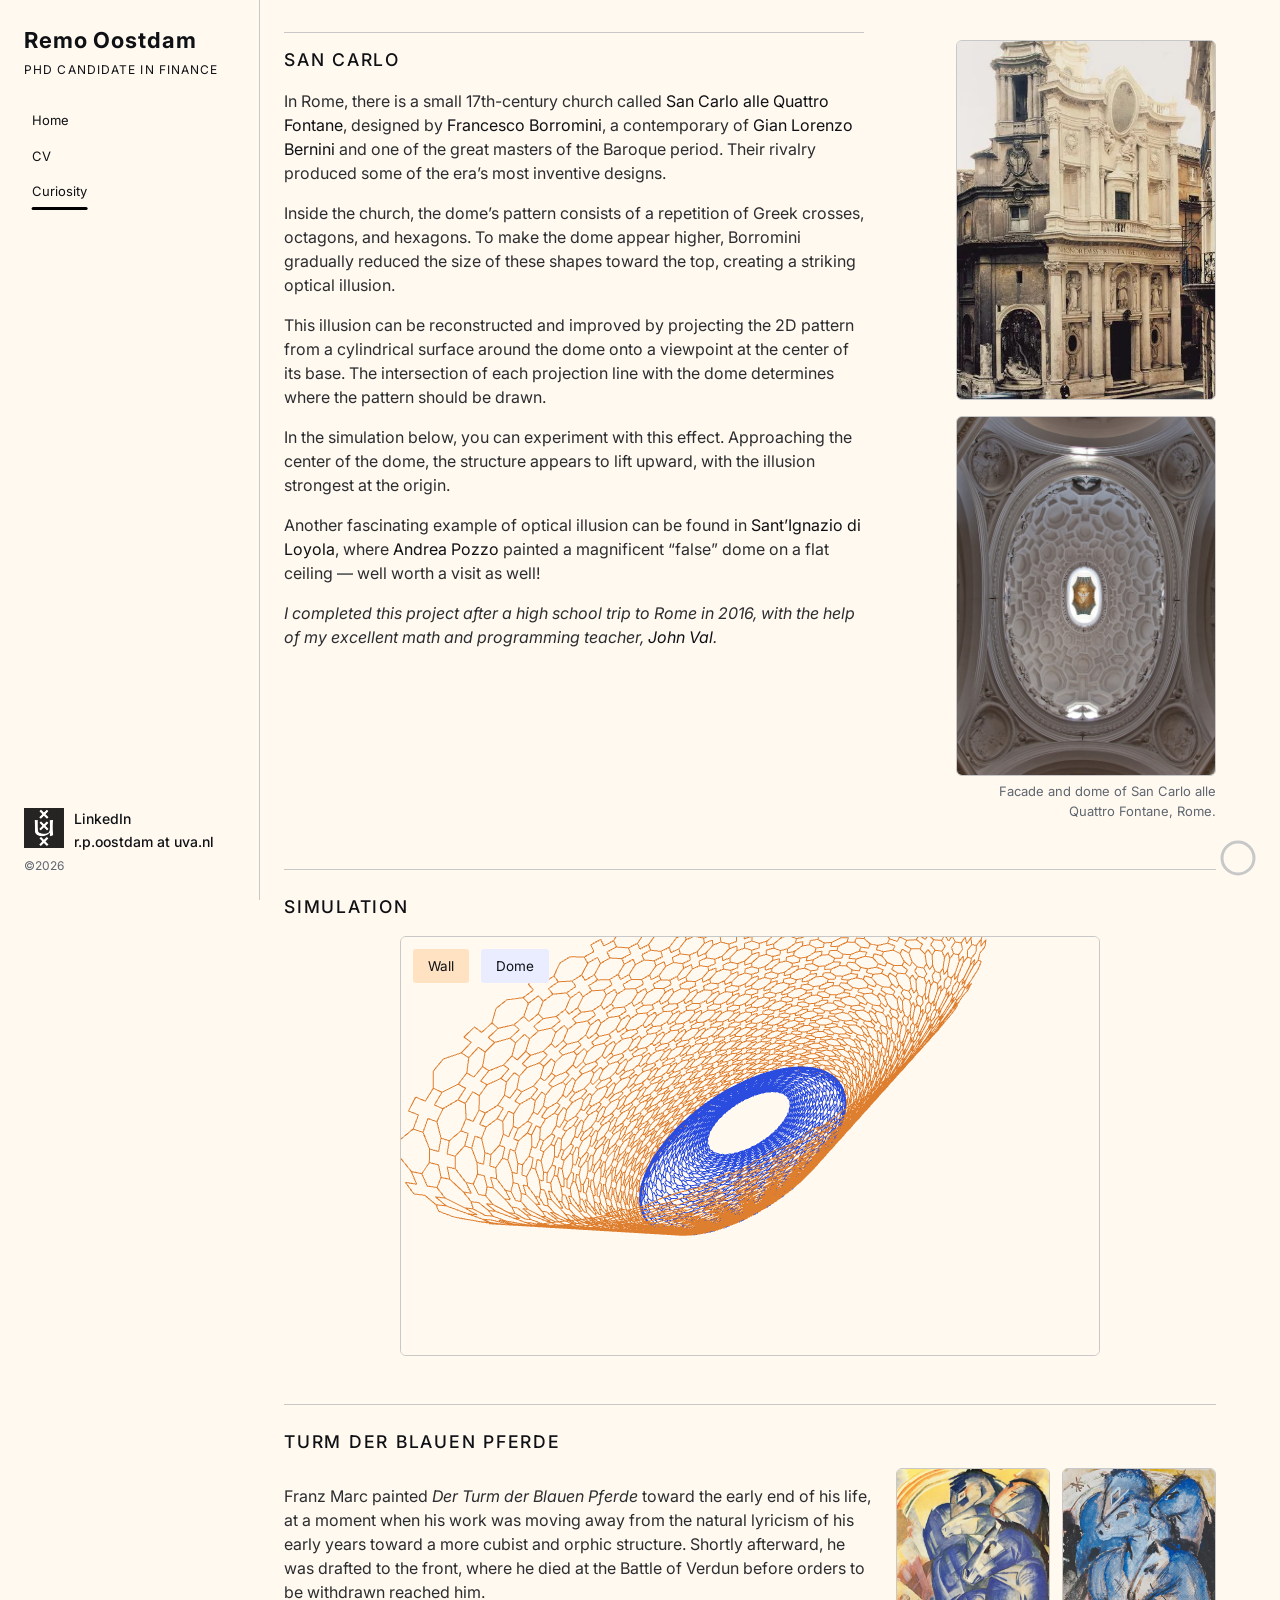
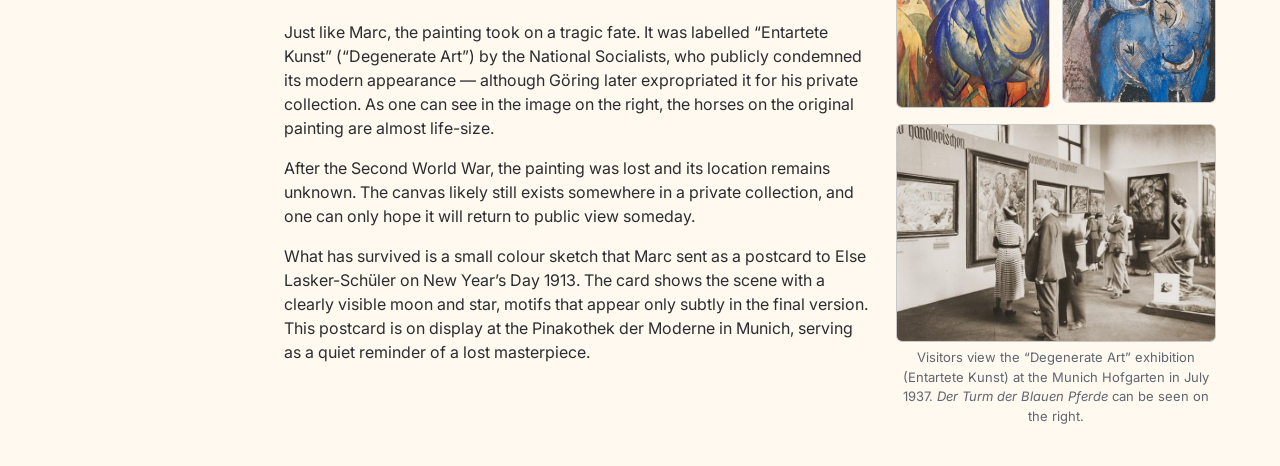
==== curiosity.html @ fc79bc78 "Initial website commit" ====
<!--<!doctype html>-->
<!--<html lang="en">-->
<!--<head>-->
<!--  <meta charset="utf-8"/>-->
<!--  <meta name="viewport" content="width=device-width, initial-scale=1"/>-->
<!--  <title>Remo Oostdam — Curiosity</title>-->
<!--  <meta name="description" content="Remo Oostdam – Other Projects"/>-->

<!--  &lt;!&ndash; Favicon (same as index) &ndash;&gt;-->
<!--  <link rel="icon" href="/assets/familienwappen.png?v=2" type="image/png" sizes="32x32">-->
<!--  <link rel="shortcut icon" href="/assets/familienwappen.png?v=2" type="image/png">-->

<!--  &lt;!&ndash; Inter (same as index) &ndash;&gt;-->
<!--  <link rel="preconnect" href="https://fonts.googleapis.com">-->
<!--  <link rel="preconnect" href="https://fonts.gstatic.com" crossorigin>-->
<!--  <link href="https://fonts.googleapis.com/css2?family=Inter:wght@200;300;400;500;600&display=swap" rel="stylesheet">-->

<!--  &lt;!&ndash; JS for simulation &ndash;&gt;-->
<!--  <script src="assets/js/three.min.js"></script>-->
<!--  <script src="assets/js/CircleAxisControls2.js"></script>-->
<!--  <script src="assets/js/odeSolvers.js"></script>-->
<!--  <script src="assets/js/JSON.js"></script>-->

<!--  <style>-->
<!--    :root {-->
<!--      &#45;&#45;bg: #FFF9F0;-->
<!--      &#45;&#45;text: #0f1115;-->
<!--      &#45;&#45;muted: #5f6670;-->
<!--      &#45;&#45;line: #c8c8c8;-->
<!--      &#45;&#45;accent: #000000;-->
<!--      &#45;&#45;max: 980px;-->
<!--      &#45;&#45;sidebar-width: 260px;-->
<!--      &#45;&#45;art-w: 200px;-->
<!--    }-->

<!--    html {-->
<!--      box-sizing: border-box;-->
<!--    }-->
<!--    *, *:before, *:after {-->
<!--      box-sizing: inherit;-->
<!--    }-->

<!--    body {-->
<!--      margin: 0;-->
<!--      background: var(&#45;&#45;bg);-->
<!--      color: #2b2d30;-->
<!--      font-family: "Inter", system-ui, -apple-system, "Segoe UI", Roboto, Helvetica, Arial, sans-serif;-->
<!--      font-weight: 400;-->
<!--      font-size: 16px;-->
<!--      line-height: 1.5;-->
<!--      -webkit-font-smoothing: antialiased;-->
<!--      text-rendering: optimizeLegibility;-->
<!--    }-->

<!--    /* All links: black and clickable */-->
<!--    a {-->
<!--      color: var(&#45;&#45;text);-->
<!--      text-decoration: none;-->
<!--      transition: color .2s ease, opacity .2s ease, text-decoration .2s ease, background .15s ease;-->
<!--    }-->
<!--    a:hover {-->
<!--      text-decoration: underline;-->
<!--    }-->

<!--    /* &#45;&#45;&#45;&#45;&#45;&#45;&#45;&#45;&#45;&#45; LAYOUT (same base as index) &#45;&#45;&#45;&#45;&#45;&#45;&#45;&#45;&#45;&#45; */-->
<!--    .layout {-->
<!--      display: flex;-->
<!--      min-height: 100vh;-->
<!--    }-->

<!--    .sidebar {-->
<!--      position: fixed;-->
<!--      top: 0;-->
<!--      left: 0;-->
<!--      width: var(&#45;&#45;sidebar-width);-->
<!--      height: 100vh;-->
<!--      padding: 24px 24px;-->
<!--      border-right: 1px solid var(&#45;&#45;line);-->
<!--      background: var(&#45;&#45;bg);-->
<!--      display: flex;-->
<!--      flex-direction: column;-->
<!--      justify-content: space-between;-->
<!--    }-->

<!--    .sidebar-top {-->
<!--      display: flex;-->
<!--      flex-direction: column;-->
<!--      gap: 16px;-->
<!--    }-->

<!--    .sidebar-name {-->
<!--      font-weight: 700;-->
<!--      font-size: 22px;-->
<!--      letter-spacing: 0.04em;-->
<!--      color: var(&#45;&#45;text);-->
<!--      margin-bottom: 4px;-->
<!--    }-->

<!--    .sidebar-role {-->
<!--      font-size: 12px;-->
<!--      letter-spacing: .092em;-->
<!--      text-transform: uppercase;-->
<!--      color: var(&#45;&#45;text);-->
<!--    }-->

<!--    .sidebar-nav {-->
<!--      display: flex;-->
<!--      flex-direction: column;-->
<!--      gap: 4px;-->
<!--      margin-top: 10px;-->
<!--    }-->

<!--    /* Base sidebar link + underline logic (same as index) */-->
<!--    .sidebar-link {-->
<!--      display: inline-block;-->
<!--      padding: 6px 8px;-->
<!--      font-size: 13px;-->
<!--      color: var(&#45;&#45;text);-->
<!--      width: max-content;-->
<!--      position: relative;-->
<!--      background: none;-->
<!--      text-decoration: none;-->
<!--    }-->

<!--    .sidebar-link:not(.active):hover {-->
<!--      text-decoration: underline;-->
<!--      text-decoration-thickness: 2px;-->
<!--      text-underline-offset: 3px;-->
<!--    }-->

<!--    .sidebar-link.active {-->
<!--      pointer-events: none;-->
<!--      cursor: default;-->
<!--    }-->

<!--    .sidebar-link.active::after {-->
<!--      content: "";-->
<!--      position: absolute;-->
<!--      left: 50%;-->
<!--      bottom: -2px;-->
<!--      transform: translateX(-50%);-->
<!--      width: 80%;-->
<!--      height: 3px;-->
<!--      background: black;-->
<!--      border-radius: 2px;-->
<!--    }-->

<!--    .sidebar-link.active:hover {-->
<!--      background: none;-->
<!--    }-->

<!--    .sidebar-bottom {-->
<!--      margin-top: 24px;-->
<!--    }-->

<!--    .uva-contact-row {-->
<!--      display: flex;-->
<!--      align-items: flex-start;-->
<!--      gap: 10px;-->
<!--    }-->

<!--    /* Always stack LinkedIn + email, same as index */-->
<!--    .sidebar-contact {-->
<!--      font-size: 14px;-->
<!--      display: flex;-->
<!--      flex-direction: column;-->
<!--      gap: 2px;-->
<!--      font-weight: 500;-->
<!--    }-->

<!--    .uva-logo img {-->
<!--      height: 40px;-->
<!--      width: auto;-->
<!--      display: block;-->
<!--      opacity: .85;-->
<!--      transition: opacity .2s ease;-->
<!--    }-->

<!--    .uva-logo img:hover {-->
<!--      opacity: 1;-->
<!--    }-->

<!--    .sidebar-copy {-->
<!--      font-size: 12px;-->
<!--      color: var(&#45;&#45;muted);-->
<!--      margin-top: 4px;-->
<!--    }-->

<!--    .content-wrap {-->
<!--      margin-left: var(&#45;&#45;sidebar-width);-->
<!--      max-width: var(&#45;&#45;max);-->
<!--      width: 100%;-->
<!--      padding: 32px 24px 40px;-->
<!--    }-->

<!--    /* &#45;&#45;&#45;&#45;&#45;&#45;&#45;&#45;&#45;&#45; Content styling &#45;&#45;&#45;&#45;&#45;&#45;&#45;&#45;&#45;&#45; */-->
<!--    .content {-->
<!--      display: grid;-->
<!--      grid-template-columns: 1fr 320px; /* text + right images */-->
<!--      gap: 32px;-->
<!--      align-items: flex-start;-->
<!--      margin-top: -22px;-->
<!--    }-->

<!--    section {-->
<!--      margin-top: 22px;-->
<!--      padding-top: 14px;-->
<!--      border-top: 1px solid var(&#45;&#45;line);-->
<!--    }-->

<!--    h2 {-->
<!--      font-weight: 500;-->
<!--      font-size: 17.5px;-->
<!--      letter-spacing: .10em;-->
<!--      text-transform: uppercase;-->
<!--      margin: 0 0 6px;-->
<!--      color: var(&#45;&#45;text);-->
<!--    }-->

<!--    .lead {-->
<!--      font-size: 15px;-->
<!--      font-weight: 300;-->
<!--      margin: 0 0 8px;-->
<!--      max-width: 68ch;-->
<!--    }-->

<!--    /* &#45;&#45;&#45;&#45;&#45;&#45;&#45;&#45;&#45;&#45; RIGHT COLUMN: two images &#45;&#45;&#45;&#45;&#45;&#45;&#45;&#45;&#45;&#45; */-->
<!--    .other-art {-->
<!--      margin-top: 48px;-->
<!--      justify-self: end;-->
<!--      place-self: start end;-->
<!--      width: max-content;-->
<!--    }-->

<!--    .media-pair {-->
<!--      display: grid;-->
<!--      grid-template-columns: 1fr; /* stack vertically */-->
<!--      gap: 16px; /* a bit more space between facade & dome */-->
<!--    }-->

<!--    .facade-shift {-->
<!--      object-position: center 95%;-->
<!--    }-->

<!--    .top-shift {-->
<!--      margin-top: -18px; /* adjust this value until visually perfect */-->
<!--    }-->

<!--    .media-pair img {-->
<!--      width: 100%;-->
<!--      max-width: 260px; /* makes the images narrower */-->
<!--      height: 360px; /* taller */-->
<!--      object-fit: cover; /* clean cropping */-->
<!--      border: 1px solid var(&#45;&#45;line);-->
<!--      border-radius: 6px;-->
<!--      margin-left: auto; /* centers in right column */-->
<!--      margin-right: auto;-->
<!--      display: block;-->
<!--      cursor: pointer;-->
<!--      transition: transform .25s ease, box-shadow .25s ease;-->
<!--    }-->

<!--    .media-pair img:hover {-->
<!--      transform: scale(1.02);-->
<!--      box-shadow: 0 4px 12px rgba(0, 0, 0, .08);-->
<!--    }-->

<!--    .caption-small {-->
<!--      color: var(&#45;&#45;muted);-->
<!--      font-size: 13px;-->
<!--      margin-top: 6px;-->
<!--      max-width: 260px;-->
<!--      text-align: right;-->
<!--    }-->

<!--    /* &#45;&#45;&#45;&#45;&#45;&#45;&#45;&#45;&#45;&#45; SIMULATION SECTION (bottom, centered) &#45;&#45;&#45;&#45;&#45;&#45;&#45;&#45;&#45;&#45; */-->
<!--    .viz-section {-->
<!--      margin-top: 48px;-->
<!--      padding-top: 24px;-->
<!--      border-top: 1px solid var(&#45;&#45;line);-->
<!--    }-->

<!--    .viz-section h2 {-->
<!--      text-align: left;-->
<!--    }-->

<!--    .viz-wrapper {-->
<!--      margin-top: 16px;-->
<!--      max-width: 700px;-->
<!--      margin-left: auto;-->
<!--      margin-right: auto;-->
<!--    }-->

<!--    .viz {-->
<!--      position: relative;-->
<!--      border: 1px solid var(&#45;&#45;line);-->
<!--      border-radius: 6px;-->
<!--      background: var(&#45;&#45;bg);-->
<!--      height: 420px;-->
<!--      min-height: 320px;-->
<!--      overflow: hidden;-->
<!--    }-->

<!--    #vizMount {-->
<!--      position: absolute;-->
<!--      inset: 0;-->
<!--    }-->

<!--    .ui-toolbar {-->
<!--      position: absolute;-->
<!--      top: 12px;-->
<!--      left: 12px;-->
<!--      z-index: 5;-->
<!--      display: flex;-->
<!--      gap: 12px;-->
<!--      align-items: center;-->
<!--      background: transparent;-->
<!--      border: none;-->
<!--      padding: 0;-->
<!--    }-->

<!--    .btn {-->
<!--      appearance: none;-->
<!--      height: 34px;-->
<!--      padding: 0 14px;-->
<!--      border: 1px solid transparent;-->
<!--      border-radius: 3px;-->
<!--      background: transparent;-->
<!--      color: var(&#45;&#45;text);-->
<!--      font: 400 13.5px/1 "Inter", system-ui, -apple-system, "Segoe UI", Roboto, Helvetica, Arial;-->
<!--      cursor: pointer;-->
<!--      transition: background .15s ease, color .15s ease, border-color .15s ease;-->
<!--    }-->

<!--    .btn:hover {-->
<!--      background: rgba(0, 0, 0, 0.04);-->
<!--    }-->

<!--    .btn:focus-visible {-->
<!--      outline: none;-->
<!--      border: 1px solid rgba(0, 0, 0, 0.25);-->
<!--    }-->

<!--    .btn.wall.active {-->
<!--      background: #ffe2c2;-->
<!--    }-->

<!--    .btn.dome.active {-->
<!--      background: #e9edff;-->
<!--    }-->

<!--    .btn.wall.active:hover {-->
<!--      background: #ffd8a8;-->
<!--    }-->

<!--    .btn.dome.active:hover {-->
<!--      background: #e1e7ff;-->
<!--    }-->

<!--    /* Cursor for viz */-->
<!--    .viz, #vizMount, .viz canvas {-->
<!--      cursor: grab;-->
<!--    }-->

<!--    .viz:active, #vizMount:active, .viz canvas:active {-->
<!--      cursor: grabbing;-->
<!--    }-->

<!-- /* &#45;&#45;&#45;&#45;&#45;&#45;&#45;&#45;&#45;&#45; TURM DER BLAUEN PFERDE SECTION &#45;&#45;&#45;&#45;&#45;&#45;&#45;&#45;&#45;&#45; */-->
<!--.turm-section {-->
<!--  margin-top: 48px;-->
<!--  padding-top: 24px;-->
<!--  border-top: 1px solid var(&#45;&#45;line);-->
<!--}-->

<!--.turm-layout {-->
<!--  display: grid;-->
<!--  grid-template-columns: minmax(0, 1fr) 320px; /* text left, images right */-->
<!--  gap: 24px;-->
<!--  align-items: flex-start;-->
<!--  margin-top: 12px;-->
<!--}-->

<!--.turm-text p {-->
<!--  max-width: 68ch;-->
<!--}-->

<!--.turm-images-column {-->
<!--  display: flex;-->
<!--  flex-direction: column;-->
<!--  gap: 16px;-->
<!--}-->

<!--/* top: two horse images next to each other, same size */-->
<!--.turm-images-right {-->
<!--  display: grid;-->
<!--  grid-template-columns: 1fr 1fr;-->
<!--  gap: 12px;-->
<!--}-->

<!--.turm-images-right img,-->
<!--.turm-bottom-img {-->
<!--  width: 100%;-->
<!--  border: 1px solid var(&#45;&#45;line);-->
<!--  border-radius: 6px;-->
<!--  cursor: pointer;-->
<!--  display: block;-->
<!--  margin: 0;-->
<!--  transition: transform .25s ease, box-shadow .25s ease;-->
<!--}-->

<!--.turm-images-right img:hover,-->
<!--.turm-bottom-img:hover {-->
<!--  transform: scale(1.02);-->
<!--  box-shadow: 0 4px 12px rgba(0, 0, 0, .08);-->
<!--}-->

<!--/* bottom image: same column width as horses combined */-->
<!--.turm-bottom {-->
<!--  margin: 0;-->
<!--  text-align: center;-->
<!--}-->

<!--.turm-bottom figcaption {-->
<!--  color: var(&#45;&#45;muted);-->
<!--  font-size: 13px;-->
<!--  margin-top: 6px;-->
<!--}-->

<!--/* responsive: stack on narrow screens */-->
<!--@media (max-width: 900px) {-->
<!--  .turm-layout {-->
<!--    grid-template-columns: 1fr;-->
<!--  }-->

<!--  .turm-images-right {-->
<!--    grid-template-columns: 1fr;-->
<!--  }-->
<!--}-->


<!--    /* &#45;&#45;&#45;&#45;&#45;&#45;&#45;&#45;&#45;&#45; Lightbox for images &#45;&#45;&#45;&#45;&#45;&#45;&#45;&#45;&#45;&#45; */-->
<!--    .lightbox {-->
<!--      display: none;-->
<!--      position: fixed;-->
<!--      z-index: 1000;-->
<!--      left: 0;-->
<!--      top: 0;-->
<!--      width: 100%;-->
<!--      height: 100%;-->
<!--      background: rgba(0, 0, 0, 0.85);-->
<!--      backdrop-filter: blur(4px);-->
<!--      overflow: auto;-->
<!--    }-->

<!--    .lightbox-content {-->
<!--      display: block;-->
<!--      margin: auto;-->
<!--      max-width: 90vw;-->
<!--      max-height: 90vh;-->
<!--      box-shadow: 0 0 30px rgba(0, 0, 0, 0.6);-->
<!--      border: 4px solid #fff;-->
<!--      transition: transform .3s ease;-->
<!--    }-->

<!--    .lightbox-content.rotated {-->
<!--      transform: rotate(90deg) scale(1.3);-->
<!--      max-height: 95vh;-->
<!--      max-width: 95vw;-->
<!--    }-->

<!--    .lightbox-caption {-->
<!--      margin: 16px auto;-->
<!--      text-align: center;-->
<!--      color: #f0f0f0;-->
<!--      font-size: 14px;-->
<!--      max-width: 80%;-->
<!--    }-->

<!--    .lightbox-close {-->
<!--      position: absolute;-->
<!--      top: 20px;-->
<!--      right: 35px;-->
<!--      color: #f0f0f0;-->
<!--      font-size: 32px;-->
<!--      font-weight: 300;-->
<!--      cursor: pointer;-->
<!--      transition: .2s;-->
<!--    }-->

<!--    .lightbox-close:hover {-->
<!--      color: #fff;-->
<!--    }-->

<!--    /* &#45;&#45;&#45;&#45;&#45;&#45;&#45;&#45;&#45;&#45; Scroll progress circle &#45;&#45;&#45;&#45;&#45;&#45;&#45;&#45;&#45;&#45; */-->
<!--    .scroll-progress {-->
<!--      position: fixed;-->
<!--      right: 24px;-->
<!--      bottom: 24px;-->
<!--      width: 36px;-->
<!--      height: 36px;-->
<!--      z-index: 200;-->
<!--      pointer-events: none;-->
<!--    }-->

<!--    .scroll-progress svg {-->
<!--      width: 100%;-->
<!--      height: 100%;-->
<!--      transform: rotate(-90deg);-->
<!--    }-->

<!--    .scroll-progress__bg {-->
<!--      fill: none;-->
<!--      stroke: var(&#45;&#45;line);-->
<!--      stroke-width: 3;-->
<!--    }-->

<!--    .scroll-progress__value {-->
<!--      fill: none;-->
<!--      stroke: #b55e33;-->
<!--      stroke-width: 3;-->
<!--      stroke-linecap: round;-->
<!--      stroke-dasharray: 100;-->
<!--      stroke-dashoffset: 100;-->
<!--      transition: stroke-dashoffset 0.15s ease-out;-->
<!--    }-->

<!--    /* &#45;&#45;&#45;&#45;&#45;&#45;&#45;&#45;&#45;&#45; RESPONSIVE (iPad + iPhone) &#45;&#45;&#45;&#45;&#45;&#45;&#45;&#45;&#45;&#45; */-->
<!--    @media (max-width: 1000px) {-->
<!--      .content {-->
<!--        grid-template-columns: 1fr;-->
<!--      }-->
<!--    }-->

<!--    @media (max-width: 900px) {-->
<!--      .layout {-->
<!--        flex-direction: column;-->
<!--      }-->

<!--      .sidebar {-->
<!--        position: static;-->
<!--        width: 100%;-->
<!--        height: auto;-->
<!--        border-right: none;-->
<!--        border-bottom: 1px solid var(&#45;&#45;line);-->
<!--        padding: 16px 16px 12px;-->
<!--        flex-direction: column;-->
<!--        gap: 8px;-->
<!--      }-->

<!--      .sidebar-top {-->
<!--        flex-direction: column;-->
<!--        gap: 6px;-->
<!--      }-->

<!--      .sidebar-nav {-->
<!--        flex-direction: row;-->
<!--        gap: 18px;-->
<!--        margin-top: 6px;-->
<!--      }-->

<!--      .sidebar-link {-->
<!--        padding: 4px 0;-->
<!--        font-size: 14px;-->
<!--      }-->

<!--      .sidebar-bottom {-->
<!--        margin-top: 6px;-->
<!--        width: 100%;-->
<!--      }-->

<!--      .uva-contact-row {-->
<!--        align-items: center;-->
<!--        gap: 8px;-->
<!--      }-->

<!--      .uva-logo img {-->
<!--        height: 30px;-->
<!--      }-->

<!--      .sidebar-contact {-->
<!--        flex-direction: column;-->
<!--        gap: 2px;-->
<!--        font-size: 13px;-->
<!--      }-->

<!--      .sidebar-copy {-->
<!--        margin-top: 2px;-->
<!--        font-size: 11.5px;-->
<!--      }-->

<!--      .content-wrap {-->
<!--        margin-left: 0;-->
<!--        padding: 20px 16px 56px;-->
<!--      }-->

<!--      /* Curiosity-specific tweaks on mobile */-->
<!--      .other-art {-->
<!--        margin-top: 24px;-->
<!--        justify-self: start;-->
<!--      }-->

<!--      .caption-small {-->
<!--        text-align: left;-->
<!--      }-->

<!--      .facade-shift {-->
<!--        object-position: center 20%;-->
<!--      }-->

<!--      .viz-wrapper {-->
<!--        max-width: 100%;-->
<!--      }-->

<!--      .turm-layout {-->
<!--        grid-template-columns: 1fr;-->
<!--      }-->
<!--    }-->

<!--    @media (max-width: 600px) {-->
<!--      .lead, p {-->
<!--        max-width: 55ch;-->
<!--      }-->

<!--      .sidebar-name {-->
<!--        font-size: 20px;-->
<!--      }-->

<!--      .sidebar-role {-->
<!--        font-size: 11px;-->
<!--      }-->

<!--      .sidebar-contact {-->
<!--        font-size: 12.5px;-->
<!--      }-->
<!--    }-->
<!--  </style>-->

<!--  &lt;!&ndash; === DOME SIMULATION LOGIC (unchanged, just mounted into #vizMount) === &ndash;&gt;-->
<!--  <script>-->
<!--    var domeModel = {-->
<!--      name: "domeprojection",-->
<!--      showDome: true,-->
<!--      showWall: true,-->
<!--      scene: null,-->
<!--      renderer: null,-->
<!--      camera: null,-->
<!--      line: null,-->
<!--      linesWall: [],-->
<!--      linesProjection: [],-->
<!--      removeLinesProjection: function () {-->
<!--        for (var i = 0; i < this.linesProjection.length; i++) {-->
<!--          this.scene.remove(this.linesProjection[i]);-->
<!--        }-->
<!--        this.linesProjection = [];-->
<!--      },-->
<!--      l: [0],-->
<!--      a: 1,-->
<!--      b: 2,-->
<!--      c: 1,-->
<!--      lstartt: 0,-->
<!--      lendt: 2 * Math.PI,-->
<!--      lstepsize: Math.PI / 20000,-->
<!--      dldt: function (x, t) {-->
<!--        return [Math.sqrt(domeModel.b * domeModel.b * Math.cos(t) * Math.cos(t) + domeModel.a * domeModel.a * Math.sin(t) * Math.sin(t))];-->
<!--      },-->
<!--      numberOfUnits: 120,-->
<!--      numberOfSubUnits: 0,-->
<!--      units: [],-->
<!--      unitsx: [],-->
<!--      unitsy: [],-->
<!--      unitsz: [],-->
<!--      computeAxis: domeComputeAxis,-->
<!--      createWall: domeCreateWall,-->
<!--      createProjection: domeCreateProjection,-->
<!--      computeIntersection: domeComputeIntersection,-->
<!--      verticespattern0: [[3, 1], [2, 1], [2, 0], [1, 0], [1, 1], [0, 1], [0, 2], [1, 2], [1, 3], [2, 3], [2, 2], [3, 2], [4, 3], [5, 3], [6, 2], [6, 1], [5, 0], [4, 0], [3, 1], [3, 2]],-->
<!--      verticespattern1: [[3, 1], [4, 1], [4, 0], [5, 0], [5, 1], [6, 1], [6, 2], [5, 2], [5, 3], [4, 3], [4, 2], [3, 2], [2, 3], [1, 3], [0, 2], [0, 1], [1, 0], [2, 0], [3, 1], [3, 2]],-->
<!--      patternshiftl: 6,-->
<!--      patternshiftz: 3,-->
<!--      maxlevels: 24,-->
<!--      unitlengtz: 0-->
<!--    };-->

<!--    function computeCircumference(model) {-->
<!--      var x = [0], h = model.lstepsize, vl = model.dldt;-->
<!--      for (var t = model.lstartt; t < model.lendt; t += h) {-->
<!--        x = rk4(x, vl, h, t);-->
<!--      }-->
<!--      model.l = x;-->
<!--      return x;-->
<!--    }-->

<!--    function unitSplit(model) {-->
<!--      if (model.l[0] == 0) computeCircumference(model);-->
<!--      var units = model.units = [];-->
<!--      if (model.l[0] == 0) return;-->
<!--      var totalunits = model.numberOfUnits * (1 + model.numberOfSubUnits);-->
<!--      var ul = model.l[0] / totalunits,-->
<!--          x = [0],-->
<!--          h = model.lstepsize,-->
<!--          t = model.lstartt,-->
<!--          vl = model.dldt,-->
<!--          xn;-->
<!--      units[0] = t;-->
<!--      for (var i = 1; i <= totalunits; i++) {-->
<!--        while ((xn = rk4(x, vl, h, t))[0] < i * ul) {-->
<!--          x = xn;-->
<!--          t += h;-->
<!--        }-->
<!--        var ti = t - (((xn[0] - x[0]) > 0) ? (xn[0] - i * ul) * h / (xn[0] - x[0]) : 0);-->
<!--        units[i] = ti;-->
<!--      }-->
<!--      model.unitlengtz = units[model.numberOfSubUnits + 1] - units[0];-->
<!--    }-->

<!--    function domeCreateWall() {-->
<!--      var mainunits = domeModel.numberOfUnits, subunits = domeModel.numberOfSubUnits;-->
<!--      var pattern0 = domeModel.verticespattern0, pattern1 = domeModel.verticespattern1;-->
<!--      var patterncount = mainunits / domeModel.patternshiftl;-->
<!--      var patternunitcount = domeModel.patternshiftl * (1 + subunits);-->
<!--      var levelcount = domeModel.patternshiftz;-->
<!--      var unitsx = domeModel.unitsx, unitsy = domeModel.unitsy, unitz = domeModel.unitlengtz;-->
<!--      var material = new THREE.LineBasicMaterial({color: 0xde7f2f});-->
<!--      for (var j = 0; j < domeModel.maxlevels; j++) {-->
<!--        var pattern = (j % 2) ? pattern0 : pattern1;-->
<!--        for (var i = 0; i < patterncount; i++) {-->
<!--          var geometry = new THREE.Geometry();-->
<!--          for (var k = 0; k < pattern.length; k++) {-->
<!--            geometry.vertices.push(new THREE.Vector3(-->
<!--              unitsx[i * patternunitcount + pattern[k][0] * (1 + subunits)],-->
<!--              unitsy[i * patternunitcount + pattern[k][0] * (1 + subunits)],-->
<!--              (j * levelcount + pattern[k][1] * (1 + subunits)) * unitz-->
<!--            ));-->
<!--          }-->
<!--          var line = new THREE.Line(geometry, material);-->
<!--          domeModel.linesWall[j * patterncount + i] = line;-->
<!--          domeModel.scene.add(line);-->
<!--        }-->
<!--      }-->
<!--    }-->

<!--    function domeComputeAxis(model) {-->
<!--      for (var i = 0; i < model.units.length; i++) {-->
<!--        model.unitsx[i] = model.a * Math.cos(model.units[i]);-->
<!--        model.unitsy[i] = model.b * Math.sin(model.units[i]);-->
<!--        model.unitsz[i] = 0;-->
<!--      }-->
<!--    }-->

<!--    function domeCreateProjection(model) {-->
<!--      if (model.linesProjection.length > 0) model.removeLinesProjection();-->
<!--      var material = new THREE.LineBasicMaterial({color: 0x2a4de0});-->
<!--      for (var i = 0; i < model.linesWall.length; i++) {-->
<!--        var line = new THREE.Line(model.linesWall[i].geometry.clone(), material);-->
<!--        var vertices = line.geometry.vertices;-->
<!--        for (var k = 0; k < vertices.length; k++) model.computeIntersection(vertices[k]);-->
<!--        model.linesProjection[i] = line;-->
<!--        model.scene.add(line);-->
<!--      }-->
<!--    }-->

<!--    function domeComputeIntersection(p) {-->
<!--      var s = Math.sqrt(1 / (p.x * p.x / this.a / this.a + p.y * p.y / this.b / this.b + p.z * p.z / this.c / this.c));-->
<!--      p.x *= s;-->
<!--      p.y *= s;-->
<!--      p.z *= s;-->
<!--    }-->

<!--    function toggleWall(model) {-->
<!--      model.showWall = !model.showWall;-->
<!--      var btn = document.getElementById("toggleWallButton");-->
<!--      if (btn) btn.classList.toggle("active", model.showWall);-->
<!--      for (var i = 0; i < model.linesWall.length; i++) model.linesWall[i].visible = model.showWall;-->
<!--      model.renderer.render(model.scene, model.camera);-->
<!--    }-->

<!--    function toggleDome(model) {-->
<!--      model.showDome = !model.showDome;-->
<!--      var btn = document.getElementById("toggleDomeButton");-->
<!--      if (btn) btn.classList.toggle("active", model.showDome);-->
<!--      for (var i = 0; i < model.linesProjection.length; i++) model.linesProjection[i].visible = model.showDome;-->
<!--      model.renderer.render(model.scene, model.camera);-->
<!--    }-->

<!--    function init(model) {-->
<!--      unitSplit(model);-->
<!--      model.computeAxis(model);-->
<!--      model.scene = new THREE.Scene();-->
<!--      const mount = document.getElementById('vizMount');-->
<!--      const rect = () => mount.getBoundingClientRect();-->
<!--      model.renderer = new THREE.WebGLRenderer({antialias: true});-->
<!--      model.renderer.setSize(rect().width, rect().height);-->
<!--      model.renderer.setClearColor(new THREE.Color(0xFFF9F0), 1);-->
<!--      mount.appendChild(model.renderer.domElement);-->

<!--      model.camera = new THREE.PerspectiveCamera(80, rect().width / rect().height, 0.1, 1000);-->
<!--      const R = 0.5 * Math.max(model.a, model.b);-->
<!--      model.camera.position.set(-1.2 * R, 0.9 * R, 4 * R);-->
<!--      model.camera.up = new THREE.Vector3(0, 0, 1);-->
<!--      model.camera.lookAt(new THREE.Vector3(0, 0, 0));-->
<!--      model.scene.add(model.camera);-->

<!--      let light = new THREE.PointLight(0xffffff);-->
<!--      light.position.set(-20, 0, -40);-->
<!--      model.scene.add(light);-->
<!--      light = new THREE.PointLight(0x080808);-->
<!--      light.position.set(10, -20, 0);-->
<!--      model.scene.add(light);-->

<!--      model.createWall();-->
<!--      model.createProjection(model);-->

<!--      controls = new THREE.CircleAxisControls(model.camera, model.renderer.domElement, "z");-->
<!--      controls.update();-->

<!--      window.addEventListener('resize', function () {-->
<!--        const r = rect();-->
<!--        model.renderer.setSize(r.width, r.height);-->
<!--        model.camera.aspect = r.width / r.height;-->
<!--        model.camera.updateProjectionMatrix();-->
<!--      });-->

<!--      animate();-->
<!--    }-->

<!--    function animate() {-->
<!--      requestAnimationFrame(animate);-->
<!--      domeModel.renderer.render(domeModel.scene, domeModel.camera);-->
<!--    }-->
<!--  </script>-->
<!--</head>-->
<!--<body>-->
<!--  <div class="layout">-->
<!--    &lt;!&ndash; Sidebar (same as index, but Curiosity active) &ndash;&gt;-->
<!--    <aside class="sidebar">-->
<!--      <div class="sidebar-top">-->
<!--        <div>-->
<!--          <div class="sidebar-name">Remo Oostdam</div>-->
<!--          <div class="sidebar-role">PhD Candidate in Finance</div>-->
<!--        </div>-->
<!--        <nav class="sidebar-nav" aria-label="Main menu">-->
<!--          <a class="sidebar-link" href="index.html">Home</a>-->
<!--          <a class="sidebar-link" href="cv.html">CV</a>-->
<!--          <a class="sidebar-link active" href="curiosity.html">Curiosity</a>-->
<!--        </nav>-->
<!--      </div>-->
<!--      <div class="sidebar-bottom">-->
<!--        <div class="uva-contact-row">-->
<!--          <a href="https://www.uva.nl/en" target="_blank" class="uva-logo" rel="noopener">-->
<!--            <img src="assets/uva.svg" alt="University of Amsterdam Logo">-->
<!--          </a>-->
<!--          <div class="sidebar-contact">-->
<!--            <a href="https://www.linkedin.com/in/remo-oostdam/" target="_blank" rel="noopener">LinkedIn</a>-->
<!--            <a href="mailto:r.p.oostdam@uva.nl">r.p.oostdam@uva.nl</a>-->
<!--          </div>-->
<!--        </div>-->
<!--        <span class="sidebar-copy">©<span id="year"></span></span>-->
<!--      </div>-->
<!--    </aside>-->

<!--    &lt;!&ndash; Main content &ndash;&gt;-->
<!--    <div class="content-wrap">-->
<!--      <div class="content">-->
<!--        &lt;!&ndash; LEFT: text &ndash;&gt;-->
<!--        <main>-->
<!--          <section aria-labelledby="san-carlo">-->
<!--            <h2 id="san-carlo">San Carlo</h2>-->
<!--            <p>-->
<!--              In Rome, there is a small 17th-century church called-->
<!--              <a href="https://sancarlino.org/" target="_blank" rel="noopener">San Carlo alle Quattro Fontane</a>,-->
<!--              designed by-->
<!--              <a href="https://en.wikipedia.org/wiki/Francesco_Borromini" target="_blank" rel="noopener">Francesco Borromini</a>,-->
<!--              a contemporary of-->
<!--              <a href="https://en.wikipedia.org/wiki/Gian_Lorenzo_Bernini" target="_blank" rel="noopener">Gian Lorenzo Bernini</a>-->
<!--              and one of the great masters of the Baroque period. Their rivalry produced some of the era’s most inventive designs.-->
<!--            </p>-->
<!--            <p>-->
<!--              Inside the church, the dome’s pattern consists of a repetition of Greek crosses, octagons, and hexagons.-->
<!--              To make the dome appear higher, Borromini gradually reduced the size of these shapes toward the top,-->
<!--              creating a striking optical illusion.-->
<!--            </p>-->
<!--            <p>-->
<!--              This illusion can be reconstructed and improved by projecting the 2D pattern from a cylindrical surface-->
<!--              around the dome onto a viewpoint at the center of its base. The intersection of each projection line with-->
<!--              the dome determines where the pattern should be drawn.-->
<!--            </p>-->
<!--            <p>-->
<!--              In the simulation below, you can experiment with this effect. Approaching the center of the dome, the structure-->
<!--              appears to lift upward, with the illusion strongest at the origin.-->
<!--            </p>-->
<!--            <p>-->
<!--              Another fascinating example of optical illusion can be found in-->
<!--              <a href="https://santignazio.gesuiti.it/en/" target="_blank" rel="noopener">Sant’Ignazio di Loyola</a>,-->
<!--              where-->
<!--              <a href="https://en.wikipedia.org/wiki/Andrea_Pozzo" target="_blank" rel="noopener">Andrea Pozzo</a>-->
<!--              painted a magnificent “false” dome on a flat ceiling — well worth a visit as well!-->
<!--            </p>-->
<!--            <p>-->
<!--              <em>I completed this project after a high school trip to Rome in 2016, with the help of my excellent math and-->
<!--              programming teacher, <a href="https://www.johnval.nl/" target="_blank" rel="noopener">John Val</a>.</em>-->
<!--            </p>-->
<!--          </section>-->
<!--        </main>-->

<!--        &lt;!&ndash; RIGHT: images &ndash;&gt;-->
<!--        <aside class="other-art" aria-label="Photos of San Carlo">-->
<!--          <div class="media-pair">-->
<!--            <img src="assets/Gevel.jpeg"-->
<!--                 alt="Facade of San Carlo alle Quattro Fontane"-->
<!--                 class="media-img facade-shift top-shift">-->
<!--            <img src="assets/Dome.jpg"-->
<!--                 alt="Dome of San Carlo alle Quattro Fontane"-->
<!--                 class="rotated-thumb">-->
<!--          </div>-->
<!--          <div class="caption-small">-->
<!--            Facade and dome of San Carlo alle Quattro Fontane, Rome.-->
<!--          </div>-->
<!--        </aside>-->
<!--      </div>-->

<!--      &lt;!&ndash; Bottom-centered simulation &ndash;&gt;-->
<!--      <section class="viz-section" aria-label="Interactive dome projection visualization">-->
<!--        <h2>Simulation</h2>-->
<!--        <div class="viz-wrapper">-->
<!--          <div class="viz">-->
<!--            <div class="ui-toolbar">-->
<!--              <button id="toggleWallButton" class="btn wall active" onclick="toggleWall(domeModel)">Wall</button>-->
<!--              <button id="toggleDomeButton" class="btn dome active" onclick="toggleDome(domeModel)">Dome</button>-->
<!--            </div>-->
<!--            <div id="vizMount"></div>-->
<!--          </div>-->
<!--        </div>-->
<!--      </section>-->

<!--      &lt;!&ndash; TURM DER BLAUEN PFERDE SECTION &ndash;&gt;-->
<!--      <section class="turm-section" aria-labelledby="turm-der-blauen-pferde">-->
<!--  <h2 id="turm-der-blauen-pferde">Turm der blauen Pferde</h2>-->
<!--  <div class="turm-layout">-->
<!--    &lt;!&ndash; LEFT: text &ndash;&gt;-->
<!--    <div class="turm-text">-->
<!--      <p>-->
<!--        Franz Marc painted <em>Der Turm der Blauen Pferde</em> toward the early end of his life,-->
<!--        at a moment when his work was moving away from the natural lyricism of his early years-->
<!--        toward a more cubist and orphic structure. Shortly afterward, he was drafted to the front,-->
<!--        where he died at the Battle of Verdun before orders to be withdrawn reached him.-->
<!--      </p>-->
<!--      <p>-->
<!--        Just like Marc, the painting took on a tragic fate. It was labelled “Entartete Kunst”-->
<!--        (“Degenerate Art”) by the National Socialists, who publicly condemned its modern appearance —-->
<!--        although Göring later expropriated it for his private collection. As one can see in the image-->
<!--        on the right, the horses on the original painting are almost life-size.-->
<!--      </p>-->
<!--      <p>-->
<!--        After the Second World War, the painting was lost and its location remains unknown.-->
<!--        The canvas likely still exists somewhere in a private collection, and one can only hope it will-->
<!--        return to public view someday.-->
<!--      </p>-->
<!--      <p>-->
<!--        What has survived is a small colour sketch that Marc sent as a postcard to Else Lasker-Schüler-->
<!--        on New Year’s Day 1913. The card shows the scene with a clearly visible moon and star, motifs-->
<!--        that appear only subtly in the final version. This postcard is on display at the Pinakothek der-->
<!--        Moderne in Munich, serving as a quiet reminder of a lost masterpiece.-->
<!--      </p>-->
<!--    </div>-->

<!--    &lt;!&ndash; RIGHT: two horses on top, Entartete Kunst below &ndash;&gt;-->
<!--    <div class="turm-images-column">-->
<!--      <div class="turm-images-right">-->
<!--        <img-->
<!--          src="assets/Franz_Marc_029a.jpg"-->
<!--          alt="Turm der blauen Pferde (Tower of Blue Horses) by Franz Marc"-->
<!--          class="js-lightbox"-->
<!--          data-caption="Turm der blauen Pferde (Tower of Blue Horses), Franz Marc.">-->
<!--        <img-->
<!--          src="assets/8505-FRANZ-MARC_DER-TURM-DER-BLAUEN-PFERDE_CC-BY-SA_BSTGS_13550.jpg"-->
<!--          alt="Postcard with sketch for Turm der blauen Pferde"-->
<!--          class="js-lightbox"-->
<!--          data-caption="Postcard with sketch.">-->
<!--      </div>-->

<!--      <figure class="turm-bottom">-->
<!--        <img-->
<!--          src="assets/Entartete%20Kunst.jpg"-->
<!--          alt="Visitors view the Degenerate Art exhibition, with Der Turm der Blauen Pferde visible on the right"-->
<!--          class="turm-bottom-img js-lightbox"-->
<!--          data-caption="Visitors view the &quot;Degenerate Art&quot; exhibition (Entartete Kunst) at the Munich Hofgarten in July 1937. Der Turm der Blauen Pferde can be seen on the right.">-->
<!--        <figcaption>-->
<!--          Visitors view the “Degenerate Art” exhibition (Entartete Kunst) at the Munich Hofgarten in July 1937.-->
<!--          <em>Der Turm der Blauen Pferde</em> can be seen on the right.-->
<!--        </figcaption>-->
<!--      </figure>-->
<!--    </div>-->
<!--  </div>-->
<!--</section>-->


<!--    </div>-->
<!--  </div>-->

<!--  &lt;!&ndash; Lightbox for images &ndash;&gt;-->
<!--  <div id="lightbox" class="lightbox" aria-hidden="true">-->
<!--    <span class="lightbox-close" aria-label="Close">&times;</span>-->
<!--    <img class="lightbox-content" id="lightbox-img" alt="">-->
<!--    <div class="lightbox-caption" id="lightbox-caption"></div>-->
<!--  </div>-->

<!--  <script>-->
<!--    // Dynamic year in sidebar-->
<!--    document.getElementById('year').textContent = new Date().getFullYear();-->

<!--    // Boot the simulation-->
<!--    window.addEventListener('DOMContentLoaded', () => init(domeModel));-->

<!--    // Lightbox logic for images-->
<!--    (function () {-->
<!--      const lb = document.getElementById('lightbox');-->
<!--      const lbImg = document.getElementById('lightbox-img');-->
<!--      const lbCap = document.getElementById('lightbox-caption');-->
<!--      const closeBtn = document.querySelector('.lightbox-close');-->

<!--      document.querySelectorAll('.media-pair img, .js-lightbox').forEach(img => {-->
<!--        img.addEventListener('click', () => {-->
<!--          lb.style.display = 'block';-->
<!--          lbImg.src = img.src;-->
<!--          lbImg.classList.toggle('rotated', img.classList.contains('rotated-thumb'));-->
<!--          const caption = img.getAttribute('data-caption') || img.alt || '';-->
<!--          lbCap.textContent = caption;-->
<!--        });-->
<!--      });-->

<!--      closeBtn.addEventListener('click', () => lb.style.display = 'none');-->

<!--      lb.addEventListener('click', e => {-->
<!--        if (e.target === lb) lb.style.display = 'none';-->
<!--      });-->

<!--      document.addEventListener('keydown', e => {-->
<!--        if (e.key === 'Escape') lb.style.display = 'none';-->
<!--      });-->
<!--    })();-->
<!--  </script>-->

<!--  <div class="scroll-progress" aria-hidden="true">-->
<!--    <svg viewBox="0 0 36 36">-->
<!--      <circle class="scroll-progress__bg" cx="18" cy="18" r="16"></circle>-->
<!--      <circle class="scroll-progress__value" cx="18" cy="18" r="16"></circle>-->
<!--    </svg>-->
<!--  </div>-->

<!--  <script>-->
<!--    // Reading progress circle-->
<!--    (function () {-->
<!--      const circle = document.querySelector('.scroll-progress__value');-->
<!--      if (!circle) return;-->

<!--      const radius = 16;-->
<!--      const circumference = 2 * Math.PI * radius;-->

<!--      circle.style.strokeDasharray = `${circumference}`;-->
<!--      circle.style.strokeDashoffset = `${circumference}`;-->

<!--      function setProgress() {-->
<!--        const doc = document.documentElement;-->
<!--        const scrollTop = doc.scrollTop || document.body.scrollTop;-->
<!--        const scrollHeight = doc.scrollHeight - doc.clientHeight;-->

<!--        if (scrollHeight <= 0) {-->
<!--          circle.style.strokeDashoffset = `${circumference}`;-->
<!--          return;-->
<!--        }-->

<!--        const progress = scrollTop / scrollHeight;-->
<!--        const offset = circumference * (1 - progress);-->
<!--        circle.style.strokeDashoffset = offset;-->
<!--      }-->

<!--      window.addEventListener('scroll', setProgress, { passive: true });-->
<!--      window.addEventListener('resize', setProgress);-->
<!--      setProgress();-->
<!--    })();-->
<!--  </script>-->
<!--</body>-->
<!--</html>-->

<!doctype html>
<html lang="en">
<head>
  <meta charset="utf-8"/>
  <meta name="viewport" content="width=device-width, initial-scale=1"/>
  <title>Remo Oostdam — Curiosity</title>
  <meta name="description" content="Remo Oostdam – Other Projects"/>

  <!-- Favicon (same as index) -->
  <link rel="icon" href="/assets/familienwappen.png?v=2" type="image/png" sizes="32x32">
  <link rel="shortcut icon" href="/assets/familienwappen.png?v=2" type="image/png">

  <!-- Inter (same as index) -->
  <link rel="preconnect" href="https://fonts.googleapis.com">
  <link rel="preconnect" href="https://fonts.gstatic.com" crossorigin>
  <link href="https://fonts.googleapis.com/css2?family=Inter:wght@200;300;400;500;600&display=swap" rel="stylesheet">

  <!-- JS for simulation -->
  <script src="assets/js/three.min.js"></script>
  <script src="assets/js/CircleAxisControls2.js"></script>
  <script src="assets/js/odeSolvers.js"></script>
  <script src="assets/js/JSON.js"></script>

  <style>
    :root {
      --bg: #FFF9F0;
      --text: #0f1115;
      --muted: #5f6670;
      --line: #c8c8c8;
      --accent: #000000;
      --max: 980px;
      --sidebar-width: 260px;
      --art-w: 200px;
    }

    html {
      box-sizing: border-box;
    }
    *, *:before, *:after {
      box-sizing: inherit;
    }

    body {
      margin: 0;
      background: var(--bg);
      color: #2b2d30;
      font-family: "Inter", system-ui, -apple-system, "Segoe UI", Roboto, Helvetica, Arial, sans-serif;
      font-weight: 400;
      font-size: 16px;
      line-height: 1.5;
      -webkit-font-smoothing: antialiased;
      text-rendering: optimizeLegibility;
    }

    /* All links: black and clickable */
    a {
      color: var(--text);
      text-decoration: none;
      transition: color .2s ease, opacity .2s ease, text-decoration .2s ease, background .15s ease;
    }
    a:hover {
      text-decoration: underline;
    }

    /* ---------- LAYOUT (same base as index) ---------- */
    .layout {
      display: flex;
      min-height: 100vh;
    }

    .sidebar {
      position: fixed;
      top: 0;
      left: 0;
      width: var(--sidebar-width);
      height: 100vh;
      padding: 24px 24px;
      border-right: 1px solid var(--line);
      background: var(--bg);
      display: flex;
      flex-direction: column;
      justify-content: space-between;
    }

    .sidebar-top {
      display: flex;
      flex-direction: column;
      gap: 16px;
    }

    .sidebar-header-row {
      display: flex;
      align-items: center;
      justify-content: space-between;
    }

    .sidebar-name {
      font-weight: 700;
      font-size: 22px;
      letter-spacing: 0.04em;
      color: var(--text);
      margin-bottom: 4px;
    }

    .sidebar-role {
      font-size: 12px;
      letter-spacing: .092em;
      text-transform: uppercase;
      color: var(--text);
    }

    .sidebar-nav {
      display: flex;
      flex-direction: column;
      gap: 4px;
      margin-top: 10px;
    }

    /* Base sidebar link + underline logic (same as index) */
    .sidebar-link {
      display: inline-block;
      padding: 6px 8px;
      font-size: 13px;
      color: var(--text);
      width: max-content;
      position: relative;
      background: none;
      text-decoration: none;
    }

    .sidebar-link:not(.active):hover {
      text-decoration: underline;
      text-decoration-thickness: 2px;
      text-underline-offset: 3px;
    }

    .sidebar-link.active {
      pointer-events: none;
      cursor: default;
    }

    .sidebar-link.active::after {
      content: "";
      position: absolute;
      left: 50%;
      bottom: -2px;
      transform: translateX(-50%);
      width: 80%;
      height: 3px;
      background: black;
      border-radius: 2px;
    }

    .sidebar-link.active:hover {
      background: none;
    }

    .sidebar-bottom {
      margin-top: 24px;
    }

    .uva-contact-row {
      display: flex;
      align-items: flex-start;
      gap: 10px;
    }

    /* Always stack LinkedIn + email, same as index */
    .sidebar-contact {
      font-size: 14px;
      display: flex;
      flex-direction: column;
      gap: 2px;
      font-weight: 500;
    }

    .uva-logo img {
      height: 40px;
      width: auto;
      display: block;
      opacity: .85;
      transition: opacity .2s ease;
    }

    .uva-logo img:hover {
      opacity: 1;
    }

    .sidebar-copy {
      font-size: 12px;
      color: var(--muted);
      margin-top: 4px;
    }

    .content-wrap {
      margin-left: var(--sidebar-width);
      max-width: var(--max);
      width: 100%;
      padding: 32px 24px 40px;
    }

    /* ---------- Hamburger menu ---------- */
    .menu-toggle {
      display: none; /* shown in mobile only */
      background: transparent;
      border: none;
      padding: 4px;
      cursor: pointer;
    }

    .menu-bar {
      display: block;
      width: 20px;
      height: 2px;
      background: var(--text);
      margin: 4px 0;
      transition: transform .2s ease, opacity .2s ease;
    }

    .menu-toggle.is-open .menu-bar:nth-child(1) {
      transform: translateY(6px) rotate(45deg);
    }
    .menu-toggle.is-open .menu-bar:nth-child(2) {
      opacity: 0;
    }
    .menu-toggle.is-open .menu-bar:nth-child(3) {
      transform: translateY(-6px) rotate(-45deg);
    }

    /* ---------- Content styling ---------- */
    .content {
      display: grid;
      grid-template-columns: 1fr 320px; /* text + right images */
      gap: 32px;
      align-items: flex-start;
      margin-top: -22px;
    }

    section {
      margin-top: 22px;
      padding-top: 14px;
      border-top: 1px solid var(--line);
    }

    h2 {
      font-weight: 500;
      font-size: 17.5px;
      letter-spacing: .10em;
      text-transform: uppercase;
      margin: 0 0 6px;
      color: var(--text);
    }

    .lead {
      font-size: 15px;
      font-weight: 300;
      margin: 0 0 8px;
      max-width: 68ch;
    }

    /* ---------- RIGHT COLUMN: two images ---------- */
    .other-art {
      margin-top: 48px;
      justify-self: end;
      place-self: start end;
      width: max-content;
    }

    .media-pair {
      display: grid;
      grid-template-columns: 1fr; /* stack vertically */
      gap: 16px; /* a bit more space between facade & dome */
    }

    .facade-shift {
      object-position: center 95%;
    }

    .top-shift {
      margin-top: -18px; /* adjust this value until visually perfect */
    }

    .media-pair img {
      width: 100%;
      max-width: 260px; /* makes the images narrower */
      height: 360px; /* taller */
      object-fit: cover; /* clean cropping */
      border: 1px solid var(--line);
      border-radius: 6px;
      margin-left: auto; /* centers in right column */
      margin-right: auto;
      display: block;
      cursor: pointer;
      transition: transform .25s ease, box-shadow .25s ease;
    }

    .media-pair img:hover {
      transform: scale(1.02);
      box-shadow: 0 4px 12px rgba(0, 0, 0, .08);
    }

    .caption-small {
      color: var(--muted);
      font-size: 13px;
      margin-top: 6px;
      max-width: 260px;
      text-align: right;
    }

    /* ---------- SIMULATION SECTION (bottom, centered) ---------- */
    .viz-section {
      margin-top: 48px;
      padding-top: 24px;
      border-top: 1px solid var(--line);
    }

    .viz-section h2 {
      text-align: left;
    }

    .viz-wrapper {
      margin-top: 16px;
      max-width: 700px;
      margin-left: auto;
      margin-right: auto;
    }

    .viz {
      position: relative;
      border: 1px solid var(--line);
      border-radius: 6px;
      background: var(--bg);
      height: 420px;
      min-height: 320px;
      overflow: hidden;
    }

    #vizMount {
      position: absolute;
      inset: 0;
    }

    .ui-toolbar {
      position: absolute;
      top: 12px;
      left: 12px;
      z-index: 5;
      display: flex;
      gap: 12px;
      align-items: center;
      background: transparent;
      border: none;
      padding: 0;
    }

    .btn {
      appearance: none;
      height: 34px;
      padding: 0 14px;
      border: 1px solid transparent;
      border-radius: 3px;
      background: transparent;
      color: var(--text);
      font: 400 13.5px/1 "Inter", system-ui, -apple-system, "Segoe UI", Roboto, Helvetica, Arial;
      cursor: pointer;
      transition: background .15s ease, color .15s ease, border-color .15s ease;
    }

    .btn:hover {
      background: rgba(0, 0, 0, 0.04);
    }

    .btn:focus-visible {
      outline: none;
      border: 1px solid rgba(0, 0, 0, 0.25);
    }

    .btn.wall.active {
      background: #ffe2c2;
    }

    .btn.dome.active {
      background: #e9edff;
    }

    .btn.wall.active:hover {
      background: #ffd8a8;
    }

    .btn.dome.active:hover {
      background: #e1e7ff;
    }

    /* Cursor for viz */
    .viz, #vizMount, .viz canvas {
      cursor: grab;
    }

    .viz:active, #vizMount:active, .viz canvas:active {
      cursor: grabbing;
    }

    /* ---------- TURM DER BLAUEN PFERDE SECTION ---------- */
    .turm-section {
      margin-top: 48px;
      padding-top: 24px;
      border-top: 1px solid var(--line);
    }

    .turm-layout {
      display: grid;
      grid-template-columns: minmax(0, 1fr) 320px; /* text left, images right */
      gap: 24px;
      align-items: flex-start;
      margin-top: 12px;
    }

    .turm-text p {
      max-width: 68ch;
    }

    .turm-images-column {
      display: flex;
      flex-direction: column;
      gap: 16px;
    }

    /* top: two horse images next to each other, same size */
    .turm-images-right {
      display: grid;
      grid-template-columns: 1fr 1fr;
      gap: 12px;
    }

    .turm-images-right img,
    .turm-bottom-img {
      width: 100%;
      border: 1px solid var(--line);
      border-radius: 6px;
      cursor: pointer;
      display: block;
      margin: 0;
      transition: transform .25s ease, box-shadow .25s ease;
    }

    .turm-images-right img:hover,
    .turm-bottom-img:hover {
      transform: scale(1.02);
      box-shadow: 0 4px 12px rgba(0, 0, 0, .08);
    }

    /* bottom image: same column width as horses combined */
    .turm-bottom {
      margin: 0;
      text-align: center;
    }

    .turm-bottom figcaption {
      color: var(--muted);
      font-size: 13px;
      margin-top: 6px;
    }

    /* responsive: stack on narrow screens for turm */
    @media (max-width: 900px) {
      .turm-layout {
        grid-template-columns: 1fr;
      }

      .turm-images-right {
        grid-template-columns: 1fr;
      }
    }

    /* ---------- Lightbox for images ---------- */
    .lightbox {
      display: none;
      position: fixed;
      z-index: 1000;
      left: 0;
      top: 0;
      width: 100%;
      height: 100%;
      background: rgba(0, 0, 0, 0.85);
      backdrop-filter: blur(4px);
      overflow: auto;
    }

    .lightbox-content {
      display: block;
      margin: auto;
      max-width: 90vw;
      max-height: 90vh;
      box-shadow: 0 0 30px rgba(0, 0, 0, 0.6);
      border: 4px solid #fff;
      transition: transform .3s ease;
    }

    .lightbox-content.rotated {
      transform: rotate(90deg) scale(1.3);
      max-height: 95vh;
      max-width: 95vw;
    }

    .lightbox-caption {
      margin: 16px auto;
      text-align: center;
      color: #f0f0f0;
      font-size: 14px;
      max-width: 80%;
    }

    .lightbox-close {
      position: absolute;
      top: 20px;
      right: 35px;
      color: #f0f0f0;
      font-size: 32px;
      font-weight: 300;
      cursor: pointer;
      transition: .2s;
    }

    .lightbox-close:hover {
      color: #fff;
    }

    /* ---------- Scroll progress circle ---------- */
    .scroll-progress {
      position: fixed;
      right: 24px;
      bottom: 24px;
      width: 36px;
      height: 36px;
      z-index: 200;
      pointer-events: none;
    }

    .scroll-progress svg {
      width: 100%;
      height: 100%;
      transform: rotate(-90deg);
    }

    .scroll-progress__bg {
      fill: none;
      stroke: var(--line);
      stroke-width: 3;
    }

    .scroll-progress__value {
      fill: none;
      stroke: #b55e33;
      stroke-width: 3;
      stroke-linecap: round;
      stroke-dasharray: 100;
      stroke-dashoffset: 100;
      transition: stroke-dashoffset 0.15s ease-out;
    }

    /* ---------- RESPONSIVE (iPad + iPhone) ---------- */
    @media (max-width: 1000px) {
      .content {
        grid-template-columns: 1fr;
      }
    }

    @media (max-width: 900px) {
      .layout {
        flex-direction: column;
      }

      .sidebar {
        position: static;
        width: 100%;
        height: auto;
        border-right: none;
        border-bottom: 1px solid var(--line);
        padding: 16px 16px 12px;
        flex-direction: column;
        gap: 8px;
      }

      .sidebar-top {
        flex-direction: column;
        gap: 6px;
      }

      /* show hamburger on mobile */
      .menu-toggle {
        display: inline-flex;
        flex-direction: column;
        justify-content: center;
        align-items: center;
      }

      /* nav hidden by default, opened via JS */
      .sidebar-nav {
        flex-direction: column;
        gap: 4px;
        margin-top: 4px;
        display: none;
      }

      .sidebar-nav.is-open {
        display: flex;
      }

      .sidebar-link {
        padding: 4px 0;
        font-size: 14px;
      }

      .sidebar-bottom {
        margin-top: 6px;
        width: 100%;
      }

      .uva-contact-row {
        align-items: center;
        gap: 8px;
      }

      .uva-logo img {
        height: 30px;
      }

      .sidebar-contact {
        flex-direction: column;
        gap: 2px;
        font-size: 13px;
      }

      .sidebar-copy {
        margin-top: 2px;
        font-size: 11.5px;
      }

      .content-wrap {
        margin-left: 0;
        padding: 20px 16px 56px;
      }

      /* Curiosity-specific tweaks on mobile */
      .other-art {
        margin-top: 24px;
        justify-self: start;
      }

      .caption-small {
        text-align: left;
      }

      .facade-shift {
        object-position: center 20%;
      }

      .viz-wrapper {
        max-width: 100%;
      }
    }

    @media (max-width: 600px) {
      .lead, p {
        max-width: 55ch;
      }

      .sidebar-name {
        font-size: 20px;
      }

      .sidebar-role {
        font-size: 11px;
      }

      .sidebar-contact {
        font-size: 12.5px;
      }
    }
  </style>

  <!-- === DOME SIMULATION LOGIC (unchanged, just mounted into #vizMount) === -->
  <script>
    var domeModel = {
      name: "domeprojection",
      showDome: true,
      showWall: true,
      scene: null,
      renderer: null,
      camera: null,
      line: null,
      linesWall: [],
      linesProjection: [],
      removeLinesProjection: function () {
        for (var i = 0; i < this.linesProjection.length; i++) {
          this.scene.remove(this.linesProjection[i]);
        }
        this.linesProjection = [];
      },
      l: [0],
      a: 1,
      b: 2,
      c: 1,
      lstartt: 0,
      lendt: 2 * Math.PI,
      lstepsize: Math.PI / 20000,
      dldt: function (x, t) {
        return [Math.sqrt(domeModel.b * domeModel.b * Math.cos(t) * Math.cos(t) + domeModel.a * domeModel.a * Math.sin(t) * Math.sin(t))];
      },
      numberOfUnits: 120,
      numberOfSubUnits: 0,
      units: [],
      unitsx: [],
      unitsy: [],
      unitsz: [],
      computeAxis: domeComputeAxis,
      createWall: domeCreateWall,
      createProjection: domeCreateProjection,
      computeIntersection: domeComputeIntersection,
      verticespattern0: [[3, 1], [2, 1], [2, 0], [1, 0], [1, 1], [0, 1], [0, 2], [1, 2], [1, 3], [2, 3], [2, 2], [3, 2], [4, 3], [5, 3], [6, 2], [6, 1], [5, 0], [4, 0], [3, 1], [3, 2]],
      verticespattern1: [[3, 1], [4, 1], [4, 0], [5, 0], [5, 1], [6, 1], [6, 2], [5, 2], [5, 3], [4, 3], [4, 2], [3, 2], [2, 3], [1, 3], [0, 2], [0, 1], [1, 0], [2, 0], [3, 1], [3, 2]],
      patternshiftl: 6,
      patternshiftz: 3,
      maxlevels: 24,
      unitlengtz: 0
    };

    function computeCircumference(model) {
      var x = [0], h = model.lstepsize, vl = model.dldt;
      for (var t = model.lstartt; t < model.lendt; t += h) {
        x = rk4(x, vl, h, t);
      }
      model.l = x;
      return x;
    }

    function unitSplit(model) {
      if (model.l[0] == 0) computeCircumference(model);
      var units = model.units = [];
      if (model.l[0] == 0) return;
      var totalunits = model.numberOfUnits * (1 + model.numberOfSubUnits);
      var ul = model.l[0] / totalunits,
          x = [0],
          h = model.lstepsize,
          t = model.lstartt,
          vl = model.dldt,
          xn;
      units[0] = t;
      for (var i = 1; i <= totalunits; i++) {
        while ((xn = rk4(x, vl, h, t))[0] < i * ul) {
          x = xn;
          t += h;
        }
        var ti = t - (((xn[0] - x[0]) > 0) ? (xn[0] - i * ul) * h / (xn[0] - x[0]) : 0);
        units[i] = ti;
      }
      model.unitlengtz = units[model.numberOfSubUnits + 1] - units[0];
    }

    function domeCreateWall() {
      var mainunits = domeModel.numberOfUnits, subunits = domeModel.numberOfSubUnits;
      var pattern0 = domeModel.verticespattern0, pattern1 = domeModel.verticespattern1;
      var patterncount = mainunits / domeModel.patternshiftl;
      var patternunitcount = domeModel.patternshiftl * (1 + subunits);
      var levelcount = domeModel.patternshiftz;
      var unitsx = domeModel.unitsx, unitsy = domeModel.unitsy, unitz = domeModel.unitlengtz;
      var material = new THREE.LineBasicMaterial({color: 0xde7f2f});
      for (var j = 0; j < domeModel.maxlevels; j++) {
        var pattern = (j % 2) ? pattern0 : pattern1;
        for (var i = 0; i < patterncount; i++) {
          var geometry = new THREE.Geometry();
          for (var k = 0; k < pattern.length; k++) {
            geometry.vertices.push(new THREE.Vector3(
              unitsx[i * patternunitcount + pattern[k][0] * (1 + subunits)],
              unitsy[i * patternunitcount + pattern[k][0] * (1 + subunits)],
              (j * levelcount + pattern[k][1] * (1 + subunits)) * unitz
            ));
          }
          var line = new THREE.Line(geometry, material);
          domeModel.linesWall[j * patterncount + i] = line;
          domeModel.scene.add(line);
        }
      }
    }

    function domeComputeAxis(model) {
      for (var i = 0; i < model.units.length; i++) {
        model.unitsx[i] = model.a * Math.cos(model.units[i]);
        model.unitsy[i] = model.b * Math.sin(model.units[i]);
        model.unitsz[i] = 0;
      }
    }

    function domeCreateProjection(model) {
      if (model.linesProjection.length > 0) model.removeLinesProjection();
      var material = new THREE.LineBasicMaterial({color: 0x2a4de0});
      for (var i = 0; i < model.linesWall.length; i++) {
        var line = new THREE.Line(model.linesWall[i].geometry.clone(), material);
        var vertices = line.geometry.vertices;
        for (var k = 0; k < vertices.length; k++) model.computeIntersection(vertices[k]);
        model.linesProjection[i] = line;
        model.scene.add(line);
      }
    }

    function domeComputeIntersection(p) {
      var s = Math.sqrt(1 / (p.x * p.x / this.a / this.a + p.y * p.y / this.b / this.b + p.z * p.z / this.c / this.c));
      p.x *= s;
      p.y *= s;
      p.z *= s;
    }

    function toggleWall(model) {
      model.showWall = !model.showWall;
      var btn = document.getElementById("toggleWallButton");
      if (btn) btn.classList.toggle("active", model.showWall);
      for (var i = 0; i < model.linesWall.length; i++) model.linesWall[i].visible = model.showWall;
      model.renderer.render(model.scene, model.camera);
    }

    function toggleDome(model) {
      model.showDome = !model.showDome;
      var btn = document.getElementById("toggleDomeButton");
      if (btn) btn.classList.toggle("active", model.showDome);
      for (var i = 0; i < model.linesProjection.length; i++) model.linesProjection[i].visible = model.showDome;
      model.renderer.render(model.scene, model.camera);
    }

    function init(model) {
      unitSplit(model);
      model.computeAxis(model);
      model.scene = new THREE.Scene();
      const mount = document.getElementById('vizMount');
      const rect = () => mount.getBoundingClientRect();
      model.renderer = new THREE.WebGLRenderer({antialias: true});
      model.renderer.setSize(rect().width, rect().height);
      model.renderer.setClearColor(new THREE.Color(0xFFF9F0), 1);
      mount.appendChild(model.renderer.domElement);

      model.camera = new THREE.PerspectiveCamera(80, rect().width / rect().height, 0.1, 1000);
      const R = 0.5 * Math.max(model.a, model.b);
      model.camera.position.set(-1.2 * R, 0.9 * R, 4 * R);
      model.camera.up = new THREE.Vector3(0, 0, 1);
      model.camera.lookAt(new THREE.Vector3(0, 0, 0));
      model.scene.add(model.camera);

      let light = new THREE.PointLight(0xffffff);
      light.position.set(-20, 0, -40);
      model.scene.add(light);
      light = new THREE.PointLight(0x080808);
      light.position.set(10, -20, 0);
      model.scene.add(light);

      model.createWall();
      model.createProjection(model);

      controls = new THREE.CircleAxisControls(model.camera, model.renderer.domElement, "z");
      controls.update();

      window.addEventListener('resize', function () {
        const r = rect();
        model.renderer.setSize(r.width, r.height);
        model.camera.aspect = r.width / r.height;
        model.camera.updateProjectionMatrix();
      });

      animate();
    }

    function animate() {
      requestAnimationFrame(animate);
      domeModel.renderer.render(domeModel.scene, domeModel.camera);
    }
  </script>
</head>
<body>
  <div class="layout">
    <!-- Sidebar (same as index, but Curiosity active) -->
    <aside class="sidebar">
      <div class="sidebar-top">
        <div class="sidebar-header-row">
          <div>
            <div class="sidebar-name">Remo Oostdam</div>
            <div class="sidebar-role">PhD Candidate in Finance</div>
          </div>
          <!-- Mobile menu toggle -->
          <button
            class="menu-toggle"
            type="button"
            aria-label="Toggle navigation menu"
            aria-expanded="false"
            aria-controls="main-menu"
          >
            <span class="menu-bar"></span>
            <span class="menu-bar"></span>
            <span class="menu-bar"></span>
          </button>
        </div>

        <nav class="sidebar-nav" id="main-menu" aria-label="Main menu">
          <a class="sidebar-link" href="index.html">Home</a>
          <a class="sidebar-link" href="cv.html">CV</a>
          <a class="sidebar-link active" href="curiosity.html">Curiosity</a>
        </nav>
      </div>
      <div class="sidebar-bottom">
        <div class="uva-contact-row">
          <a href="https://www.uva.nl/en" target="_blank" class="uva-logo" rel="noopener">
            <img src="assets/uva.svg" alt="University of Amsterdam Logo">
          </a>
          <div class="sidebar-contact">
            <a href="https://www.linkedin.com/in/remo-oostdam/" target="_blank" rel="noopener">LinkedIn</a>
            <a class="js-email"
   data-user="r.p.oostdam"
   data-domain="uva.nl"
   href="#"
   rel="nofollow">
  r.p.oostdam at uva.nl
</a>
          </div>
        </div>
        <span class="sidebar-copy">©<span id="year"></span></span>
      </div>
    </aside>

    <!-- Main content -->
    <div class="content-wrap">
      <div class="content">
        <!-- LEFT: text -->
        <main>
          <section aria-labelledby="san-carlo">
            <h2 id="san-carlo">San Carlo</h2>
            <p>
              In Rome, there is a small 17th-century church called
              <a href="https://sancarlino.org/" target="_blank" rel="noopener">San Carlo alle Quattro Fontane</a>,
              designed by
              <a href="https://en.wikipedia.org/wiki/Francesco_Borromini" target="_blank" rel="noopener">Francesco Borromini</a>,
              a contemporary of
              <a href="https://en.wikipedia.org/wiki/Gian_Lorenzo_Bernini" target="_blank" rel="noopener">Gian Lorenzo Bernini</a>
              and one of the great masters of the Baroque period. Their rivalry produced some of the era’s most inventive designs.
            </p>
            <p>
              Inside the church, the dome’s pattern consists of a repetition of Greek crosses, octagons, and hexagons.
              To make the dome appear higher, Borromini gradually reduced the size of these shapes toward the top,
              creating a striking optical illusion.
            </p>
            <p>
              This illusion can be reconstructed and improved by projecting the 2D pattern from a cylindrical surface
              around the dome onto a viewpoint at the center of its base. The intersection of each projection line with
              the dome determines where the pattern should be drawn.
            </p>
            <p>
              In the simulation below, you can experiment with this effect. Approaching the center of the dome, the structure
              appears to lift upward, with the illusion strongest at the origin.
            </p>
            <p>
              Another fascinating example of optical illusion can be found in
              <a href="https://santignazio.gesuiti.it/en/" target="_blank" rel="noopener">Sant’Ignazio di Loyola</a>,
              where
              <a href="https://en.wikipedia.org/wiki/Andrea_Pozzo" target="_blank" rel="noopener">Andrea Pozzo</a>
              painted a magnificent “false” dome on a flat ceiling — well worth a visit as well!
            </p>
            <p>
              <em>I completed this project after a high school trip to Rome in 2016, with the help of my excellent math and
              programming teacher, <a href="https://www.johnval.nl/" target="_blank" rel="noopener">John Val</a>.</em>
            </p>
          </section>
        </main>

        <!-- RIGHT: images -->
        <aside class="other-art" aria-label="Photos of San Carlo">
          <div class="media-pair">
            <img src="assets/Gevel.jpeg"
                 alt="Facade of San Carlo alle Quattro Fontane"
                 class="media-img facade-shift top-shift">
            <img src="assets/Dome.jpg"
                 alt="Dome of San Carlo alle Quattro Fontane"
                 class="rotated-thumb">
          </div>
          <div class="caption-small">
            Facade and dome of San Carlo alle Quattro Fontane, Rome.
          </div>
        </aside>
      </div>

      <!-- Bottom-centered simulation -->
      <section class="viz-section" aria-label="Interactive dome projection visualization">
        <h2>Simulation</h2>
        <div class="viz-wrapper">
          <div class="viz">
            <div class="ui-toolbar">
              <button id="toggleWallButton" class="btn wall active" onclick="toggleWall(domeModel)">Wall</button>
              <button id="toggleDomeButton" class="btn dome active" onclick="toggleDome(domeModel)">Dome</button>
            </div>
            <div id="vizMount"></div>
          </div>
        </div>
      </section>

      <!-- TURM DER BLAUEN PFERDE SECTION -->
      <section class="turm-section" aria-labelledby="turm-der-blauen-pferde">
        <h2 id="turm-der-blauen-pferde">Turm der blauen Pferde</h2>
        <div class="turm-layout">
          <!-- LEFT: text -->
          <div class="turm-text">
            <p>
              Franz Marc painted <em>Der Turm der Blauen Pferde</em> toward the early end of his life,
              at a moment when his work was moving away from the natural lyricism of his early years
              toward a more cubist and orphic structure. Shortly afterward, he was drafted to the front,
              where he died at the Battle of Verdun before orders to be withdrawn reached him.
            </p>
            <p>
              Just like Marc, the painting took on a tragic fate. It was labelled “Entartete Kunst”
              (“Degenerate Art”) by the National Socialists, who publicly condemned its modern appearance —
              although Göring later expropriated it for his private collection. As one can see in the image
              on the right, the horses on the original painting are almost life-size.
            </p>
            <p>
              After the Second World War, the painting was lost and its location remains unknown.
              The canvas likely still exists somewhere in a private collection, and one can only hope it will
              return to public view someday.
            </p>
            <p>
              What has survived is a small colour sketch that Marc sent as a postcard to Else Lasker-Schüler
              on New Year’s Day 1913. The card shows the scene with a clearly visible moon and star, motifs
              that appear only subtly in the final version. This postcard is on display at the Pinakothek der
              Moderne in Munich, serving as a quiet reminder of a lost masterpiece.
            </p>
          </div>

          <!-- RIGHT: two horses on top, Entartete Kunst below -->
          <div class="turm-images-column">
            <div class="turm-images-right">
              <img
                src="assets/Franz_Marc_029a.jpg"
                alt="Turm der blauen Pferde (Tower of Blue Horses) by Franz Marc"
                class="js-lightbox"
                data-caption="Turm der blauen Pferde (Tower of Blue Horses), Franz Marc.">
              <img
                src="assets/8505-FRANZ-MARC_DER-TURM-DER-BLAUEN-PFERDE_CC-BY-SA_BSTGS_13550.jpg"
                alt="Postcard with sketch for Turm der blauen Pferde"
                class="js-lightbox"
                data-caption="Postcard with sketch.">
            </div>

            <figure class="turm-bottom">
              <img
                src="assets/Entartete%20Kunst.jpg"
                alt="Visitors view the Degenerate Art exhibition, with Der Turm der Blauen Pferde visible on the right"
                class="turm-bottom-img js-lightbox"
                data-caption="Visitors view the &quot;Degenerate Art&quot; exhibition (Entartete Kunst) at the Munich Hofgarten in July 1937. Der Turm der Blauen Pferde can be seen on the right.">
              <figcaption>
                Visitors view the “Degenerate Art” exhibition (Entartete Kunst) at the Munich Hofgarten in July 1937.
                <em>Der Turm der Blauen Pferde</em> can be seen on the right.
              </figcaption>
            </figure>
          </div>
        </div>
      </section>
    </div>
  </div>

  <!-- Lightbox for images -->
  <div id="lightbox" class="lightbox" aria-hidden="true">
    <span class="lightbox-close" aria-label="Close">&times;</span>
    <img class="lightbox-content" id="lightbox-img" alt="">
    <div class="lightbox-caption" id="lightbox-caption"></div>
  </div>

  <script>
    // Dynamic year in sidebar
    document.getElementById('year').textContent = new Date().getFullYear();

    // Boot the simulation
    window.addEventListener('DOMContentLoaded', () => init(domeModel));

    // Lightbox logic for images
    (function () {
      const lb = document.getElementById('lightbox');
      const lbImg = document.getElementById('lightbox-img');
      const lbCap = document.getElementById('lightbox-caption');
      const closeBtn = document.querySelector('.lightbox-close');

      document.querySelectorAll('.media-pair img, .js-lightbox').forEach(img => {
        img.addEventListener('click', () => {
          lb.style.display = 'block';
          lbImg.src = img.src;
          lbImg.classList.toggle('rotated', img.classList.contains('rotated-thumb'));
          const caption = img.getAttribute('data-caption') || img.alt || '';
          lbCap.textContent = caption;
        });
      });

      closeBtn.addEventListener('click', () => lb.style.display = 'none');

      lb.addEventListener('click', e => {
        if (e.target === lb) lb.style.display = 'none';
      });

      document.addEventListener('keydown', e => {
        if (e.key === 'Escape') lb.style.display = 'none';
      });
    })();
  </script>

  <script>
    // Mobile hamburger menu toggle
    (function () {
      const toggle = document.querySelector('.menu-toggle');
      const nav = document.getElementById('main-menu');
      if (!toggle || !nav) return;

      toggle.addEventListener('click', () => {
        const isOpen = nav.classList.toggle('is-open');
        toggle.classList.toggle('is-open', isOpen);
        toggle.setAttribute('aria-expanded', isOpen ? 'true' : 'false');
      });
    })();
  </script>

  <div class="scroll-progress" aria-hidden="true">
    <svg viewBox="0 0 36 36">
      <circle class="scroll-progress__bg" cx="18" cy="18" r="16"></circle>
      <circle class="scroll-progress__value" cx="18" cy="18" r="16"></circle>
    </svg>
  </div>

  <script>
    // Reading progress circle
    (function () {
      const circle = document.querySelector('.scroll-progress__value');
      if (!circle) return;

      const radius = 16;
      const circumference = 2 * Math.PI * radius;

      circle.style.strokeDasharray = `${circumference}`;
      circle.style.strokeDashoffset = `${circumference}`;

      function setProgress() {
        const doc = document.documentElement;
        const scrollTop = doc.scrollTop || document.body.scrollTop;
        const scrollHeight = doc.scrollHeight - doc.clientHeight;

        if (scrollHeight <= 0) {
          circle.style.strokeDashoffset = `${circumference}`;
          return;
        }

        const progress = scrollTop / scrollHeight;
        const offset = circumference * (1 - progress);
        circle.style.strokeDashoffset = offset;
      }

      window.addEventListener('scroll', setProgress, { passive: true });
      window.addEventListener('resize', setProgress);
      setProgress();
    })();
  </script>
<script>
  document.addEventListener("DOMContentLoaded", () => {
    document.querySelectorAll("a.js-email").forEach((a) => {
      const user = a.dataset.user;
      const domain = a.dataset.domain;
      if (!user || !domain) return;

      const email = `${user}@${domain}`;
      const mailto = `mailto:${email}`;

      // Keep visible text obfuscated, only make click target real
      a.setAttribute("href", mailto);

      // Extra safety: if something overwrites href later, still open mail
      a.addEventListener("click", (e) => {
        if (!a.getAttribute("href") || a.getAttribute("href") === "#") {
          e.preventDefault();
          window.location.href = mailto;
        }
      });
    });
  });
</script>

</body>
</html>
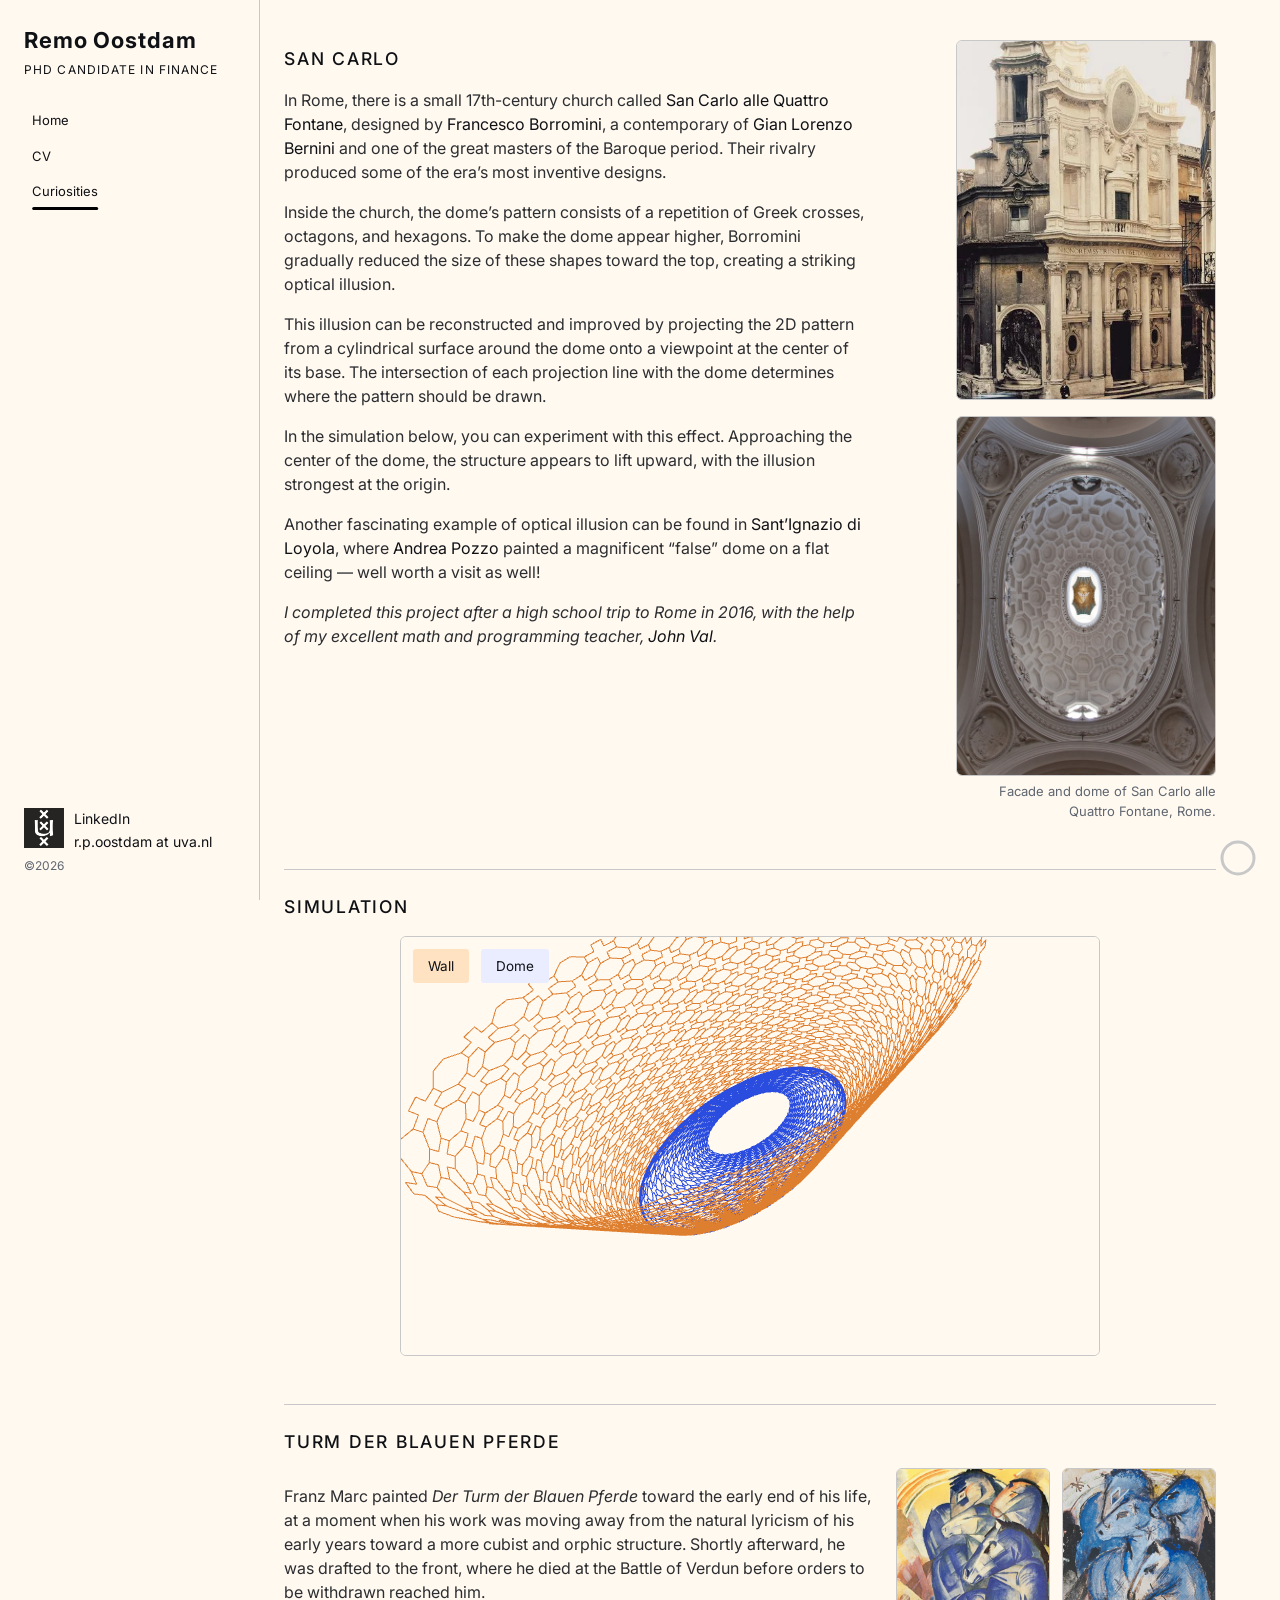
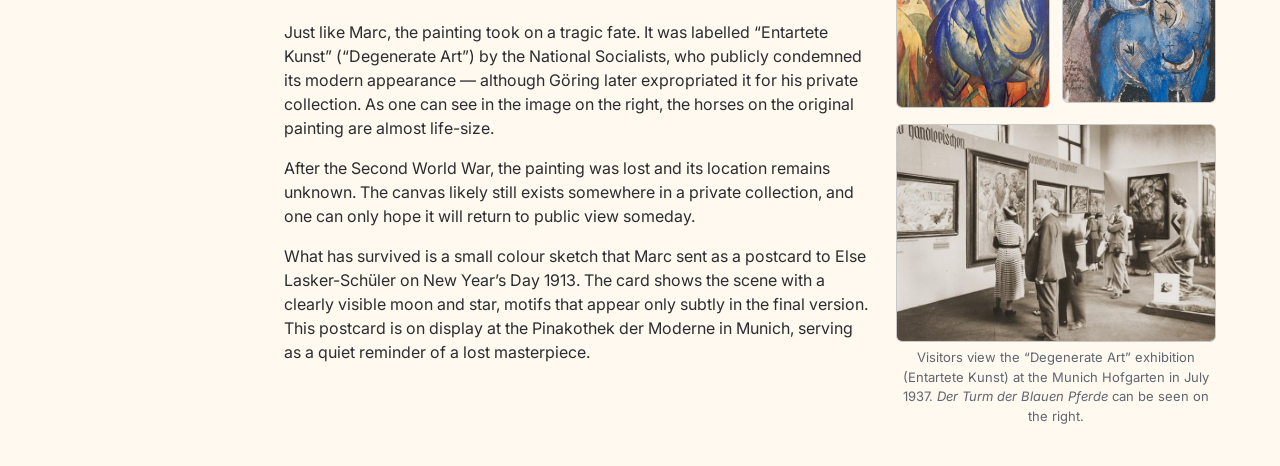
==== commit c5bff0d9: "Initial website commit" ====
--- a/curiosity.html
+++ b/curiosity.html
@@ -1,1105 +1,19 @@
-
-
-
-
-<!--<!doctype html>-->
-<!--<html lang="en">-->
-<!--<head>-->
-<!--  <meta charset="utf-8"/>-->
-<!--  <meta name="viewport" content="width=device-width, initial-scale=1"/>-->
-<!--  <title>Remo Oostdam — Curiosity</title>-->
-<!--  <meta name="description" content="Remo Oostdam – Other Projects"/>-->
-
-<!--  &lt;!&ndash; Favicon (same as index) &ndash;&gt;-->
-<!--  <link rel="icon" href="/assets/familienwappen.png?v=2" type="image/png" sizes="32x32">-->
-<!--  <link rel="shortcut icon" href="/assets/familienwappen.png?v=2" type="image/png">-->
-
-<!--  &lt;!&ndash; Inter (same as index) &ndash;&gt;-->
-<!--  <link rel="preconnect" href="https://fonts.googleapis.com">-->
-<!--  <link rel="preconnect" href="https://fonts.gstatic.com" crossorigin>-->
-<!--  <link href="https://fonts.googleapis.com/css2?family=Inter:wght@200;300;400;500;600&display=swap" rel="stylesheet">-->
-
-<!--  &lt;!&ndash; JS for simulation &ndash;&gt;-->
-<!--  <script src="assets/js/three.min.js"></script>-->
-<!--  <script src="assets/js/CircleAxisControls2.js"></script>-->
-<!--  <script src="assets/js/odeSolvers.js"></script>-->
-<!--  <script src="assets/js/JSON.js"></script>-->
-
-<!--  <style>-->
-<!--    :root {-->
-<!--      &#45;&#45;bg: #FFF9F0;-->
-<!--      &#45;&#45;text: #0f1115;-->
-<!--      &#45;&#45;muted: #5f6670;-->
-<!--      &#45;&#45;line: #c8c8c8;-->
-<!--      &#45;&#45;accent: #000000;-->
-<!--      &#45;&#45;max: 980px;-->
-<!--      &#45;&#45;sidebar-width: 260px;-->
-<!--      &#45;&#45;art-w: 200px;-->
-<!--    }-->
-
-<!--    html {-->
-<!--      box-sizing: border-box;-->
-<!--    }-->
-<!--    *, *:before, *:after {-->
-<!--      box-sizing: inherit;-->
-<!--    }-->
-
-<!--    body {-->
-<!--      margin: 0;-->
-<!--      background: var(&#45;&#45;bg);-->
-<!--      color: #2b2d30;-->
-<!--      font-family: "Inter", system-ui, -apple-system, "Segoe UI", Roboto, Helvetica, Arial, sans-serif;-->
-<!--      font-weight: 400;-->
-<!--      font-size: 16px;-->
-<!--      line-height: 1.5;-->
-<!--      -webkit-font-smoothing: antialiased;-->
-<!--      text-rendering: optimizeLegibility;-->
-<!--    }-->
-
-<!--    /* All links: black and clickable */-->
-<!--    a {-->
-<!--      color: var(&#45;&#45;text);-->
-<!--      text-decoration: none;-->
-<!--      transition: color .2s ease, opacity .2s ease, text-decoration .2s ease, background .15s ease;-->
-<!--    }-->
-<!--    a:hover {-->
-<!--      text-decoration: underline;-->
-<!--    }-->
-
-<!--    /* &#45;&#45;&#45;&#45;&#45;&#45;&#45;&#45;&#45;&#45; LAYOUT (same base as index) &#45;&#45;&#45;&#45;&#45;&#45;&#45;&#45;&#45;&#45; */-->
-<!--    .layout {-->
-<!--      display: flex;-->
-<!--      min-height: 100vh;-->
-<!--    }-->
-
-<!--    .sidebar {-->
-<!--      position: fixed;-->
-<!--      top: 0;-->
-<!--      left: 0;-->
-<!--      width: var(&#45;&#45;sidebar-width);-->
-<!--      height: 100vh;-->
-<!--      padding: 24px 24px;-->
-<!--      border-right: 1px solid var(&#45;&#45;line);-->
-<!--      background: var(&#45;&#45;bg);-->
-<!--      display: flex;-->
-<!--      flex-direction: column;-->
-<!--      justify-content: space-between;-->
-<!--    }-->
-
-<!--    .sidebar-top {-->
-<!--      display: flex;-->
-<!--      flex-direction: column;-->
-<!--      gap: 16px;-->
-<!--    }-->
-
-<!--    .sidebar-name {-->
-<!--      font-weight: 700;-->
-<!--      font-size: 22px;-->
-<!--      letter-spacing: 0.04em;-->
-<!--      color: var(&#45;&#45;text);-->
-<!--      margin-bottom: 4px;-->
-<!--    }-->
-
-<!--    .sidebar-role {-->
-<!--      font-size: 12px;-->
-<!--      letter-spacing: .092em;-->
-<!--      text-transform: uppercase;-->
-<!--      color: var(&#45;&#45;text);-->
-<!--    }-->
-
-<!--    .sidebar-nav {-->
-<!--      display: flex;-->
-<!--      flex-direction: column;-->
-<!--      gap: 4px;-->
-<!--      margin-top: 10px;-->
-<!--    }-->
-
-<!--    /* Base sidebar link + underline logic (same as index) */-->
-<!--    .sidebar-link {-->
-<!--      display: inline-block;-->
-<!--      padding: 6px 8px;-->
-<!--      font-size: 13px;-->
-<!--      color: var(&#45;&#45;text);-->
-<!--      width: max-content;-->
-<!--      position: relative;-->
-<!--      background: none;-->
-<!--      text-decoration: none;-->
-<!--    }-->
-
-<!--    .sidebar-link:not(.active):hover {-->
-<!--      text-decoration: underline;-->
-<!--      text-decoration-thickness: 2px;-->
-<!--      text-underline-offset: 3px;-->
-<!--    }-->
-
-<!--    .sidebar-link.active {-->
-<!--      pointer-events: none;-->
-<!--      cursor: default;-->
-<!--    }-->
-
-<!--    .sidebar-link.active::after {-->
-<!--      content: "";-->
-<!--      position: absolute;-->
-<!--      left: 50%;-->
-<!--      bottom: -2px;-->
-<!--      transform: translateX(-50%);-->
-<!--      width: 80%;-->
-<!--      height: 3px;-->
-<!--      background: black;-->
-<!--      border-radius: 2px;-->
-<!--    }-->
-
-<!--    .sidebar-link.active:hover {-->
-<!--      background: none;-->
-<!--    }-->
-
-<!--    .sidebar-bottom {-->
-<!--      margin-top: 24px;-->
-<!--    }-->
-
-<!--    .uva-contact-row {-->
-<!--      display: flex;-->
-<!--      align-items: flex-start;-->
-<!--      gap: 10px;-->
-<!--    }-->
-
-<!--    /* Always stack LinkedIn + email, same as index */-->
-<!--    .sidebar-contact {-->
-<!--      font-size: 14px;-->
-<!--      display: flex;-->
-<!--      flex-direction: column;-->
-<!--      gap: 2px;-->
-<!--      font-weight: 500;-->
-<!--    }-->
-
-<!--    .uva-logo img {-->
-<!--      height: 40px;-->
-<!--      width: auto;-->
-<!--      display: block;-->
-<!--      opacity: .85;-->
-<!--      transition: opacity .2s ease;-->
-<!--    }-->
-
-<!--    .uva-logo img:hover {-->
-<!--      opacity: 1;-->
-<!--    }-->
-
-<!--    .sidebar-copy {-->
-<!--      font-size: 12px;-->
-<!--      color: var(&#45;&#45;muted);-->
-<!--      margin-top: 4px;-->
-<!--    }-->
-
-<!--    .content-wrap {-->
-<!--      margin-left: var(&#45;&#45;sidebar-width);-->
-<!--      max-width: var(&#45;&#45;max);-->
-<!--      width: 100%;-->
-<!--      padding: 32px 24px 40px;-->
-<!--    }-->
-
-<!--    /* &#45;&#45;&#45;&#45;&#45;&#45;&#45;&#45;&#45;&#45; Content styling &#45;&#45;&#45;&#45;&#45;&#45;&#45;&#45;&#45;&#45; */-->
-<!--    .content {-->
-<!--      display: grid;-->
-<!--      grid-template-columns: 1fr 320px; /* text + right images */-->
-<!--      gap: 32px;-->
-<!--      align-items: flex-start;-->
-<!--      margin-top: -22px;-->
-<!--    }-->
-
-<!--    section {-->
-<!--      margin-top: 22px;-->
-<!--      padding-top: 14px;-->
-<!--      border-top: 1px solid var(&#45;&#45;line);-->
-<!--    }-->
-
-<!--    h2 {-->
-<!--      font-weight: 500;-->
-<!--      font-size: 17.5px;-->
-<!--      letter-spacing: .10em;-->
-<!--      text-transform: uppercase;-->
-<!--      margin: 0 0 6px;-->
-<!--      color: var(&#45;&#45;text);-->
-<!--    }-->
-
-<!--    .lead {-->
-<!--      font-size: 15px;-->
-<!--      font-weight: 300;-->
-<!--      margin: 0 0 8px;-->
-<!--      max-width: 68ch;-->
-<!--    }-->
-
-<!--    /* &#45;&#45;&#45;&#45;&#45;&#45;&#45;&#45;&#45;&#45; RIGHT COLUMN: two images &#45;&#45;&#45;&#45;&#45;&#45;&#45;&#45;&#45;&#45; */-->
-<!--    .other-art {-->
-<!--      margin-top: 48px;-->
-<!--      justify-self: end;-->
-<!--      place-self: start end;-->
-<!--      width: max-content;-->
-<!--    }-->
-
-<!--    .media-pair {-->
-<!--      display: grid;-->
-<!--      grid-template-columns: 1fr; /* stack vertically */-->
-<!--      gap: 16px; /* a bit more space between facade & dome */-->
-<!--    }-->
-
-<!--    .facade-shift {-->
-<!--      object-position: center 95%;-->
-<!--    }-->
-
-<!--    .top-shift {-->
-<!--      margin-top: -18px; /* adjust this value until visually perfect */-->
-<!--    }-->
-
-<!--    .media-pair img {-->
-<!--      width: 100%;-->
-<!--      max-width: 260px; /* makes the images narrower */-->
-<!--      height: 360px; /* taller */-->
-<!--      object-fit: cover; /* clean cropping */-->
-<!--      border: 1px solid var(&#45;&#45;line);-->
-<!--      border-radius: 6px;-->
-<!--      margin-left: auto; /* centers in right column */-->
-<!--      margin-right: auto;-->
-<!--      display: block;-->
-<!--      cursor: pointer;-->
-<!--      transition: transform .25s ease, box-shadow .25s ease;-->
-<!--    }-->
-
-<!--    .media-pair img:hover {-->
-<!--      transform: scale(1.02);-->
-<!--      box-shadow: 0 4px 12px rgba(0, 0, 0, .08);-->
-<!--    }-->
-
-<!--    .caption-small {-->
-<!--      color: var(&#45;&#45;muted);-->
-<!--      font-size: 13px;-->
-<!--      margin-top: 6px;-->
-<!--      max-width: 260px;-->
-<!--      text-align: right;-->
-<!--    }-->
-
-<!--    /* &#45;&#45;&#45;&#45;&#45;&#45;&#45;&#45;&#45;&#45; SIMULATION SECTION (bottom, centered) &#45;&#45;&#45;&#45;&#45;&#45;&#45;&#45;&#45;&#45; */-->
-<!--    .viz-section {-->
-<!--      margin-top: 48px;-->
-<!--      padding-top: 24px;-->
-<!--      border-top: 1px solid var(&#45;&#45;line);-->
-<!--    }-->
-
-<!--    .viz-section h2 {-->
-<!--      text-align: left;-->
-<!--    }-->
-
-<!--    .viz-wrapper {-->
-<!--      margin-top: 16px;-->
-<!--      max-width: 700px;-->
-<!--      margin-left: auto;-->
-<!--      margin-right: auto;-->
-<!--    }-->
-
-<!--    .viz {-->
-<!--      position: relative;-->
-<!--      border: 1px solid var(&#45;&#45;line);-->
-<!--      border-radius: 6px;-->
-<!--      background: var(&#45;&#45;bg);-->
-<!--      height: 420px;-->
-<!--      min-height: 320px;-->
-<!--      overflow: hidden;-->
-<!--    }-->
-
-<!--    #vizMount {-->
-<!--      position: absolute;-->
-<!--      inset: 0;-->
-<!--    }-->
-
-<!--    .ui-toolbar {-->
-<!--      position: absolute;-->
-<!--      top: 12px;-->
-<!--      left: 12px;-->
-<!--      z-index: 5;-->
-<!--      display: flex;-->
-<!--      gap: 12px;-->
-<!--      align-items: center;-->
-<!--      background: transparent;-->
-<!--      border: none;-->
-<!--      padding: 0;-->
-<!--    }-->
-
-<!--    .btn {-->
-<!--      appearance: none;-->
-<!--      height: 34px;-->
-<!--      padding: 0 14px;-->
-<!--      border: 1px solid transparent;-->
-<!--      border-radius: 3px;-->
-<!--      background: transparent;-->
-<!--      color: var(&#45;&#45;text);-->
-<!--      font: 400 13.5px/1 "Inter", system-ui, -apple-system, "Segoe UI", Roboto, Helvetica, Arial;-->
-<!--      cursor: pointer;-->
-<!--      transition: background .15s ease, color .15s ease, border-color .15s ease;-->
-<!--    }-->
-
-<!--    .btn:hover {-->
-<!--      background: rgba(0, 0, 0, 0.04);-->
-<!--    }-->
-
-<!--    .btn:focus-visible {-->
-<!--      outline: none;-->
-<!--      border: 1px solid rgba(0, 0, 0, 0.25);-->
-<!--    }-->
-
-<!--    .btn.wall.active {-->
-<!--      background: #ffe2c2;-->
-<!--    }-->
-
-<!--    .btn.dome.active {-->
-<!--      background: #e9edff;-->
-<!--    }-->
-
-<!--    .btn.wall.active:hover {-->
-<!--      background: #ffd8a8;-->
-<!--    }-->
-
-<!--    .btn.dome.active:hover {-->
-<!--      background: #e1e7ff;-->
-<!--    }-->
-
-<!--    /* Cursor for viz */-->
-<!--    .viz, #vizMount, .viz canvas {-->
-<!--      cursor: grab;-->
-<!--    }-->
-
-<!--    .viz:active, #vizMount:active, .viz canvas:active {-->
-<!--      cursor: grabbing;-->
-<!--    }-->
-
-<!-- /* &#45;&#45;&#45;&#45;&#45;&#45;&#45;&#45;&#45;&#45; TURM DER BLAUEN PFERDE SECTION &#45;&#45;&#45;&#45;&#45;&#45;&#45;&#45;&#45;&#45; */-->
-<!--.turm-section {-->
-<!--  margin-top: 48px;-->
-<!--  padding-top: 24px;-->
-<!--  border-top: 1px solid var(&#45;&#45;line);-->
-<!--}-->
-
-<!--.turm-layout {-->
-<!--  display: grid;-->
-<!--  grid-template-columns: minmax(0, 1fr) 320px; /* text left, images right */-->
-<!--  gap: 24px;-->
-<!--  align-items: flex-start;-->
-<!--  margin-top: 12px;-->
-<!--}-->
-
-<!--.turm-text p {-->
-<!--  max-width: 68ch;-->
-<!--}-->
-
-<!--.turm-images-column {-->
-<!--  display: flex;-->
-<!--  flex-direction: column;-->
-<!--  gap: 16px;-->
-<!--}-->
-
-<!--/* top: two horse images next to each other, same size */-->
-<!--.turm-images-right {-->
-<!--  display: grid;-->
-<!--  grid-template-columns: 1fr 1fr;-->
-<!--  gap: 12px;-->
-<!--}-->
-
-<!--.turm-images-right img,-->
-<!--.turm-bottom-img {-->
-<!--  width: 100%;-->
-<!--  border: 1px solid var(&#45;&#45;line);-->
-<!--  border-radius: 6px;-->
-<!--  cursor: pointer;-->
-<!--  display: block;-->
-<!--  margin: 0;-->
-<!--  transition: transform .25s ease, box-shadow .25s ease;-->
-<!--}-->
-
-<!--.turm-images-right img:hover,-->
-<!--.turm-bottom-img:hover {-->
-<!--  transform: scale(1.02);-->
-<!--  box-shadow: 0 4px 12px rgba(0, 0, 0, .08);-->
-<!--}-->
-
-<!--/* bottom image: same column width as horses combined */-->
-<!--.turm-bottom {-->
-<!--  margin: 0;-->
-<!--  text-align: center;-->
-<!--}-->
-
-<!--.turm-bottom figcaption {-->
-<!--  color: var(&#45;&#45;muted);-->
-<!--  font-size: 13px;-->
-<!--  margin-top: 6px;-->
-<!--}-->
-
-<!--/* responsive: stack on narrow screens */-->
-<!--@media (max-width: 900px) {-->
-<!--  .turm-layout {-->
-<!--    grid-template-columns: 1fr;-->
-<!--  }-->
-
-<!--  .turm-images-right {-->
-<!--    grid-template-columns: 1fr;-->
-<!--  }-->
-<!--}-->
-
-
-<!--    /* &#45;&#45;&#45;&#45;&#45;&#45;&#45;&#45;&#45;&#45; Lightbox for images &#45;&#45;&#45;&#45;&#45;&#45;&#45;&#45;&#45;&#45; */-->
-<!--    .lightbox {-->
-<!--      display: none;-->
-<!--      position: fixed;-->
-<!--      z-index: 1000;-->
-<!--      left: 0;-->
-<!--      top: 0;-->
-<!--      width: 100%;-->
-<!--      height: 100%;-->
-<!--      background: rgba(0, 0, 0, 0.85);-->
-<!--      backdrop-filter: blur(4px);-->
-<!--      overflow: auto;-->
-<!--    }-->
-
-<!--    .lightbox-content {-->
-<!--      display: block;-->
-<!--      margin: auto;-->
-<!--      max-width: 90vw;-->
-<!--      max-height: 90vh;-->
-<!--      box-shadow: 0 0 30px rgba(0, 0, 0, 0.6);-->
-<!--      border: 4px solid #fff;-->
-<!--      transition: transform .3s ease;-->
-<!--    }-->
-
-<!--    .lightbox-content.rotated {-->
-<!--      transform: rotate(90deg) scale(1.3);-->
-<!--      max-height: 95vh;-->
-<!--      max-width: 95vw;-->
-<!--    }-->
-
-<!--    .lightbox-caption {-->
-<!--      margin: 16px auto;-->
-<!--      text-align: center;-->
-<!--      color: #f0f0f0;-->
-<!--      font-size: 14px;-->
-<!--      max-width: 80%;-->
-<!--    }-->
-
-<!--    .lightbox-close {-->
-<!--      position: absolute;-->
-<!--      top: 20px;-->
-<!--      right: 35px;-->
-<!--      color: #f0f0f0;-->
-<!--      font-size: 32px;-->
-<!--      font-weight: 300;-->
-<!--      cursor: pointer;-->
-<!--      transition: .2s;-->
-<!--    }-->
-
-<!--    .lightbox-close:hover {-->
-<!--      color: #fff;-->
-<!--    }-->
-
-<!--    /* &#45;&#45;&#45;&#45;&#45;&#45;&#45;&#45;&#45;&#45; Scroll progress circle &#45;&#45;&#45;&#45;&#45;&#45;&#45;&#45;&#45;&#45; */-->
-<!--    .scroll-progress {-->
-<!--      position: fixed;-->
-<!--      right: 24px;-->
-<!--      bottom: 24px;-->
-<!--      width: 36px;-->
-<!--      height: 36px;-->
-<!--      z-index: 200;-->
-<!--      pointer-events: none;-->
-<!--    }-->
-
-<!--    .scroll-progress svg {-->
-<!--      width: 100%;-->
-<!--      height: 100%;-->
-<!--      transform: rotate(-90deg);-->
-<!--    }-->
-
-<!--    .scroll-progress__bg {-->
-<!--      fill: none;-->
-<!--      stroke: var(&#45;&#45;line);-->
-<!--      stroke-width: 3;-->
-<!--    }-->
-
-<!--    .scroll-progress__value {-->
-<!--      fill: none;-->
-<!--      stroke: #b55e33;-->
-<!--      stroke-width: 3;-->
-<!--      stroke-linecap: round;-->
-<!--      stroke-dasharray: 100;-->
-<!--      stroke-dashoffset: 100;-->
-<!--      transition: stroke-dashoffset 0.15s ease-out;-->
-<!--    }-->
-
-<!--    /* &#45;&#45;&#45;&#45;&#45;&#45;&#45;&#45;&#45;&#45; RESPONSIVE (iPad + iPhone) &#45;&#45;&#45;&#45;&#45;&#45;&#45;&#45;&#45;&#45; */-->
-<!--    @media (max-width: 1000px) {-->
-<!--      .content {-->
-<!--        grid-template-columns: 1fr;-->
-<!--      }-->
-<!--    }-->
-
-<!--    @media (max-width: 900px) {-->
-<!--      .layout {-->
-<!--        flex-direction: column;-->
-<!--      }-->
-
-<!--      .sidebar {-->
-<!--        position: static;-->
-<!--        width: 100%;-->
-<!--        height: auto;-->
-<!--        border-right: none;-->
-<!--        border-bottom: 1px solid var(&#45;&#45;line);-->
-<!--        padding: 16px 16px 12px;-->
-<!--        flex-direction: column;-->
-<!--        gap: 8px;-->
-<!--      }-->
-
-<!--      .sidebar-top {-->
-<!--        flex-direction: column;-->
-<!--        gap: 6px;-->
-<!--      }-->
-
-<!--      .sidebar-nav {-->
-<!--        flex-direction: row;-->
-<!--        gap: 18px;-->
-<!--        margin-top: 6px;-->
-<!--      }-->
-
-<!--      .sidebar-link {-->
-<!--        padding: 4px 0;-->
-<!--        font-size: 14px;-->
-<!--      }-->
-
-<!--      .sidebar-bottom {-->
-<!--        margin-top: 6px;-->
-<!--        width: 100%;-->
-<!--      }-->
-
-<!--      .uva-contact-row {-->
-<!--        align-items: center;-->
-<!--        gap: 8px;-->
-<!--      }-->
-
-<!--      .uva-logo img {-->
-<!--        height: 30px;-->
-<!--      }-->
-
-<!--      .sidebar-contact {-->
-<!--        flex-direction: column;-->
-<!--        gap: 2px;-->
-<!--        font-size: 13px;-->
-<!--      }-->
-
-<!--      .sidebar-copy {-->
-<!--        margin-top: 2px;-->
-<!--        font-size: 11.5px;-->
-<!--      }-->
-
-<!--      .content-wrap {-->
-<!--        margin-left: 0;-->
-<!--        padding: 20px 16px 56px;-->
-<!--      }-->
-
-<!--      /* Curiosity-specific tweaks on mobile */-->
-<!--      .other-art {-->
-<!--        margin-top: 24px;-->
-<!--        justify-self: start;-->
-<!--      }-->
-
-<!--      .caption-small {-->
-<!--        text-align: left;-->
-<!--      }-->
-
-<!--      .facade-shift {-->
-<!--        object-position: center 20%;-->
-<!--      }-->
-
-<!--      .viz-wrapper {-->
-<!--        max-width: 100%;-->
-<!--      }-->
-
-<!--      .turm-layout {-->
-<!--        grid-template-columns: 1fr;-->
-<!--      }-->
-<!--    }-->
-
-<!--    @media (max-width: 600px) {-->
-<!--      .lead, p {-->
-<!--        max-width: 55ch;-->
-<!--      }-->
-
-<!--      .sidebar-name {-->
-<!--        font-size: 20px;-->
-<!--      }-->
-
-<!--      .sidebar-role {-->
-<!--        font-size: 11px;-->
-<!--      }-->
-
-<!--      .sidebar-contact {-->
-<!--        font-size: 12.5px;-->
-<!--      }-->
-<!--    }-->
-<!--  </style>-->
-
-<!--  &lt;!&ndash; === DOME SIMULATION LOGIC (unchanged, just mounted into #vizMount) === &ndash;&gt;-->
-<!--  <script>-->
-<!--    var domeModel = {-->
-<!--      name: "domeprojection",-->
-<!--      showDome: true,-->
-<!--      showWall: true,-->
-<!--      scene: null,-->
-<!--      renderer: null,-->
-<!--      camera: null,-->
-<!--      line: null,-->
-<!--      linesWall: [],-->
-<!--      linesProjection: [],-->
-<!--      removeLinesProjection: function () {-->
-<!--        for (var i = 0; i < this.linesProjection.length; i++) {-->
-<!--          this.scene.remove(this.linesProjection[i]);-->
-<!--        }-->
-<!--        this.linesProjection = [];-->
-<!--      },-->
-<!--      l: [0],-->
-<!--      a: 1,-->
-<!--      b: 2,-->
-<!--      c: 1,-->
-<!--      lstartt: 0,-->
-<!--      lendt: 2 * Math.PI,-->
-<!--      lstepsize: Math.PI / 20000,-->
-<!--      dldt: function (x, t) {-->
-<!--        return [Math.sqrt(domeModel.b * domeModel.b * Math.cos(t) * Math.cos(t) + domeModel.a * domeModel.a * Math.sin(t) * Math.sin(t))];-->
-<!--      },-->
-<!--      numberOfUnits: 120,-->
-<!--      numberOfSubUnits: 0,-->
-<!--      units: [],-->
-<!--      unitsx: [],-->
-<!--      unitsy: [],-->
-<!--      unitsz: [],-->
-<!--      computeAxis: domeComputeAxis,-->
-<!--      createWall: domeCreateWall,-->
-<!--      createProjection: domeCreateProjection,-->
-<!--      computeIntersection: domeComputeIntersection,-->
-<!--      verticespattern0: [[3, 1], [2, 1], [2, 0], [1, 0], [1, 1], [0, 1], [0, 2], [1, 2], [1, 3], [2, 3], [2, 2], [3, 2], [4, 3], [5, 3], [6, 2], [6, 1], [5, 0], [4, 0], [3, 1], [3, 2]],-->
-<!--      verticespattern1: [[3, 1], [4, 1], [4, 0], [5, 0], [5, 1], [6, 1], [6, 2], [5, 2], [5, 3], [4, 3], [4, 2], [3, 2], [2, 3], [1, 3], [0, 2], [0, 1], [1, 0], [2, 0], [3, 1], [3, 2]],-->
-<!--      patternshiftl: 6,-->
-<!--      patternshiftz: 3,-->
-<!--      maxlevels: 24,-->
-<!--      unitlengtz: 0-->
-<!--    };-->
-
-<!--    function computeCircumference(model) {-->
-<!--      var x = [0], h = model.lstepsize, vl = model.dldt;-->
-<!--      for (var t = model.lstartt; t < model.lendt; t += h) {-->
-<!--        x = rk4(x, vl, h, t);-->
-<!--      }-->
-<!--      model.l = x;-->
-<!--      return x;-->
-<!--    }-->
-
-<!--    function unitSplit(model) {-->
-<!--      if (model.l[0] == 0) computeCircumference(model);-->
-<!--      var units = model.units = [];-->
-<!--      if (model.l[0] == 0) return;-->
-<!--      var totalunits = model.numberOfUnits * (1 + model.numberOfSubUnits);-->
-<!--      var ul = model.l[0] / totalunits,-->
-<!--          x = [0],-->
-<!--          h = model.lstepsize,-->
-<!--          t = model.lstartt,-->
-<!--          vl = model.dldt,-->
-<!--          xn;-->
-<!--      units[0] = t;-->
-<!--      for (var i = 1; i <= totalunits; i++) {-->
-<!--        while ((xn = rk4(x, vl, h, t))[0] < i * ul) {-->
-<!--          x = xn;-->
-<!--          t += h;-->
-<!--        }-->
-<!--        var ti = t - (((xn[0] - x[0]) > 0) ? (xn[0] - i * ul) * h / (xn[0] - x[0]) : 0);-->
-<!--        units[i] = ti;-->
-<!--      }-->
-<!--      model.unitlengtz = units[model.numberOfSubUnits + 1] - units[0];-->
-<!--    }-->
-
-<!--    function domeCreateWall() {-->
-<!--      var mainunits = domeModel.numberOfUnits, subunits = domeModel.numberOfSubUnits;-->
-<!--      var pattern0 = domeModel.verticespattern0, pattern1 = domeModel.verticespattern1;-->
-<!--      var patterncount = mainunits / domeModel.patternshiftl;-->
-<!--      var patternunitcount = domeModel.patternshiftl * (1 + subunits);-->
-<!--      var levelcount = domeModel.patternshiftz;-->
-<!--      var unitsx = domeModel.unitsx, unitsy = domeModel.unitsy, unitz = domeModel.unitlengtz;-->
-<!--      var material = new THREE.LineBasicMaterial({color: 0xde7f2f});-->
-<!--      for (var j = 0; j < domeModel.maxlevels; j++) {-->
-<!--        var pattern = (j % 2) ? pattern0 : pattern1;-->
-<!--        for (var i = 0; i < patterncount; i++) {-->
-<!--          var geometry = new THREE.Geometry();-->
-<!--          for (var k = 0; k < pattern.length; k++) {-->
-<!--            geometry.vertices.push(new THREE.Vector3(-->
-<!--              unitsx[i * patternunitcount + pattern[k][0] * (1 + subunits)],-->
-<!--              unitsy[i * patternunitcount + pattern[k][0] * (1 + subunits)],-->
-<!--              (j * levelcount + pattern[k][1] * (1 + subunits)) * unitz-->
-<!--            ));-->
-<!--          }-->
-<!--          var line = new THREE.Line(geometry, material);-->
-<!--          domeModel.linesWall[j * patterncount + i] = line;-->
-<!--          domeModel.scene.add(line);-->
-<!--        }-->
-<!--      }-->
-<!--    }-->
-
-<!--    function domeComputeAxis(model) {-->
-<!--      for (var i = 0; i < model.units.length; i++) {-->
-<!--        model.unitsx[i] = model.a * Math.cos(model.units[i]);-->
-<!--        model.unitsy[i] = model.b * Math.sin(model.units[i]);-->
-<!--        model.unitsz[i] = 0;-->
-<!--      }-->
-<!--    }-->
-
-<!--    function domeCreateProjection(model) {-->
-<!--      if (model.linesProjection.length > 0) model.removeLinesProjection();-->
-<!--      var material = new THREE.LineBasicMaterial({color: 0x2a4de0});-->
-<!--      for (var i = 0; i < model.linesWall.length; i++) {-->
-<!--        var line = new THREE.Line(model.linesWall[i].geometry.clone(), material);-->
-<!--        var vertices = line.geometry.vertices;-->
-<!--        for (var k = 0; k < vertices.length; k++) model.computeIntersection(vertices[k]);-->
-<!--        model.linesProjection[i] = line;-->
-<!--        model.scene.add(line);-->
-<!--      }-->
-<!--    }-->
-
-<!--    function domeComputeIntersection(p) {-->
-<!--      var s = Math.sqrt(1 / (p.x * p.x / this.a / this.a + p.y * p.y / this.b / this.b + p.z * p.z / this.c / this.c));-->
-<!--      p.x *= s;-->
-<!--      p.y *= s;-->
-<!--      p.z *= s;-->
-<!--    }-->
-
-<!--    function toggleWall(model) {-->
-<!--      model.showWall = !model.showWall;-->
-<!--      var btn = document.getElementById("toggleWallButton");-->
-<!--      if (btn) btn.classList.toggle("active", model.showWall);-->
-<!--      for (var i = 0; i < model.linesWall.length; i++) model.linesWall[i].visible = model.showWall;-->
-<!--      model.renderer.render(model.scene, model.camera);-->
-<!--    }-->
-
-<!--    function toggleDome(model) {-->
-<!--      model.showDome = !model.showDome;-->
-<!--      var btn = document.getElementById("toggleDomeButton");-->
-<!--      if (btn) btn.classList.toggle("active", model.showDome);-->
-<!--      for (var i = 0; i < model.linesProjection.length; i++) model.linesProjection[i].visible = model.showDome;-->
-<!--      model.renderer.render(model.scene, model.camera);-->
-<!--    }-->
-
-<!--    function init(model) {-->
-<!--      unitSplit(model);-->
-<!--      model.computeAxis(model);-->
-<!--      model.scene = new THREE.Scene();-->
-<!--      const mount = document.getElementById('vizMount');-->
-<!--      const rect = () => mount.getBoundingClientRect();-->
-<!--      model.renderer = new THREE.WebGLRenderer({antialias: true});-->
-<!--      model.renderer.setSize(rect().width, rect().height);-->
-<!--      model.renderer.setClearColor(new THREE.Color(0xFFF9F0), 1);-->
-<!--      mount.appendChild(model.renderer.domElement);-->
-
-<!--      model.camera = new THREE.PerspectiveCamera(80, rect().width / rect().height, 0.1, 1000);-->
-<!--      const R = 0.5 * Math.max(model.a, model.b);-->
-<!--      model.camera.position.set(-1.2 * R, 0.9 * R, 4 * R);-->
-<!--      model.camera.up = new THREE.Vector3(0, 0, 1);-->
-<!--      model.camera.lookAt(new THREE.Vector3(0, 0, 0));-->
-<!--      model.scene.add(model.camera);-->
-
-<!--      let light = new THREE.PointLight(0xffffff);-->
-<!--      light.position.set(-20, 0, -40);-->
-<!--      model.scene.add(light);-->
-<!--      light = new THREE.PointLight(0x080808);-->
-<!--      light.position.set(10, -20, 0);-->
-<!--      model.scene.add(light);-->
-
-<!--      model.createWall();-->
-<!--      model.createProjection(model);-->
-
-<!--      controls = new THREE.CircleAxisControls(model.camera, model.renderer.domElement, "z");-->
-<!--      controls.update();-->
-
-<!--      window.addEventListener('resize', function () {-->
-<!--        const r = rect();-->
-<!--        model.renderer.setSize(r.width, r.height);-->
-<!--        model.camera.aspect = r.width / r.height;-->
-<!--        model.camera.updateProjectionMatrix();-->
-<!--      });-->
-
-<!--      animate();-->
-<!--    }-->
-
-<!--    function animate() {-->
-<!--      requestAnimationFrame(animate);-->
-<!--      domeModel.renderer.render(domeModel.scene, domeModel.camera);-->
-<!--    }-->
-<!--  </script>-->
-<!--</head>-->
-<!--<body>-->
-<!--  <div class="layout">-->
-<!--    &lt;!&ndash; Sidebar (same as index, but Curiosity active) &ndash;&gt;-->
-<!--    <aside class="sidebar">-->
-<!--      <div class="sidebar-top">-->
-<!--        <div>-->
-<!--          <div class="sidebar-name">Remo Oostdam</div>-->
-<!--          <div class="sidebar-role">PhD Candidate in Finance</div>-->
-<!--        </div>-->
-<!--        <nav class="sidebar-nav" aria-label="Main menu">-->
-<!--          <a class="sidebar-link" href="index.html">Home</a>-->
-<!--          <a class="sidebar-link" href="cv.html">CV</a>-->
-<!--          <a class="sidebar-link active" href="curiosity.html">Curiosity</a>-->
-<!--        </nav>-->
-<!--      </div>-->
-<!--      <div class="sidebar-bottom">-->
-<!--        <div class="uva-contact-row">-->
-<!--          <a href="https://www.uva.nl/en" target="_blank" class="uva-logo" rel="noopener">-->
-<!--            <img src="assets/uva.svg" alt="University of Amsterdam Logo">-->
-<!--          </a>-->
-<!--          <div class="sidebar-contact">-->
-<!--            <a href="https://www.linkedin.com/in/remo-oostdam/" target="_blank" rel="noopener">LinkedIn</a>-->
-<!--            <a href="mailto:r.p.oostdam@uva.nl">r.p.oostdam@uva.nl</a>-->
-<!--          </div>-->
-<!--        </div>-->
-<!--        <span class="sidebar-copy">©<span id="year"></span></span>-->
-<!--      </div>-->
-<!--    </aside>-->
-
-<!--    &lt;!&ndash; Main content &ndash;&gt;-->
-<!--    <div class="content-wrap">-->
-<!--      <div class="content">-->
-<!--        &lt;!&ndash; LEFT: text &ndash;&gt;-->
-<!--        <main>-->
-<!--          <section aria-labelledby="san-carlo">-->
-<!--            <h2 id="san-carlo">San Carlo</h2>-->
-<!--            <p>-->
-<!--              In Rome, there is a small 17th-century church called-->
-<!--              <a href="https://sancarlino.org/" target="_blank" rel="noopener">San Carlo alle Quattro Fontane</a>,-->
-<!--              designed by-->
-<!--              <a href="https://en.wikipedia.org/wiki/Francesco_Borromini" target="_blank" rel="noopener">Francesco Borromini</a>,-->
-<!--              a contemporary of-->
-<!--              <a href="https://en.wikipedia.org/wiki/Gian_Lorenzo_Bernini" target="_blank" rel="noopener">Gian Lorenzo Bernini</a>-->
-<!--              and one of the great masters of the Baroque period. Their rivalry produced some of the era’s most inventive designs.-->
-<!--            </p>-->
-<!--            <p>-->
-<!--              Inside the church, the dome’s pattern consists of a repetition of Greek crosses, octagons, and hexagons.-->
-<!--              To make the dome appear higher, Borromini gradually reduced the size of these shapes toward the top,-->
-<!--              creating a striking optical illusion.-->
-<!--            </p>-->
-<!--            <p>-->
-<!--              This illusion can be reconstructed and improved by projecting the 2D pattern from a cylindrical surface-->
-<!--              around the dome onto a viewpoint at the center of its base. The intersection of each projection line with-->
-<!--              the dome determines where the pattern should be drawn.-->
-<!--            </p>-->
-<!--            <p>-->
-<!--              In the simulation below, you can experiment with this effect. Approaching the center of the dome, the structure-->
-<!--              appears to lift upward, with the illusion strongest at the origin.-->
-<!--            </p>-->
-<!--            <p>-->
-<!--              Another fascinating example of optical illusion can be found in-->
-<!--              <a href="https://santignazio.gesuiti.it/en/" target="_blank" rel="noopener">Sant’Ignazio di Loyola</a>,-->
-<!--              where-->
-<!--              <a href="https://en.wikipedia.org/wiki/Andrea_Pozzo" target="_blank" rel="noopener">Andrea Pozzo</a>-->
-<!--              painted a magnificent “false” dome on a flat ceiling — well worth a visit as well!-->
-<!--            </p>-->
-<!--            <p>-->
-<!--              <em>I completed this project after a high school trip to Rome in 2016, with the help of my excellent math and-->
-<!--              programming teacher, <a href="https://www.johnval.nl/" target="_blank" rel="noopener">John Val</a>.</em>-->
-<!--            </p>-->
-<!--          </section>-->
-<!--        </main>-->
-
-<!--        &lt;!&ndash; RIGHT: images &ndash;&gt;-->
-<!--        <aside class="other-art" aria-label="Photos of San Carlo">-->
-<!--          <div class="media-pair">-->
-<!--            <img src="assets/Gevel.jpeg"-->
-<!--                 alt="Facade of San Carlo alle Quattro Fontane"-->
-<!--                 class="media-img facade-shift top-shift">-->
-<!--            <img src="assets/Dome.jpg"-->
-<!--                 alt="Dome of San Carlo alle Quattro Fontane"-->
-<!--                 class="rotated-thumb">-->
-<!--          </div>-->
-<!--          <div class="caption-small">-->
-<!--            Facade and dome of San Carlo alle Quattro Fontane, Rome.-->
-<!--          </div>-->
-<!--        </aside>-->
-<!--      </div>-->
-
-<!--      &lt;!&ndash; Bottom-centered simulation &ndash;&gt;-->
-<!--      <section class="viz-section" aria-label="Interactive dome projection visualization">-->
-<!--        <h2>Simulation</h2>-->
-<!--        <div class="viz-wrapper">-->
-<!--          <div class="viz">-->
-<!--            <div class="ui-toolbar">-->
-<!--              <button id="toggleWallButton" class="btn wall active" onclick="toggleWall(domeModel)">Wall</button>-->
-<!--              <button id="toggleDomeButton" class="btn dome active" onclick="toggleDome(domeModel)">Dome</button>-->
-<!--            </div>-->
-<!--            <div id="vizMount"></div>-->
-<!--          </div>-->
-<!--        </div>-->
-<!--      </section>-->
-
-<!--      &lt;!&ndash; TURM DER BLAUEN PFERDE SECTION &ndash;&gt;-->
-<!--      <section class="turm-section" aria-labelledby="turm-der-blauen-pferde">-->
-<!--  <h2 id="turm-der-blauen-pferde">Turm der blauen Pferde</h2>-->
-<!--  <div class="turm-layout">-->
-<!--    &lt;!&ndash; LEFT: text &ndash;&gt;-->
-<!--    <div class="turm-text">-->
-<!--      <p>-->
-<!--        Franz Marc painted <em>Der Turm der Blauen Pferde</em> toward the early end of his life,-->
-<!--        at a moment when his work was moving away from the natural lyricism of his early years-->
-<!--        toward a more cubist and orphic structure. Shortly afterward, he was drafted to the front,-->
-<!--        where he died at the Battle of Verdun before orders to be withdrawn reached him.-->
-<!--      </p>-->
-<!--      <p>-->
-<!--        Just like Marc, the painting took on a tragic fate. It was labelled “Entartete Kunst”-->
-<!--        (“Degenerate Art”) by the National Socialists, who publicly condemned its modern appearance —-->
-<!--        although Göring later expropriated it for his private collection. As one can see in the image-->
-<!--        on the right, the horses on the original painting are almost life-size.-->
-<!--      </p>-->
-<!--      <p>-->
-<!--        After the Second World War, the painting was lost and its location remains unknown.-->
-<!--        The canvas likely still exists somewhere in a private collection, and one can only hope it will-->
-<!--        return to public view someday.-->
-<!--      </p>-->
-<!--      <p>-->
-<!--        What has survived is a small colour sketch that Marc sent as a postcard to Else Lasker-Schüler-->
-<!--        on New Year’s Day 1913. The card shows the scene with a clearly visible moon and star, motifs-->
-<!--        that appear only subtly in the final version. This postcard is on display at the Pinakothek der-->
-<!--        Moderne in Munich, serving as a quiet reminder of a lost masterpiece.-->
-<!--      </p>-->
-<!--    </div>-->
-
-<!--    &lt;!&ndash; RIGHT: two horses on top, Entartete Kunst below &ndash;&gt;-->
-<!--    <div class="turm-images-column">-->
-<!--      <div class="turm-images-right">-->
-<!--        <img-->
-<!--          src="assets/Franz_Marc_029a.jpg"-->
-<!--          alt="Turm der blauen Pferde (Tower of Blue Horses) by Franz Marc"-->
-<!--          class="js-lightbox"-->
-<!--          data-caption="Turm der blauen Pferde (Tower of Blue Horses), Franz Marc.">-->
-<!--        <img-->
-<!--          src="assets/8505-FRANZ-MARC_DER-TURM-DER-BLAUEN-PFERDE_CC-BY-SA_BSTGS_13550.jpg"-->
-<!--          alt="Postcard with sketch for Turm der blauen Pferde"-->
-<!--          class="js-lightbox"-->
-<!--          data-caption="Postcard with sketch.">-->
-<!--      </div>-->
-
-<!--      <figure class="turm-bottom">-->
-<!--        <img-->
-<!--          src="assets/Entartete%20Kunst.jpg"-->
-<!--          alt="Visitors view the Degenerate Art exhibition, with Der Turm der Blauen Pferde visible on the right"-->
-<!--          class="turm-bottom-img js-lightbox"-->
-<!--          data-caption="Visitors view the &quot;Degenerate Art&quot; exhibition (Entartete Kunst) at the Munich Hofgarten in July 1937. Der Turm der Blauen Pferde can be seen on the right.">-->
-<!--        <figcaption>-->
-<!--          Visitors view the “Degenerate Art” exhibition (Entartete Kunst) at the Munich Hofgarten in July 1937.-->
-<!--          <em>Der Turm der Blauen Pferde</em> can be seen on the right.-->
-<!--        </figcaption>-->
-<!--      </figure>-->
-<!--    </div>-->
-<!--  </div>-->
-<!--</section>-->
-
-
-<!--    </div>-->
-<!--  </div>-->
-
-<!--  &lt;!&ndash; Lightbox for images &ndash;&gt;-->
-<!--  <div id="lightbox" class="lightbox" aria-hidden="true">-->
-<!--    <span class="lightbox-close" aria-label="Close">&times;</span>-->
-<!--    <img class="lightbox-content" id="lightbox-img" alt="">-->
-<!--    <div class="lightbox-caption" id="lightbox-caption"></div>-->
-<!--  </div>-->
-
-<!--  <script>-->
-<!--    // Dynamic year in sidebar-->
-<!--    document.getElementById('year').textContent = new Date().getFullYear();-->
-
-<!--    // Boot the simulation-->
-<!--    window.addEventListener('DOMContentLoaded', () => init(domeModel));-->
-
-<!--    // Lightbox logic for images-->
-<!--    (function () {-->
-<!--      const lb = document.getElementById('lightbox');-->
-<!--      const lbImg = document.getElementById('lightbox-img');-->
-<!--      const lbCap = document.getElementById('lightbox-caption');-->
-<!--      const closeBtn = document.querySelector('.lightbox-close');-->
-
-<!--      document.querySelectorAll('.media-pair img, .js-lightbox').forEach(img => {-->
-<!--        img.addEventListener('click', () => {-->
-<!--          lb.style.display = 'block';-->
-<!--          lbImg.src = img.src;-->
-<!--          lbImg.classList.toggle('rotated', img.classList.contains('rotated-thumb'));-->
-<!--          const caption = img.getAttribute('data-caption') || img.alt || '';-->
-<!--          lbCap.textContent = caption;-->
-<!--        });-->
-<!--      });-->
-
-<!--      closeBtn.addEventListener('click', () => lb.style.display = 'none');-->
-
-<!--      lb.addEventListener('click', e => {-->
-<!--        if (e.target === lb) lb.style.display = 'none';-->
-<!--      });-->
-
-<!--      document.addEventListener('keydown', e => {-->
-<!--        if (e.key === 'Escape') lb.style.display = 'none';-->
-<!--      });-->
-<!--    })();-->
-<!--  </script>-->
-
-<!--  <div class="scroll-progress" aria-hidden="true">-->
-<!--    <svg viewBox="0 0 36 36">-->
-<!--      <circle class="scroll-progress__bg" cx="18" cy="18" r="16"></circle>-->
-<!--      <circle class="scroll-progress__value" cx="18" cy="18" r="16"></circle>-->
-<!--    </svg>-->
-<!--  </div>-->
-
-<!--  <script>-->
-<!--    // Reading progress circle-->
-<!--    (function () {-->
-<!--      const circle = document.querySelector('.scroll-progress__value');-->
-<!--      if (!circle) return;-->
-
-<!--      const radius = 16;-->
-<!--      const circumference = 2 * Math.PI * radius;-->
-
-<!--      circle.style.strokeDasharray = `${circumference}`;-->
-<!--      circle.style.strokeDashoffset = `${circumference}`;-->
-
-<!--      function setProgress() {-->
-<!--        const doc = document.documentElement;-->
-<!--        const scrollTop = doc.scrollTop || document.body.scrollTop;-->
-<!--        const scrollHeight = doc.scrollHeight - doc.clientHeight;-->
-
-<!--        if (scrollHeight <= 0) {-->
-<!--          circle.style.strokeDashoffset = `${circumference}`;-->
-<!--          return;-->
-<!--        }-->
-
-<!--        const progress = scrollTop / scrollHeight;-->
-<!--        const offset = circumference * (1 - progress);-->
-<!--        circle.style.strokeDashoffset = offset;-->
-<!--      }-->
-
-<!--      window.addEventListener('scroll', setProgress, { passive: true });-->
-<!--      window.addEventListener('resize', setProgress);-->
-<!--      setProgress();-->
-<!--    })();-->
-<!--  </script>-->
-<!--</body>-->
-<!--</html>-->
-
 <!doctype html>
 <html lang="en">
 <head>
   <meta charset="utf-8"/>
   <meta name="viewport" content="width=device-width, initial-scale=1"/>
-  <title>Remo Oostdam — Curiosity</title>
+  <title>Remo Oostdam — Curiosities</title>
   <meta name="description" content="Remo Oostdam – Other Projects"/>
 
-  <!-- Favicon (same as index) -->
-  <link rel="icon" href="/assets/familienwappen.png?v=2" type="image/png" sizes="32x32">
-  <link rel="shortcut icon" href="/assets/familienwappen.png?v=2" type="image/png">
-
-  <!-- Inter (same as index) -->
+  <!-- Favicons -->
+  <link rel="icon" href="/favicon.ico" sizes="any">
+  <link rel="icon" type="image/png" sizes="32x32" href="/favicon-32x32.png">
+  <link rel="icon" type="image/png" sizes="16x16" href="/favicon-16x16.png">
+  <link rel="apple-touch-icon" href="/apple-touch-icon.png">
+  <link rel="manifest" href="/site.webmanifest">
+
+  <!-- Inter -->
   <link rel="preconnect" href="https://fonts.googleapis.com">
   <link rel="preconnect" href="https://fonts.gstatic.com" crossorigin>
   <link href="https://fonts.googleapis.com/css2?family=Inter:wght@200;300;400;500;600&display=swap" rel="stylesheet">
@@ -1122,12 +36,8 @@
       --art-w: 200px;
     }
 
-    html {
-      box-sizing: border-box;
-    }
-    *, *:before, *:after {
-      box-sizing: inherit;
-    }
+    html { box-sizing: border-box; }
+    *, *:before, *:after { box-sizing: inherit; }
 
     body {
       margin: 0;
@@ -1141,21 +51,15 @@
       text-rendering: optimizeLegibility;
     }
 
-    /* All links: black and clickable */
     a {
       color: var(--text);
       text-decoration: none;
       transition: color .2s ease, opacity .2s ease, text-decoration .2s ease, background .15s ease;
     }
-    a:hover {
-      text-decoration: underline;
-    }
-
-    /* ---------- LAYOUT (same base as index) ---------- */
-    .layout {
-      display: flex;
-      min-height: 100vh;
-    }
+    a:hover { text-decoration: underline; }
+
+    /* ---------- LAYOUT ---------- */
+    .layout { display: flex; min-height: 100vh; }
 
     .sidebar {
       position: fixed;
@@ -1171,11 +75,7 @@
       justify-content: space-between;
     }
 
-    .sidebar-top {
-      display: flex;
-      flex-direction: column;
-      gap: 16px;
-    }
+    .sidebar-top { display: flex; flex-direction: column; gap: 16px; }
 
     .sidebar-header-row {
       display: flex;
@@ -1205,7 +105,6 @@
       margin-top: 10px;
     }
 
-    /* Base sidebar link + underline logic (same as index) */
     .sidebar-link {
       display: inline-block;
       padding: 6px 8px;
@@ -1240,13 +139,9 @@
       border-radius: 2px;
     }
 
-    .sidebar-link.active:hover {
-      background: none;
-    }
-
-    .sidebar-bottom {
-      margin-top: 24px;
-    }
+    .sidebar-link.active:hover { background: none; }
+
+    .sidebar-bottom { margin-top: 24px; }
 
     .uva-contact-row {
       display: flex;
@@ -1254,14 +149,13 @@
       gap: 10px;
     }
 
-    /* Always stack LinkedIn + email, same as index */
     .sidebar-contact {
-      font-size: 14px;
-      display: flex;
-      flex-direction: column;
-      gap: 2px;
-      font-weight: 500;
-    }
+  display: flex;
+  flex-direction: column;
+  gap: 2px;
+  font-size: 14px;
+}
+
 
     .uva-logo img {
       height: 40px;
@@ -1271,9 +165,7 @@
       transition: opacity .2s ease;
     }
 
-    .uva-logo img:hover {
-      opacity: 1;
-    }
+    .uva-logo img:hover { opacity: 1; }
 
     .sidebar-copy {
       font-size: 12px;
@@ -1290,7 +182,7 @@
 
     /* ---------- Hamburger menu ---------- */
     .menu-toggle {
-      display: none; /* shown in mobile only */
+      display: none;
       background: transparent;
       border: none;
       padding: 4px;
@@ -1309,9 +201,7 @@
     .menu-toggle.is-open .menu-bar:nth-child(1) {
       transform: translateY(6px) rotate(45deg);
     }
-    .menu-toggle.is-open .menu-bar:nth-child(2) {
-      opacity: 0;
-    }
+    .menu-toggle.is-open .menu-bar:nth-child(2) { opacity: 0; }
     .menu-toggle.is-open .menu-bar:nth-child(3) {
       transform: translateY(-6px) rotate(-45deg);
     }
@@ -1319,17 +209,13 @@
     /* ---------- Content styling ---------- */
     .content {
       display: grid;
-      grid-template-columns: 1fr 320px; /* text + right images */
+      grid-template-columns: 1fr 320px;
       gap: 32px;
       align-items: flex-start;
       margin-top: -22px;
     }
 
-    section {
-      margin-top: 22px;
-      padding-top: 14px;
-      border-top: 1px solid var(--line);
-    }
+    section { margin-top: 22px; padding-top: 14px; }
 
     h2 {
       font-weight: 500;
@@ -1357,26 +243,21 @@
 
     .media-pair {
       display: grid;
-      grid-template-columns: 1fr; /* stack vertically */
-      gap: 16px; /* a bit more space between facade & dome */
-    }
-
-    .facade-shift {
-      object-position: center 95%;
-    }
-
-    .top-shift {
-      margin-top: -18px; /* adjust this value until visually perfect */
-    }
+      grid-template-columns: 1fr; /* desktop: stacked */
+      gap: 16px;
+    }
+
+    .facade-shift { object-position: center 95%; }
+    .top-shift { margin-top: -18px; }
 
     .media-pair img {
       width: 100%;
-      max-width: 260px; /* makes the images narrower */
-      height: 360px; /* taller */
-      object-fit: cover; /* clean cropping */
+      max-width: 260px;
+      height: 360px;
+      object-fit: cover;
       border: 1px solid var(--line);
       border-radius: 6px;
-      margin-left: auto; /* centers in right column */
+      margin-left: auto;
       margin-right: auto;
       display: block;
       cursor: pointer;
@@ -1396,16 +277,14 @@
       text-align: right;
     }
 
-    /* ---------- SIMULATION SECTION (bottom, centered) ---------- */
+    /* ---------- SIMULATION SECTION ---------- */
     .viz-section {
       margin-top: 48px;
       padding-top: 24px;
       border-top: 1px solid var(--line);
     }
 
-    .viz-section h2 {
-      text-align: left;
-    }
+    .viz-section h2 { text-align: left; }
 
     .viz-wrapper {
       margin-top: 16px;
@@ -1424,10 +303,7 @@
       overflow: hidden;
     }
 
-    #vizMount {
-      position: absolute;
-      inset: 0;
-    }
+    #vizMount { position: absolute; inset: 0; }
 
     .ui-toolbar {
       position: absolute;
@@ -1455,39 +331,20 @@
       transition: background .15s ease, color .15s ease, border-color .15s ease;
     }
 
-    .btn:hover {
-      background: rgba(0, 0, 0, 0.04);
-    }
+    .btn:hover { background: rgba(0, 0, 0, 0.04); }
 
     .btn:focus-visible {
       outline: none;
       border: 1px solid rgba(0, 0, 0, 0.25);
     }
 
-    .btn.wall.active {
-      background: #ffe2c2;
-    }
-
-    .btn.dome.active {
-      background: #e9edff;
-    }
-
-    .btn.wall.active:hover {
-      background: #ffd8a8;
-    }
-
-    .btn.dome.active:hover {
-      background: #e1e7ff;
-    }
-
-    /* Cursor for viz */
-    .viz, #vizMount, .viz canvas {
-      cursor: grab;
-    }
-
-    .viz:active, #vizMount:active, .viz canvas:active {
-      cursor: grabbing;
-    }
+    .btn.wall.active { background: #ffe2c2; }
+    .btn.dome.active { background: #e9edff; }
+    .btn.wall.active:hover { background: #ffd8a8; }
+    .btn.dome.active:hover { background: #e1e7ff; }
+
+    .viz, #vizMount, .viz canvas { cursor: grab; }
+    .viz:active, #vizMount:active, .viz canvas:active { cursor: grabbing; }
 
     /* ---------- TURM DER BLAUEN PFERDE SECTION ---------- */
     .turm-section {
@@ -1498,15 +355,13 @@
 
     .turm-layout {
       display: grid;
-      grid-template-columns: minmax(0, 1fr) 320px; /* text left, images right */
+      grid-template-columns: minmax(0, 1fr) 320px;
       gap: 24px;
       align-items: flex-start;
       margin-top: 12px;
     }
 
-    .turm-text p {
-      max-width: 68ch;
-    }
+    .turm-text p { max-width: 68ch; }
 
     .turm-images-column {
       display: flex;
@@ -1514,7 +369,6 @@
       gap: 16px;
     }
 
-    /* top: two horse images next to each other, same size */
     .turm-images-right {
       display: grid;
       grid-template-columns: 1fr 1fr;
@@ -1538,11 +392,7 @@
       box-shadow: 0 4px 12px rgba(0, 0, 0, .08);
     }
 
-    /* bottom image: same column width as horses combined */
-    .turm-bottom {
-      margin: 0;
-      text-align: center;
-    }
+    .turm-bottom { margin: 0; text-align: center; }
 
     .turm-bottom figcaption {
       color: var(--muted);
@@ -1550,18 +400,12 @@
       margin-top: 6px;
     }
 
-    /* responsive: stack on narrow screens for turm */
     @media (max-width: 900px) {
-      .turm-layout {
-        grid-template-columns: 1fr;
-      }
-
-      .turm-images-right {
-        grid-template-columns: 1fr;
-      }
-    }
-
-    /* ---------- Lightbox for images ---------- */
+      .turm-layout { grid-template-columns: 1fr; }
+      .turm-images-right { grid-template-columns: 1fr; }
+    }
+
+    /* ---------- Lightbox ---------- */
     .lightbox {
       display: none;
       position: fixed;
@@ -1610,9 +454,7 @@
       transition: .2s;
     }
 
-    .lightbox-close:hover {
-      color: #fff;
-    }
+    .lightbox-close:hover { color: #fff; }
 
     /* ---------- Scroll progress circle ---------- */
     .scroll-progress {
@@ -1647,17 +489,13 @@
       transition: stroke-dashoffset 0.15s ease-out;
     }
 
-    /* ---------- RESPONSIVE (iPad + iPhone) ---------- */
+    /* ---------- RESPONSIVE ---------- */
     @media (max-width: 1000px) {
-      .content {
-        grid-template-columns: 1fr;
-      }
+      .content { grid-template-columns: 1fr; }
     }
 
     @media (max-width: 900px) {
-      .layout {
-        flex-direction: column;
-      }
+      .layout { flex-direction: column; }
 
       .sidebar {
         position: static;
@@ -1670,12 +508,8 @@
         gap: 8px;
       }
 
-      .sidebar-top {
-        flex-direction: column;
-        gap: 6px;
-      }
-
-      /* show hamburger on mobile */
+      .sidebar-top { flex-direction: column; gap: 6px; }
+
       .menu-toggle {
         display: inline-flex;
         flex-direction: column;
@@ -1683,7 +517,6 @@
         align-items: center;
       }
 
-      /* nav hidden by default, opened via JS */
       .sidebar-nav {
         flex-direction: column;
         gap: 4px;
@@ -1691,84 +524,63 @@
         display: none;
       }
 
-      .sidebar-nav.is-open {
-        display: flex;
-      }
-
-      .sidebar-link {
-        padding: 4px 0;
-        font-size: 14px;
-      }
-
-      .sidebar-bottom {
-        margin-top: 6px;
+      .sidebar-nav.is-open { display: flex; }
+
+      .sidebar-link { padding: 4px 0; font-size: 14px; }
+
+      .sidebar-bottom { margin-top: 6px; width: 100%; }
+
+      .uva-contact-row { align-items: center; gap: 8px; }
+
+      .uva-logo img { height: 30px; }
+
+      .sidebar-contact { flex-direction: column; gap: 2px; font-size: 13px; }
+
+      .sidebar-copy { margin-top: 2px; font-size: 11.5px; }
+
+      .content-wrap { margin-left: 0; padding: 20px 16px 56px; }
+
+      /* Curiosity-specific tweaks on mobile */
+      .other-art { margin-top: 24px; justify-self: start; width: 100%; }
+
+      /* ✅ Put gevel + dome side-by-side on phones */
+      .media-pair {
+        grid-template-columns: 1fr 1fr;
+        gap: 12px;
+      }
+
+      /* ✅ Make them fit the row cleanly */
+      .media-pair img {
+        max-width: none;
         width: 100%;
-      }
-
-      .uva-contact-row {
-        align-items: center;
-        gap: 8px;
-      }
-
-      .uva-logo img {
-        height: 30px;
-      }
-
-      .sidebar-contact {
-        flex-direction: column;
-        gap: 2px;
-        font-size: 13px;
-      }
-
-      .sidebar-copy {
-        margin-top: 2px;
-        font-size: 11.5px;
-      }
-
-      .content-wrap {
+        height: auto;
+        aspect-ratio: 3 / 4;
         margin-left: 0;
-        padding: 20px 16px 56px;
-      }
-
-      /* Curiosity-specific tweaks on mobile */
-      .other-art {
-        margin-top: 24px;
-        justify-self: start;
-      }
+        margin-right: 0;
+      }
+
+      /* ✅ Remove the negative nudge on mobile so both align */
+      .top-shift { margin-top: 0; }
 
       .caption-small {
         text-align: left;
-      }
-
-      .facade-shift {
-        object-position: center 20%;
-      }
-
-      .viz-wrapper {
-        max-width: 100%;
-      }
+        max-width: none;
+      }
+
+      .facade-shift { object-position: center 20%; }
+
+      .viz-wrapper { max-width: 100%; }
     }
 
     @media (max-width: 600px) {
-      .lead, p {
-        max-width: 55ch;
-      }
-
-      .sidebar-name {
-        font-size: 20px;
-      }
-
-      .sidebar-role {
-        font-size: 11px;
-      }
-
-      .sidebar-contact {
-        font-size: 12.5px;
-      }
+      .lead, p { max-width: 55ch; }
+      .sidebar-name { font-size: 20px; }
+      .sidebar-role { font-size: 11px; }
+      .sidebar-contact { font-size: 12.5px; }
     }
   </style>
 
-  <!-- === DOME SIMULATION LOGIC (unchanged, just mounted into #vizMount) === -->
+  <!-- === DOME SIMULATION LOGIC (unchanged) === -->
   <script>
     var domeModel = {
       name: "domeprojection",
@@ -1894,9 +706,7 @@
 
     function domeComputeIntersection(p) {
       var s = Math.sqrt(1 / (p.x * p.x / this.a / this.a + p.y * p.y / this.b / this.b + p.z * p.z / this.c / this.c));
-      p.x *= s;
-      p.y *= s;
-      p.z *= s;
+      p.x *= s; p.y *= s; p.z *= s;
     }
 
     function toggleWall(model) {
@@ -1964,7 +774,6 @@
 </head>
 <body>
   <div class="layout">
-    <!-- Sidebar (same as index, but Curiosity active) -->
     <aside class="sidebar">
       <div class="sidebar-top">
         <div class="sidebar-header-row">
@@ -1972,7 +781,7 @@
             <div class="sidebar-name">Remo Oostdam</div>
             <div class="sidebar-role">PhD Candidate in Finance</div>
           </div>
-          <!-- Mobile menu toggle -->
+
           <button
             class="menu-toggle"
             type="button"
@@ -1989,9 +798,10 @@
         <nav class="sidebar-nav" id="main-menu" aria-label="Main menu">
           <a class="sidebar-link" href="index.html">Home</a>
           <a class="sidebar-link" href="cv.html">CV</a>
-          <a class="sidebar-link active" href="curiosity.html">Curiosity</a>
+          <a class="sidebar-link active" href="curiosity.html">Curiosities</a>
         </nav>
       </div>
+
       <div class="sidebar-bottom">
         <div class="uva-contact-row">
           <a href="https://www.uva.nl/en" target="_blank" class="uva-logo" rel="noopener">
@@ -2000,22 +810,20 @@
           <div class="sidebar-contact">
             <a href="https://www.linkedin.com/in/remo-oostdam/" target="_blank" rel="noopener">LinkedIn</a>
             <a class="js-email"
-   data-user="r.p.oostdam"
-   data-domain="uva.nl"
-   href="#"
-   rel="nofollow">
-  r.p.oostdam at uva.nl
-</a>
+               data-user="r.p.oostdam"
+               data-domain="uva.nl"
+               href="#"
+               rel="nofollow">
+              r.p.oostdam at uva.nl
+            </a>
           </div>
         </div>
         <span class="sidebar-copy">©<span id="year"></span></span>
       </div>
     </aside>
 
-    <!-- Main content -->
     <div class="content-wrap">
       <div class="content">
-        <!-- LEFT: text -->
         <main>
           <section aria-labelledby="san-carlo">
             <h2 id="san-carlo">San Carlo</h2>
@@ -2056,7 +864,6 @@
           </section>
         </main>
 
-        <!-- RIGHT: images -->
         <aside class="other-art" aria-label="Photos of San Carlo">
           <div class="media-pair">
             <img src="assets/Gevel.jpeg"
@@ -2072,7 +879,6 @@
         </aside>
       </div>
 
-      <!-- Bottom-centered simulation -->
       <section class="viz-section" aria-label="Interactive dome projection visualization">
         <h2>Simulation</h2>
         <div class="viz-wrapper">
@@ -2086,11 +892,9 @@
         </div>
       </section>
 
-      <!-- TURM DER BLAUEN PFERDE SECTION -->
       <section class="turm-section" aria-labelledby="turm-der-blauen-pferde">
         <h2 id="turm-der-blauen-pferde">Turm der blauen Pferde</h2>
         <div class="turm-layout">
-          <!-- LEFT: text -->
           <div class="turm-text">
             <p>
               Franz Marc painted <em>Der Turm der Blauen Pferde</em> toward the early end of his life,
@@ -2117,7 +921,6 @@
             </p>
           </div>
 
-          <!-- RIGHT: two horses on top, Entartete Kunst below -->
           <div class="turm-images-column">
             <div class="turm-images-right">
               <img
@@ -2149,7 +952,6 @@
     </div>
   </div>
 
-  <!-- Lightbox for images -->
   <div id="lightbox" class="lightbox" aria-hidden="true">
     <span class="lightbox-close" aria-label="Close">&times;</span>
     <img class="lightbox-content" id="lightbox-img" alt="">
@@ -2157,13 +959,9 @@
   </div>
 
   <script>
-    // Dynamic year in sidebar
     document.getElementById('year').textContent = new Date().getFullYear();
-
-    // Boot the simulation
     window.addEventListener('DOMContentLoaded', () => init(domeModel));
 
-    // Lightbox logic for images
     (function () {
       const lb = document.getElementById('lightbox');
       const lbImg = document.getElementById('lightbox-img');
@@ -2181,19 +979,10 @@
       });
 
       closeBtn.addEventListener('click', () => lb.style.display = 'none');
-
-      lb.addEventListener('click', e => {
-        if (e.target === lb) lb.style.display = 'none';
-      });
-
-      document.addEventListener('keydown', e => {
-        if (e.key === 'Escape') lb.style.display = 'none';
-      });
+      lb.addEventListener('click', e => { if (e.target === lb) lb.style.display = 'none'; });
+      document.addEventListener('keydown', e => { if (e.key === 'Escape') lb.style.display = 'none'; });
     })();
-  </script>
-
-  <script>
-    // Mobile hamburger menu toggle
+
     (function () {
       const toggle = document.querySelector('.menu-toggle');
       const nav = document.getElementById('main-menu');
@@ -2215,7 +1004,6 @@
   </div>
 
   <script>
-    // Reading progress circle
     (function () {
       const circle = document.querySelector('.scroll-progress__value');
       if (!circle) return;
@@ -2246,29 +1034,28 @@
       setProgress();
     })();
   </script>
-<script>
-  document.addEventListener("DOMContentLoaded", () => {
-    document.querySelectorAll("a.js-email").forEach((a) => {
-      const user = a.dataset.user;
-      const domain = a.dataset.domain;
-      if (!user || !domain) return;
-
-      const email = `${user}@${domain}`;
-      const mailto = `mailto:${email}`;
-
-      // Keep visible text obfuscated, only make click target real
-      a.setAttribute("href", mailto);
-
-      // Extra safety: if something overwrites href later, still open mail
-      a.addEventListener("click", (e) => {
-        if (!a.getAttribute("href") || a.getAttribute("href") === "#") {
-          e.preventDefault();
-          window.location.href = mailto;
-        }
+
+  <script>
+    document.addEventListener("DOMContentLoaded", () => {
+      document.querySelectorAll("a.js-email").forEach((a) => {
+        const user = a.dataset.user;
+        const domain = a.dataset.domain;
+        if (!user || !domain) return;
+
+        const email = `${user}@${domain}`;
+        const mailto = `mailto:${email}`;
+
+        a.setAttribute("href", mailto);
+
+        a.addEventListener("click", (e) => {
+          if (!a.getAttribute("href") || a.getAttribute("href") === "#") {
+            e.preventDefault();
+            window.location.href = mailto;
+          }
+        });
       });
     });
-  });
-</script>
+  </script>
 
 </body>
 </html>
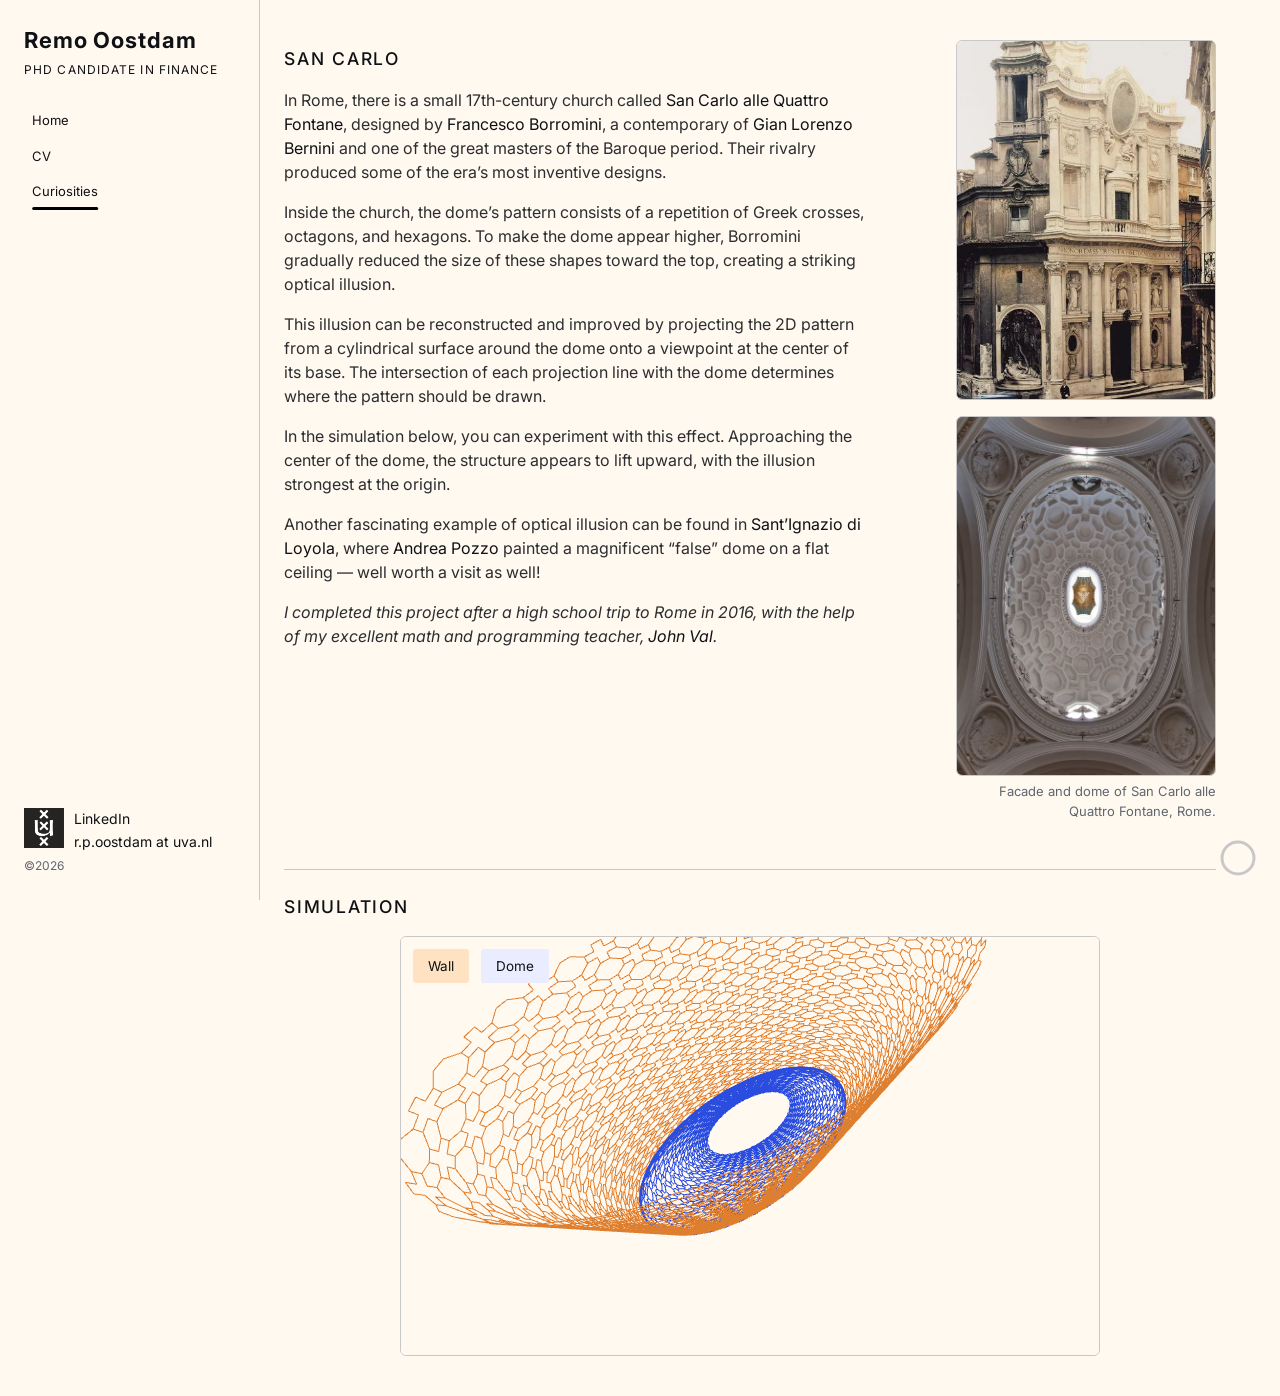
==== commit 76fc66b5: "Update" ====
--- a/curiosity.html
+++ b/curiosity.html
@@ -1,1061 +1,1206 @@
 <!doctype html>
 <html lang="en">
 <head>
-  <meta charset="utf-8"/>
-  <meta name="viewport" content="width=device-width, initial-scale=1"/>
-  <title>Remo Oostdam — Curiosities</title>
-  <meta name="description" content="Remo Oostdam – Other Projects"/>
-
-  <!-- Favicons -->
-  <link rel="icon" href="/favicon.ico" sizes="any">
-  <link rel="icon" type="image/png" sizes="32x32" href="/favicon-32x32.png">
-  <link rel="icon" type="image/png" sizes="16x16" href="/favicon-16x16.png">
-  <link rel="apple-touch-icon" href="/apple-touch-icon.png">
-  <link rel="manifest" href="/site.webmanifest">
-
-  <!-- Inter -->
-  <link rel="preconnect" href="https://fonts.googleapis.com">
-  <link rel="preconnect" href="https://fonts.gstatic.com" crossorigin>
-  <link href="https://fonts.googleapis.com/css2?family=Inter:wght@200;300;400;500;600&display=swap" rel="stylesheet">
-
-  <!-- JS for simulation -->
-  <script src="assets/js/three.min.js"></script>
-  <script src="assets/js/CircleAxisControls2.js"></script>
-  <script src="assets/js/odeSolvers.js"></script>
-  <script src="assets/js/JSON.js"></script>
-
-  <style>
-    :root {
-      --bg: #FFF9F0;
-      --text: #0f1115;
-      --muted: #5f6670;
-      --line: #c8c8c8;
-      --accent: #000000;
-      --max: 980px;
-      --sidebar-width: 260px;
-      --art-w: 200px;
-    }
-
-    html { box-sizing: border-box; }
-    *, *:before, *:after { box-sizing: inherit; }
-
-    body {
-      margin: 0;
-      background: var(--bg);
-      color: #2b2d30;
-      font-family: "Inter", system-ui, -apple-system, "Segoe UI", Roboto, Helvetica, Arial, sans-serif;
-      font-weight: 400;
-      font-size: 16px;
-      line-height: 1.5;
-      -webkit-font-smoothing: antialiased;
-      text-rendering: optimizeLegibility;
-    }
-
-    a {
-      color: var(--text);
-      text-decoration: none;
-      transition: color .2s ease, opacity .2s ease, text-decoration .2s ease, background .15s ease;
-    }
-    a:hover { text-decoration: underline; }
-
-    /* ---------- LAYOUT ---------- */
-    .layout { display: flex; min-height: 100vh; }
-
-    .sidebar {
-      position: fixed;
-      top: 0;
-      left: 0;
-      width: var(--sidebar-width);
-      height: 100vh;
-      padding: 24px 24px;
-      border-right: 1px solid var(--line);
-      background: var(--bg);
-      display: flex;
-      flex-direction: column;
-      justify-content: space-between;
-    }
-
-    .sidebar-top { display: flex; flex-direction: column; gap: 16px; }
-
-    .sidebar-header-row {
-      display: flex;
-      align-items: center;
-      justify-content: space-between;
-    }
-
-    .sidebar-name {
-      font-weight: 700;
-      font-size: 22px;
-      letter-spacing: 0.04em;
-      color: var(--text);
-      margin-bottom: 4px;
-    }
-
-    .sidebar-role {
-      font-size: 12px;
-      letter-spacing: .092em;
-      text-transform: uppercase;
-      color: var(--text);
-    }
-
-    .sidebar-nav {
-      display: flex;
-      flex-direction: column;
-      gap: 4px;
-      margin-top: 10px;
-    }
-
-    .sidebar-link {
-      display: inline-block;
-      padding: 6px 8px;
-      font-size: 13px;
-      color: var(--text);
-      width: max-content;
-      position: relative;
-      background: none;
-      text-decoration: none;
-    }
-
-    .sidebar-link:not(.active):hover {
-      text-decoration: underline;
-      text-decoration-thickness: 2px;
-      text-underline-offset: 3px;
-    }
-
-    .sidebar-link.active {
-      pointer-events: none;
-      cursor: default;
-    }
-
-    .sidebar-link.active::after {
-      content: "";
-      position: absolute;
-      left: 50%;
-      bottom: -2px;
-      transform: translateX(-50%);
-      width: 80%;
-      height: 3px;
-      background: black;
-      border-radius: 2px;
-    }
-
-    .sidebar-link.active:hover { background: none; }
-
-    .sidebar-bottom { margin-top: 24px; }
-
-    .uva-contact-row {
-      display: flex;
-      align-items: flex-start;
-      gap: 10px;
-    }
-
-    .sidebar-contact {
-  display: flex;
-  flex-direction: column;
-  gap: 2px;
-  font-size: 14px;
-}
-
-
-    .uva-logo img {
-      height: 40px;
-      width: auto;
-      display: block;
-      opacity: .85;
-      transition: opacity .2s ease;
-    }
-
-    .uva-logo img:hover { opacity: 1; }
-
-    .sidebar-copy {
-      font-size: 12px;
-      color: var(--muted);
-      margin-top: 4px;
-    }
-
-    .content-wrap {
-      margin-left: var(--sidebar-width);
-      max-width: var(--max);
-      width: 100%;
-      padding: 32px 24px 40px;
-    }
-
-    /* ---------- Hamburger menu ---------- */
-    .menu-toggle {
-      display: none;
-      background: transparent;
-      border: none;
-      padding: 4px;
-      cursor: pointer;
-    }
-
-    .menu-bar {
-      display: block;
-      width: 20px;
-      height: 2px;
-      background: var(--text);
-      margin: 4px 0;
-      transition: transform .2s ease, opacity .2s ease;
-    }
-
-    .menu-toggle.is-open .menu-bar:nth-child(1) {
-      transform: translateY(6px) rotate(45deg);
-    }
-    .menu-toggle.is-open .menu-bar:nth-child(2) { opacity: 0; }
-    .menu-toggle.is-open .menu-bar:nth-child(3) {
-      transform: translateY(-6px) rotate(-45deg);
-    }
-
-    /* ---------- Content styling ---------- */
-    .content {
-      display: grid;
-      grid-template-columns: 1fr 320px;
-      gap: 32px;
-      align-items: flex-start;
-      margin-top: -22px;
-    }
-
-    section { margin-top: 22px; padding-top: 14px; }
-
-    h2 {
-      font-weight: 500;
-      font-size: 17.5px;
-      letter-spacing: .10em;
-      text-transform: uppercase;
-      margin: 0 0 6px;
-      color: var(--text);
-    }
-
-    .lead {
-      font-size: 15px;
-      font-weight: 300;
-      margin: 0 0 8px;
-      max-width: 68ch;
-    }
-
-    /* ---------- RIGHT COLUMN: two images ---------- */
-    .other-art {
-      margin-top: 48px;
-      justify-self: end;
-      place-self: start end;
-      width: max-content;
-    }
-
-    .media-pair {
-      display: grid;
-      grid-template-columns: 1fr; /* desktop: stacked */
-      gap: 16px;
-    }
-
-    .facade-shift { object-position: center 95%; }
-    .top-shift { margin-top: -18px; }
-
-    .media-pair img {
-      width: 100%;
-      max-width: 260px;
-      height: 360px;
-      object-fit: cover;
-      border: 1px solid var(--line);
-      border-radius: 6px;
-      margin-left: auto;
-      margin-right: auto;
-      display: block;
-      cursor: pointer;
-      transition: transform .25s ease, box-shadow .25s ease;
-    }
-
-    .media-pair img:hover {
-      transform: scale(1.02);
-      box-shadow: 0 4px 12px rgba(0, 0, 0, .08);
-    }
-
-    .caption-small {
-      color: var(--muted);
-      font-size: 13px;
-      margin-top: 6px;
-      max-width: 260px;
-      text-align: right;
-    }
-
-    /* ---------- SIMULATION SECTION ---------- */
-    .viz-section {
-      margin-top: 48px;
-      padding-top: 24px;
-      border-top: 1px solid var(--line);
-    }
-
-    .viz-section h2 { text-align: left; }
-
-    .viz-wrapper {
-      margin-top: 16px;
-      max-width: 700px;
-      margin-left: auto;
-      margin-right: auto;
-    }
-
-    .viz {
-      position: relative;
-      border: 1px solid var(--line);
-      border-radius: 6px;
-      background: var(--bg);
-      height: 420px;
-      min-height: 320px;
-      overflow: hidden;
-    }
-
-    #vizMount { position: absolute; inset: 0; }
-
-    .ui-toolbar {
-      position: absolute;
-      top: 12px;
-      left: 12px;
-      z-index: 5;
-      display: flex;
-      gap: 12px;
-      align-items: center;
-      background: transparent;
-      border: none;
-      padding: 0;
-    }
-
-    .btn {
-      appearance: none;
-      height: 34px;
-      padding: 0 14px;
-      border: 1px solid transparent;
-      border-radius: 3px;
-      background: transparent;
-      color: var(--text);
-      font: 400 13.5px/1 "Inter", system-ui, -apple-system, "Segoe UI", Roboto, Helvetica, Arial;
-      cursor: pointer;
-      transition: background .15s ease, color .15s ease, border-color .15s ease;
-    }
-
-    .btn:hover { background: rgba(0, 0, 0, 0.04); }
-
-    .btn:focus-visible {
-      outline: none;
-      border: 1px solid rgba(0, 0, 0, 0.25);
-    }
-
-    .btn.wall.active { background: #ffe2c2; }
-    .btn.dome.active { background: #e9edff; }
-    .btn.wall.active:hover { background: #ffd8a8; }
-    .btn.dome.active:hover { background: #e1e7ff; }
-
-    .viz, #vizMount, .viz canvas { cursor: grab; }
-    .viz:active, #vizMount:active, .viz canvas:active { cursor: grabbing; }
-
-    /* ---------- TURM DER BLAUEN PFERDE SECTION ---------- */
-    .turm-section {
-      margin-top: 48px;
-      padding-top: 24px;
-      border-top: 1px solid var(--line);
-    }
-
-    .turm-layout {
-      display: grid;
-      grid-template-columns: minmax(0, 1fr) 320px;
-      gap: 24px;
-      align-items: flex-start;
-      margin-top: 12px;
-    }
-
-    .turm-text p { max-width: 68ch; }
-
-    .turm-images-column {
-      display: flex;
-      flex-direction: column;
-      gap: 16px;
-    }
-
-    .turm-images-right {
-      display: grid;
-      grid-template-columns: 1fr 1fr;
-      gap: 12px;
-    }
-
-    .turm-images-right img,
-    .turm-bottom-img {
-      width: 100%;
-      border: 1px solid var(--line);
-      border-radius: 6px;
-      cursor: pointer;
-      display: block;
-      margin: 0;
-      transition: transform .25s ease, box-shadow .25s ease;
-    }
-
-    .turm-images-right img:hover,
-    .turm-bottom-img:hover {
-      transform: scale(1.02);
-      box-shadow: 0 4px 12px rgba(0, 0, 0, .08);
-    }
-
-    .turm-bottom { margin: 0; text-align: center; }
-
-    .turm-bottom figcaption {
-      color: var(--muted);
-      font-size: 13px;
-      margin-top: 6px;
-    }
-
-    @media (max-width: 900px) {
-      .turm-layout { grid-template-columns: 1fr; }
-      .turm-images-right { grid-template-columns: 1fr; }
-    }
-
-    /* ---------- Lightbox ---------- */
-    .lightbox {
-      display: none;
-      position: fixed;
-      z-index: 1000;
-      left: 0;
-      top: 0;
-      width: 100%;
-      height: 100%;
-      background: rgba(0, 0, 0, 0.85);
-      backdrop-filter: blur(4px);
-      overflow: auto;
-    }
-
-    .lightbox-content {
-      display: block;
-      margin: auto;
-      max-width: 90vw;
-      max-height: 90vh;
-      box-shadow: 0 0 30px rgba(0, 0, 0, 0.6);
-      border: 4px solid #fff;
-      transition: transform .3s ease;
-    }
-
-    .lightbox-content.rotated {
-      transform: rotate(90deg) scale(1.3);
-      max-height: 95vh;
-      max-width: 95vw;
-    }
-
-    .lightbox-caption {
-      margin: 16px auto;
-      text-align: center;
-      color: #f0f0f0;
-      font-size: 14px;
-      max-width: 80%;
-    }
-
-    .lightbox-close {
-      position: absolute;
-      top: 20px;
-      right: 35px;
-      color: #f0f0f0;
-      font-size: 32px;
-      font-weight: 300;
-      cursor: pointer;
-      transition: .2s;
-    }
-
-    .lightbox-close:hover { color: #fff; }
-
-    /* ---------- Scroll progress circle ---------- */
-    .scroll-progress {
-      position: fixed;
-      right: 24px;
-      bottom: 24px;
-      width: 36px;
-      height: 36px;
-      z-index: 200;
-      pointer-events: none;
-    }
-
-    .scroll-progress svg {
-      width: 100%;
-      height: 100%;
-      transform: rotate(-90deg);
-    }
-
-    .scroll-progress__bg {
-      fill: none;
-      stroke: var(--line);
-      stroke-width: 3;
-    }
-
-    .scroll-progress__value {
-      fill: none;
-      stroke: #b55e33;
-      stroke-width: 3;
-      stroke-linecap: round;
-      stroke-dasharray: 100;
-      stroke-dashoffset: 100;
-      transition: stroke-dashoffset 0.15s ease-out;
-    }
-
-    /* ---------- RESPONSIVE ---------- */
-    @media (max-width: 1000px) {
-      .content { grid-template-columns: 1fr; }
-    }
-
-    @media (max-width: 900px) {
-      .layout { flex-direction: column; }
-
-      .sidebar {
-        position: static;
-        width: 100%;
-        height: auto;
-        border-right: none;
-        border-bottom: 1px solid var(--line);
-        padding: 16px 16px 12px;
-        flex-direction: column;
-        gap: 8px;
-      }
-
-      .sidebar-top { flex-direction: column; gap: 6px; }
-
-      .menu-toggle {
-        display: inline-flex;
-        flex-direction: column;
-        justify-content: center;
-        align-items: center;
-      }
-
-      .sidebar-nav {
-        flex-direction: column;
-        gap: 4px;
-        margin-top: 4px;
-        display: none;
-      }
-
-      .sidebar-nav.is-open { display: flex; }
-
-      .sidebar-link { padding: 4px 0; font-size: 14px; }
-
-      .sidebar-bottom { margin-top: 6px; width: 100%; }
-
-      .uva-contact-row { align-items: center; gap: 8px; }
-
-      .uva-logo img { height: 30px; }
-
-      .sidebar-contact { flex-direction: column; gap: 2px; font-size: 13px; }
-
-      .sidebar-copy { margin-top: 2px; font-size: 11.5px; }
-
-      .content-wrap { margin-left: 0; padding: 20px 16px 56px; }
-
-      /* Curiosity-specific tweaks on mobile */
-      .other-art { margin-top: 24px; justify-self: start; width: 100%; }
-
-      /* ✅ Put gevel + dome side-by-side on phones */
-      .media-pair {
-        grid-template-columns: 1fr 1fr;
-        gap: 12px;
-      }
-
-      /* ✅ Make them fit the row cleanly */
-      .media-pair img {
-        max-width: none;
-        width: 100%;
-        height: auto;
-        aspect-ratio: 3 / 4;
-        margin-left: 0;
-        margin-right: 0;
-      }
-
-      /* ✅ Remove the negative nudge on mobile so both align */
-      .top-shift { margin-top: 0; }
-
-      .caption-small {
-        text-align: left;
-        max-width: none;
-      }
-
-      .facade-shift { object-position: center 20%; }
-
-      .viz-wrapper { max-width: 100%; }
-    }
-
-    @media (max-width: 600px) {
-      .lead, p { max-width: 55ch; }
-      .sidebar-name { font-size: 20px; }
-      .sidebar-role { font-size: 11px; }
-      .sidebar-contact { font-size: 12.5px; }
-    }
-  </style>
-
-  <!-- === DOME SIMULATION LOGIC (unchanged) === -->
-  <script>
-    var domeModel = {
-      name: "domeprojection",
-      showDome: true,
-      showWall: true,
-      scene: null,
-      renderer: null,
-      camera: null,
-      line: null,
-      linesWall: [],
-      linesProjection: [],
-      removeLinesProjection: function () {
-        for (var i = 0; i < this.linesProjection.length; i++) {
-          this.scene.remove(this.linesProjection[i]);
-        }
-        this.linesProjection = [];
-      },
-      l: [0],
-      a: 1,
-      b: 2,
-      c: 1,
-      lstartt: 0,
-      lendt: 2 * Math.PI,
-      lstepsize: Math.PI / 20000,
-      dldt: function (x, t) {
-        return [Math.sqrt(domeModel.b * domeModel.b * Math.cos(t) * Math.cos(t) + domeModel.a * domeModel.a * Math.sin(t) * Math.sin(t))];
-      },
-      numberOfUnits: 120,
-      numberOfSubUnits: 0,
-      units: [],
-      unitsx: [],
-      unitsy: [],
-      unitsz: [],
-      computeAxis: domeComputeAxis,
-      createWall: domeCreateWall,
-      createProjection: domeCreateProjection,
-      computeIntersection: domeComputeIntersection,
-      verticespattern0: [[3, 1], [2, 1], [2, 0], [1, 0], [1, 1], [0, 1], [0, 2], [1, 2], [1, 3], [2, 3], [2, 2], [3, 2], [4, 3], [5, 3], [6, 2], [6, 1], [5, 0], [4, 0], [3, 1], [3, 2]],
-      verticespattern1: [[3, 1], [4, 1], [4, 0], [5, 0], [5, 1], [6, 1], [6, 2], [5, 2], [5, 3], [4, 3], [4, 2], [3, 2], [2, 3], [1, 3], [0, 2], [0, 1], [1, 0], [2, 0], [3, 1], [3, 2]],
-      patternshiftl: 6,
-      patternshiftz: 3,
-      maxlevels: 24,
-      unitlengtz: 0
-    };
-
-    function computeCircumference(model) {
-      var x = [0], h = model.lstepsize, vl = model.dldt;
-      for (var t = model.lstartt; t < model.lendt; t += h) {
-        x = rk4(x, vl, h, t);
-      }
-      model.l = x;
-      return x;
-    }
-
-    function unitSplit(model) {
-      if (model.l[0] == 0) computeCircumference(model);
-      var units = model.units = [];
-      if (model.l[0] == 0) return;
-      var totalunits = model.numberOfUnits * (1 + model.numberOfSubUnits);
-      var ul = model.l[0] / totalunits,
-          x = [0],
-          h = model.lstepsize,
-          t = model.lstartt,
-          vl = model.dldt,
-          xn;
-      units[0] = t;
-      for (var i = 1; i <= totalunits; i++) {
-        while ((xn = rk4(x, vl, h, t))[0] < i * ul) {
-          x = xn;
-          t += h;
-        }
-        var ti = t - (((xn[0] - x[0]) > 0) ? (xn[0] - i * ul) * h / (xn[0] - x[0]) : 0);
-        units[i] = ti;
-      }
-      model.unitlengtz = units[model.numberOfSubUnits + 1] - units[0];
-    }
-
-    function domeCreateWall() {
-      var mainunits = domeModel.numberOfUnits, subunits = domeModel.numberOfSubUnits;
-      var pattern0 = domeModel.verticespattern0, pattern1 = domeModel.verticespattern1;
-      var patterncount = mainunits / domeModel.patternshiftl;
-      var patternunitcount = domeModel.patternshiftl * (1 + subunits);
-      var levelcount = domeModel.patternshiftz;
-      var unitsx = domeModel.unitsx, unitsy = domeModel.unitsy, unitz = domeModel.unitlengtz;
-      var material = new THREE.LineBasicMaterial({color: 0xde7f2f});
-      for (var j = 0; j < domeModel.maxlevels; j++) {
-        var pattern = (j % 2) ? pattern0 : pattern1;
-        for (var i = 0; i < patterncount; i++) {
-          var geometry = new THREE.Geometry();
-          for (var k = 0; k < pattern.length; k++) {
-            geometry.vertices.push(new THREE.Vector3(
-              unitsx[i * patternunitcount + pattern[k][0] * (1 + subunits)],
-              unitsy[i * patternunitcount + pattern[k][0] * (1 + subunits)],
-              (j * levelcount + pattern[k][1] * (1 + subunits)) * unitz
-            ));
-          }
-          var line = new THREE.Line(geometry, material);
-          domeModel.linesWall[j * patterncount + i] = line;
-          domeModel.scene.add(line);
-        }
-      }
-    }
-
-    function domeComputeAxis(model) {
-      for (var i = 0; i < model.units.length; i++) {
-        model.unitsx[i] = model.a * Math.cos(model.units[i]);
-        model.unitsy[i] = model.b * Math.sin(model.units[i]);
-        model.unitsz[i] = 0;
-      }
-    }
-
-    function domeCreateProjection(model) {
-      if (model.linesProjection.length > 0) model.removeLinesProjection();
-      var material = new THREE.LineBasicMaterial({color: 0x2a4de0});
-      for (var i = 0; i < model.linesWall.length; i++) {
-        var line = new THREE.Line(model.linesWall[i].geometry.clone(), material);
-        var vertices = line.geometry.vertices;
-        for (var k = 0; k < vertices.length; k++) model.computeIntersection(vertices[k]);
-        model.linesProjection[i] = line;
-        model.scene.add(line);
-      }
-    }
-
-    function domeComputeIntersection(p) {
-      var s = Math.sqrt(1 / (p.x * p.x / this.a / this.a + p.y * p.y / this.b / this.b + p.z * p.z / this.c / this.c));
-      p.x *= s; p.y *= s; p.z *= s;
-    }
-
-    function toggleWall(model) {
-      model.showWall = !model.showWall;
-      var btn = document.getElementById("toggleWallButton");
-      if (btn) btn.classList.toggle("active", model.showWall);
-      for (var i = 0; i < model.linesWall.length; i++) model.linesWall[i].visible = model.showWall;
-      model.renderer.render(model.scene, model.camera);
-    }
-
-    function toggleDome(model) {
-      model.showDome = !model.showDome;
-      var btn = document.getElementById("toggleDomeButton");
-      if (btn) btn.classList.toggle("active", model.showDome);
-      for (var i = 0; i < model.linesProjection.length; i++) model.linesProjection[i].visible = model.showDome;
-      model.renderer.render(model.scene, model.camera);
-    }
-
-    function init(model) {
-      unitSplit(model);
-      model.computeAxis(model);
-      model.scene = new THREE.Scene();
-      const mount = document.getElementById('vizMount');
-      const rect = () => mount.getBoundingClientRect();
-      model.renderer = new THREE.WebGLRenderer({antialias: true});
-      model.renderer.setSize(rect().width, rect().height);
-      model.renderer.setClearColor(new THREE.Color(0xFFF9F0), 1);
-      mount.appendChild(model.renderer.domElement);
-
-      model.camera = new THREE.PerspectiveCamera(80, rect().width / rect().height, 0.1, 1000);
-      const R = 0.5 * Math.max(model.a, model.b);
-      model.camera.position.set(-1.2 * R, 0.9 * R, 4 * R);
-      model.camera.up = new THREE.Vector3(0, 0, 1);
-      model.camera.lookAt(new THREE.Vector3(0, 0, 0));
-      model.scene.add(model.camera);
-
-      let light = new THREE.PointLight(0xffffff);
-      light.position.set(-20, 0, -40);
-      model.scene.add(light);
-      light = new THREE.PointLight(0x080808);
-      light.position.set(10, -20, 0);
-      model.scene.add(light);
-
-      model.createWall();
-      model.createProjection(model);
-
-      controls = new THREE.CircleAxisControls(model.camera, model.renderer.domElement, "z");
-      controls.update();
-
-      window.addEventListener('resize', function () {
-        const r = rect();
-        model.renderer.setSize(r.width, r.height);
-        model.camera.aspect = r.width / r.height;
-        model.camera.updateProjectionMatrix();
-      });
-
-      animate();
-    }
-
-    function animate() {
-      requestAnimationFrame(animate);
-      domeModel.renderer.render(domeModel.scene, domeModel.camera);
-    }
-  </script>
+    <meta charset="utf-8"/>
+    <meta name="viewport" content="width=device-width, initial-scale=1"/>
+    <title>Remo Oostdam — Curiosities</title>
+    <meta name="description" content="Remo Oostdam – Other Projects"/>
+
+
+    <!-- Favicons -->
+    <link rel="icon" href="assets/favicon.ico" sizes="any">
+    <link rel="shortcut icon" href="assets/favicon.ico">
+
+    <link rel="icon" type="image/png" sizes="32x32" href="assets/favicon-32x32.png">
+    <link rel="icon" type="image/png" sizes="16x16" href="assets/favicon-16x16.png">
+    <link rel="icon" type="image/png" sizes="96x96" href="/favicon-96x96.png">
+    <link rel="apple-touch-icon" href="assets/apple-icon.png">
+
+
+    <!-- Inter -->
+    <link rel="preconnect" href="https://fonts.googleapis.com">
+    <link rel="preconnect" href="https://fonts.gstatic.com" crossorigin>
+    <link href="https://fonts.googleapis.com/css2?family=Inter:wght@200;300;400;500;600&display=swap" rel="stylesheet">
+
+    <!-- JS for simulation -->
+    <script src="assets/js/three.min.js"></script>
+    <script src="assets/js/CircleAxisControls2.js"></script>
+    <script src="assets/js/odeSolvers.js"></script>
+    <script src="assets/js/JSON.js"></script>
+
+    <style>
+        :root {
+            --bg: #FFF9F0;
+            --text: #0f1115;
+            --muted: #5f6670;
+            --line: #c8c8c8;
+            --accent: #000000;
+            --max: 980px;
+            --sidebar-width: 260px;
+            --art-w: 200px;
+        }
+
+        html {
+            box-sizing: border-box;
+        }
+
+        *, *:before, *:after {
+            box-sizing: inherit;
+        }
+
+        body {
+            margin: 0;
+            background: var(--bg);
+            color: #2b2d30;
+            font-family: "Inter", system-ui, -apple-system, "Segoe UI", Roboto, Helvetica, Arial, sans-serif;
+            font-weight: 400;
+            font-size: 16px;
+            line-height: 1.5;
+            -webkit-font-smoothing: antialiased;
+            text-rendering: optimizeLegibility;
+        }
+
+        a {
+            color: var(--text);
+            text-decoration: none;
+            transition: color .2s ease, opacity .2s ease, text-decoration .2s ease, background .15s ease;
+        }
+
+        a:hover {
+            text-decoration: underline;
+        }
+
+        /* ---------- LAYOUT ---------- */
+        .layout {
+            display: flex;
+            min-height: 100vh;
+        }
+
+        .sidebar {
+            position: fixed;
+            top: 0;
+            left: 0;
+            width: var(--sidebar-width);
+            height: 100vh;
+            padding: 24px 24px;
+            border-right: 1px solid var(--line);
+            background: var(--bg);
+            display: flex;
+            flex-direction: column;
+            justify-content: space-between;
+        }
+
+        .sidebar-top {
+            display: flex;
+            flex-direction: column;
+            gap: 16px;
+        }
+
+        .sidebar-header-row {
+            display: flex;
+            align-items: center;
+            justify-content: space-between;
+        }
+
+        .sidebar-name {
+            font-weight: 700;
+            font-size: 22px;
+            letter-spacing: 0.04em;
+            color: var(--text);
+            margin-bottom: 4px;
+        }
+
+        .sidebar-role {
+            font-size: 12px;
+            letter-spacing: .092em;
+            text-transform: uppercase;
+            color: var(--text);
+        }
+
+        .sidebar-nav {
+            display: flex;
+            flex-direction: column;
+            gap: 4px;
+            margin-top: 10px;
+        }
+
+        .sidebar-link {
+            display: inline-block;
+            padding: 6px 8px;
+            font-size: 13px;
+            color: var(--text);
+            width: max-content;
+            position: relative;
+            background: none;
+            text-decoration: none;
+        }
+
+        .sidebar-link:not(.active):hover {
+            text-decoration: underline;
+            text-decoration-thickness: 2px;
+            text-underline-offset: 3px;
+        }
+
+        .sidebar-link.active {
+            pointer-events: none;
+            cursor: default;
+        }
+
+        .sidebar-link.active::after {
+            content: "";
+            position: absolute;
+            left: 50%;
+            bottom: -2px;
+            transform: translateX(-50%);
+            width: 80%;
+            height: 3px;
+            background: black;
+            border-radius: 2px;
+        }
+
+        .sidebar-link.active:hover {
+            background: none;
+        }
+
+        .sidebar-bottom {
+            margin-top: 24px;
+        }
+
+        .uva-contact-row {
+            display: flex;
+            align-items: flex-start;
+            gap: 10px;
+        }
+
+        .sidebar-contact {
+            display: flex;
+            flex-direction: column;
+            gap: 2px;
+            font-size: 14px;
+        }
+
+
+        .uva-logo img {
+            height: 40px;
+            width: auto;
+            display: block;
+            opacity: .85;
+            transition: opacity .2s ease;
+        }
+
+        .uva-logo img:hover {
+            opacity: 1;
+        }
+
+        .sidebar-copy {
+            font-size: 12px;
+            color: var(--muted);
+            margin-top: 4px;
+        }
+
+        .content-wrap {
+            margin-left: var(--sidebar-width);
+            max-width: var(--max);
+            width: 100%;
+            padding: 32px 24px 40px;
+        }
+
+        /* ---------- Hamburger menu ---------- */
+        .menu-toggle {
+            display: none;
+            background: transparent;
+            border: none;
+            padding: 4px;
+            cursor: pointer;
+        }
+
+        .menu-bar {
+            display: block;
+            width: 20px;
+            height: 2px;
+            background: var(--text);
+            margin: 4px 0;
+            transition: transform .2s ease, opacity .2s ease;
+        }
+
+        .menu-toggle.is-open .menu-bar:nth-child(1) {
+            transform: translateY(6px) rotate(45deg);
+        }
+
+        .menu-toggle.is-open .menu-bar:nth-child(2) {
+            opacity: 0;
+        }
+
+        .menu-toggle.is-open .menu-bar:nth-child(3) {
+            transform: translateY(-6px) rotate(-45deg);
+        }
+
+        /* ---------- Content styling ---------- */
+        .content {
+            display: grid;
+            grid-template-columns: 1fr 320px;
+            gap: 32px;
+            align-items: flex-start;
+            margin-top: -22px;
+        }
+
+        section {
+            margin-top: 22px;
+            padding-top: 14px;
+        }
+
+        h2 {
+            font-weight: 500;
+            font-size: 17.5px;
+            letter-spacing: .10em;
+            text-transform: uppercase;
+            margin: 0 0 6px;
+            color: var(--text);
+        }
+
+        .lead {
+            font-size: 15px;
+            font-weight: 300;
+            margin: 0 0 8px;
+            max-width: 68ch;
+        }
+
+        /* ---------- RIGHT COLUMN: two images ---------- */
+        .other-art {
+            margin-top: 48px;
+            justify-self: end;
+            place-self: start end;
+            width: max-content;
+        }
+
+        .media-pair {
+            display: grid;
+            grid-template-columns: 1fr; /* desktop: stacked */
+            gap: 16px;
+        }
+
+        .facade-shift {
+            object-position: center 95%;
+        }
+
+        .top-shift {
+            margin-top: -18px;
+        }
+
+        .media-pair img {
+            width: 100%;
+            max-width: 260px;
+            height: 360px;
+            object-fit: cover;
+            border: 1px solid var(--line);
+            border-radius: 6px;
+            margin-left: auto;
+            margin-right: auto;
+            display: block;
+            cursor: pointer;
+            transition: transform .25s ease, box-shadow .25s ease;
+        }
+
+        .media-pair img:hover {
+            transform: scale(1.02);
+            box-shadow: 0 4px 12px rgba(0, 0, 0, .08);
+        }
+
+        .caption-small {
+            color: var(--muted);
+            font-size: 13px;
+            margin-top: 6px;
+            max-width: 260px;
+            text-align: right;
+        }
+
+        /* ---------- SIMULATION SECTION ---------- */
+        .viz-section {
+            margin-top: 48px;
+            padding-top: 24px;
+            border-top: 1px solid var(--line);
+        }
+
+        .viz-section h2 {
+            text-align: left;
+        }
+
+        .viz-wrapper {
+            margin-top: 16px;
+            max-width: 700px;
+            margin-left: auto;
+            margin-right: auto;
+        }
+
+        .viz {
+            position: relative;
+            border: 1px solid var(--line);
+            border-radius: 6px;
+            background: var(--bg);
+            height: 420px;
+            min-height: 320px;
+            overflow: hidden;
+        }
+
+        #vizMount {
+            position: absolute;
+            inset: 0;
+        }
+
+        .ui-toolbar {
+            position: absolute;
+            top: 12px;
+            left: 12px;
+            z-index: 5;
+            display: flex;
+            gap: 12px;
+            align-items: center;
+            background: transparent;
+            border: none;
+            padding: 0;
+        }
+
+        .btn {
+            appearance: none;
+            height: 34px;
+            padding: 0 14px;
+            border: 1px solid transparent;
+            border-radius: 3px;
+            background: transparent;
+            color: var(--text);
+            font: 400 13.5px/1 "Inter", system-ui, -apple-system, "Segoe UI", Roboto, Helvetica, Arial;
+            cursor: pointer;
+            transition: background .15s ease, color .15s ease, border-color .15s ease;
+        }
+
+        .btn:hover {
+            background: rgba(0, 0, 0, 0.04);
+        }
+
+        .btn:focus-visible {
+            outline: none;
+            border: 1px solid rgba(0, 0, 0, 0.25);
+        }
+
+        .btn.wall.active {
+            background: #ffe2c2;
+        }
+
+        .btn.dome.active {
+            background: #e9edff;
+        }
+
+        .btn.wall.active:hover {
+            background: #ffd8a8;
+        }
+
+        .btn.dome.active:hover {
+            background: #e1e7ff;
+        }
+
+        .viz, #vizMount, .viz canvas {
+            cursor: grab;
+        }
+
+        .viz:active, #vizMount:active, .viz canvas:active {
+            cursor: grabbing;
+        }
+
+        /* ---------- TURM DER BLAUEN PFERDE SECTION ---------- */
+        .turm-section {
+            margin-top: 48px;
+            padding-top: 24px;
+            border-top: 1px solid var(--line);
+        }
+
+        .turm-layout {
+            display: grid;
+            grid-template-columns: minmax(0, 1fr) 320px;
+            gap: 24px;
+            align-items: flex-start;
+            margin-top: 12px;
+        }
+
+        .turm-text p {
+            max-width: 68ch;
+        }
+
+        .turm-images-column {
+            display: flex;
+            flex-direction: column;
+            gap: 16px;
+        }
+
+        .turm-images-right {
+            display: grid;
+            grid-template-columns: 1fr 1fr;
+            gap: 12px;
+        }
+
+        .turm-images-right img,
+        .turm-bottom-img {
+            width: 100%;
+            border: 1px solid var(--line);
+            border-radius: 6px;
+            cursor: pointer;
+            display: block;
+            margin: 0;
+            transition: transform .25s ease, box-shadow .25s ease;
+        }
+
+        .turm-images-right img:hover,
+        .turm-bottom-img:hover {
+            transform: scale(1.02);
+            box-shadow: 0 4px 12px rgba(0, 0, 0, .08);
+        }
+
+        .turm-bottom {
+            margin: 0;
+            text-align: center;
+        }
+
+        .turm-bottom figcaption {
+            color: var(--muted);
+            font-size: 13px;
+            margin-top: 6px;
+        }
+
+        @media (max-width: 900px) {
+            .turm-layout {
+                grid-template-columns: 1fr;
+            }
+
+            .turm-images-right {
+                grid-template-columns: 1fr;
+            }
+        }
+
+        /* ---------- Lightbox ---------- */
+        .lightbox {
+            display: none;
+            position: fixed;
+            z-index: 1000;
+            left: 0;
+            top: 0;
+            width: 100%;
+            height: 100%;
+            background: rgba(0, 0, 0, 0.85);
+            backdrop-filter: blur(4px);
+            overflow: auto;
+        }
+
+        .lightbox-content {
+            display: block;
+            margin: auto;
+            max-width: 90vw;
+            max-height: 90vh;
+            box-shadow: 0 0 30px rgba(0, 0, 0, 0.6);
+            border: 4px solid #fff;
+            transition: transform .3s ease;
+        }
+
+        .lightbox-content.rotated {
+            transform: rotate(90deg) scale(1.3);
+            max-height: 95vh;
+            max-width: 95vw;
+        }
+
+        .lightbox-caption {
+            margin: 16px auto;
+            text-align: center;
+            color: #f0f0f0;
+            font-size: 14px;
+            max-width: 80%;
+        }
+
+        .lightbox-close {
+            position: absolute;
+            top: 20px;
+            right: 35px;
+            color: #f0f0f0;
+            font-size: 32px;
+            font-weight: 300;
+            cursor: pointer;
+            transition: .2s;
+        }
+
+        .lightbox-close:hover {
+            color: #fff;
+        }
+
+        /* ---------- Scroll progress circle ---------- */
+        .scroll-progress {
+            position: fixed;
+            right: 24px;
+            bottom: 24px;
+            width: 36px;
+            height: 36px;
+            z-index: 200;
+            pointer-events: none;
+        }
+
+        .scroll-progress svg {
+            width: 100%;
+            height: 100%;
+            transform: rotate(-90deg);
+        }
+
+        .scroll-progress__bg {
+            fill: none;
+            stroke: var(--line);
+            stroke-width: 3;
+        }
+
+        .scroll-progress__value {
+            fill: none;
+            stroke: #b55e33;
+            stroke-width: 3;
+            stroke-linecap: round;
+            stroke-dasharray: 100;
+            stroke-dashoffset: 100;
+            transition: stroke-dashoffset 0.15s ease-out;
+        }
+
+        /* ---------- RESPONSIVE ---------- */
+        @media (max-width: 1000px) {
+            .content {
+                grid-template-columns: 1fr;
+            }
+        }
+
+        @media (max-width: 900px) {
+            .layout {
+                flex-direction: column;
+            }
+
+            .sidebar {
+                position: static;
+                width: 100%;
+                height: auto;
+                border-right: none;
+                border-bottom: 1px solid var(--line);
+                padding: 16px 16px 12px;
+                flex-direction: column;
+                gap: 8px;
+            }
+
+            .sidebar-top {
+                flex-direction: column;
+                gap: 6px;
+            }
+
+            .menu-toggle {
+                display: inline-flex;
+                flex-direction: column;
+                justify-content: center;
+                align-items: center;
+            }
+
+            .sidebar-nav {
+                flex-direction: column;
+                gap: 4px;
+                margin-top: 4px;
+                display: none;
+            }
+
+            .sidebar-nav.is-open {
+                display: flex;
+            }
+
+            .sidebar-link {
+                padding: 4px 0;
+                font-size: 14px;
+            }
+
+            .sidebar-bottom {
+                margin-top: 6px;
+                width: 100%;
+            }
+
+            .uva-contact-row {
+                align-items: center;
+                gap: 8px;
+            }
+
+            .uva-logo img {
+                height: 30px;
+            }
+
+            .sidebar-contact {
+                flex-direction: column;
+                gap: 2px;
+                font-size: 13px;
+            }
+
+            .sidebar-copy {
+                margin-top: 2px;
+                font-size: 11.5px;
+            }
+
+            .content-wrap {
+                margin-left: 0;
+                padding: 20px 16px 56px;
+            }
+
+            /* Curiosity-specific tweaks on mobile */
+            .other-art {
+                margin-top: 24px;
+                justify-self: start;
+                width: 100%;
+            }
+
+            /* ✅ Put gevel + dome side-by-side on phones */
+            .media-pair {
+                grid-template-columns: 1fr 1fr;
+                gap: 12px;
+            }
+
+            /* ✅ Make them fit the row cleanly */
+            .media-pair img {
+                max-width: none;
+                width: 100%;
+                height: auto;
+                aspect-ratio: 3 / 4;
+                margin-left: 0;
+                margin-right: 0;
+            }
+
+            /* ✅ Remove the negative nudge on mobile so both align */
+            .top-shift {
+                margin-top: 0;
+            }
+
+            .caption-small {
+                text-align: left;
+                max-width: none;
+            }
+
+            .facade-shift {
+                object-position: center 20%;
+            }
+
+            .viz-wrapper {
+                max-width: 100%;
+            }
+        }
+
+        @media (max-width: 600px) {
+            .lead, p {
+                max-width: 55ch;
+            }
+
+            .sidebar-name {
+                font-size: 20px;
+            }
+
+            .sidebar-role {
+                font-size: 11px;
+            }
+
+            .sidebar-contact {
+                font-size: 12.5px;
+            }
+        }
+    </style>
+
+    <!-- === DOME SIMULATION LOGIC (unchanged) === -->
+    <script>
+        var domeModel = {
+            name: "domeprojection",
+            showDome: true,
+            showWall: true,
+            scene: null,
+            renderer: null,
+            camera: null,
+            line: null,
+            linesWall: [],
+            linesProjection: [],
+            removeLinesProjection: function () {
+                for (var i = 0; i < this.linesProjection.length; i++) {
+                    this.scene.remove(this.linesProjection[i]);
+                }
+                this.linesProjection = [];
+            },
+            l: [0],
+            a: 1,
+            b: 2,
+            c: 1,
+            lstartt: 0,
+            lendt: 2 * Math.PI,
+            lstepsize: Math.PI / 20000,
+            dldt: function (x, t) {
+                return [Math.sqrt(domeModel.b * domeModel.b * Math.cos(t) * Math.cos(t) + domeModel.a * domeModel.a * Math.sin(t) * Math.sin(t))];
+            },
+            numberOfUnits: 120,
+            numberOfSubUnits: 0,
+            units: [],
+            unitsx: [],
+            unitsy: [],
+            unitsz: [],
+            computeAxis: domeComputeAxis,
+            createWall: domeCreateWall,
+            createProjection: domeCreateProjection,
+            computeIntersection: domeComputeIntersection,
+            verticespattern0: [[3, 1], [2, 1], [2, 0], [1, 0], [1, 1], [0, 1], [0, 2], [1, 2], [1, 3], [2, 3], [2, 2], [3, 2], [4, 3], [5, 3], [6, 2], [6, 1], [5, 0], [4, 0], [3, 1], [3, 2]],
+            verticespattern1: [[3, 1], [4, 1], [4, 0], [5, 0], [5, 1], [6, 1], [6, 2], [5, 2], [5, 3], [4, 3], [4, 2], [3, 2], [2, 3], [1, 3], [0, 2], [0, 1], [1, 0], [2, 0], [3, 1], [3, 2]],
+            patternshiftl: 6,
+            patternshiftz: 3,
+            maxlevels: 24,
+            unitlengtz: 0
+        };
+
+        function computeCircumference(model) {
+            var x = [0], h = model.lstepsize, vl = model.dldt;
+            for (var t = model.lstartt; t < model.lendt; t += h) {
+                x = rk4(x, vl, h, t);
+            }
+            model.l = x;
+            return x;
+        }
+
+        function unitSplit(model) {
+            if (model.l[0] == 0) computeCircumference(model);
+            var units = model.units = [];
+            if (model.l[0] == 0) return;
+            var totalunits = model.numberOfUnits * (1 + model.numberOfSubUnits);
+            var ul = model.l[0] / totalunits,
+                x = [0],
+                h = model.lstepsize,
+                t = model.lstartt,
+                vl = model.dldt,
+                xn;
+            units[0] = t;
+            for (var i = 1; i <= totalunits; i++) {
+                while ((xn = rk4(x, vl, h, t))[0] < i * ul) {
+                    x = xn;
+                    t += h;
+                }
+                var ti = t - (((xn[0] - x[0]) > 0) ? (xn[0] - i * ul) * h / (xn[0] - x[0]) : 0);
+                units[i] = ti;
+            }
+            model.unitlengtz = units[model.numberOfSubUnits + 1] - units[0];
+        }
+
+        function domeCreateWall() {
+            var mainunits = domeModel.numberOfUnits, subunits = domeModel.numberOfSubUnits;
+            var pattern0 = domeModel.verticespattern0, pattern1 = domeModel.verticespattern1;
+            var patterncount = mainunits / domeModel.patternshiftl;
+            var patternunitcount = domeModel.patternshiftl * (1 + subunits);
+            var levelcount = domeModel.patternshiftz;
+            var unitsx = domeModel.unitsx, unitsy = domeModel.unitsy, unitz = domeModel.unitlengtz;
+            var material = new THREE.LineBasicMaterial({color: 0xde7f2f});
+            for (var j = 0; j < domeModel.maxlevels; j++) {
+                var pattern = (j % 2) ? pattern0 : pattern1;
+                for (var i = 0; i < patterncount; i++) {
+                    var geometry = new THREE.Geometry();
+                    for (var k = 0; k < pattern.length; k++) {
+                        geometry.vertices.push(new THREE.Vector3(
+                            unitsx[i * patternunitcount + pattern[k][0] * (1 + subunits)],
+                            unitsy[i * patternunitcount + pattern[k][0] * (1 + subunits)],
+                            (j * levelcount + pattern[k][1] * (1 + subunits)) * unitz
+                        ));
+                    }
+                    var line = new THREE.Line(geometry, material);
+                    domeModel.linesWall[j * patterncount + i] = line;
+                    domeModel.scene.add(line);
+                }
+            }
+        }
+
+        function domeComputeAxis(model) {
+            for (var i = 0; i < model.units.length; i++) {
+                model.unitsx[i] = model.a * Math.cos(model.units[i]);
+                model.unitsy[i] = model.b * Math.sin(model.units[i]);
+                model.unitsz[i] = 0;
+            }
+        }
+
+        function domeCreateProjection(model) {
+            if (model.linesProjection.length > 0) model.removeLinesProjection();
+            var material = new THREE.LineBasicMaterial({color: 0x2a4de0});
+            for (var i = 0; i < model.linesWall.length; i++) {
+                var line = new THREE.Line(model.linesWall[i].geometry.clone(), material);
+                var vertices = line.geometry.vertices;
+                for (var k = 0; k < vertices.length; k++) model.computeIntersection(vertices[k]);
+                model.linesProjection[i] = line;
+                model.scene.add(line);
+            }
+        }
+
+        function domeComputeIntersection(p) {
+            var s = Math.sqrt(1 / (p.x * p.x / this.a / this.a + p.y * p.y / this.b / this.b + p.z * p.z / this.c / this.c));
+            p.x *= s;
+            p.y *= s;
+            p.z *= s;
+        }
+
+        function toggleWall(model) {
+            model.showWall = !model.showWall;
+            var btn = document.getElementById("toggleWallButton");
+            if (btn) btn.classList.toggle("active", model.showWall);
+            for (var i = 0; i < model.linesWall.length; i++) model.linesWall[i].visible = model.showWall;
+            model.renderer.render(model.scene, model.camera);
+        }
+
+        function toggleDome(model) {
+            model.showDome = !model.showDome;
+            var btn = document.getElementById("toggleDomeButton");
+            if (btn) btn.classList.toggle("active", model.showDome);
+            for (var i = 0; i < model.linesProjection.length; i++) model.linesProjection[i].visible = model.showDome;
+            model.renderer.render(model.scene, model.camera);
+        }
+
+        function init(model) {
+            unitSplit(model);
+            model.computeAxis(model);
+            model.scene = new THREE.Scene();
+            const mount = document.getElementById('vizMount');
+            const rect = () => mount.getBoundingClientRect();
+            model.renderer = new THREE.WebGLRenderer({antialias: true});
+            model.renderer.setSize(rect().width, rect().height);
+            model.renderer.setClearColor(new THREE.Color(0xFFF9F0), 1);
+            mount.appendChild(model.renderer.domElement);
+
+            model.camera = new THREE.PerspectiveCamera(80, rect().width / rect().height, 0.1, 1000);
+            const R = 0.5 * Math.max(model.a, model.b);
+            model.camera.position.set(-1.2 * R, 0.9 * R, 4 * R);
+            model.camera.up = new THREE.Vector3(0, 0, 1);
+            model.camera.lookAt(new THREE.Vector3(0, 0, 0));
+            model.scene.add(model.camera);
+
+            let light = new THREE.PointLight(0xffffff);
+            light.position.set(-20, 0, -40);
+            model.scene.add(light);
+            light = new THREE.PointLight(0x080808);
+            light.position.set(10, -20, 0);
+            model.scene.add(light);
+
+            model.createWall();
+            model.createProjection(model);
+
+            controls = new THREE.CircleAxisControls(model.camera, model.renderer.domElement, "z");
+            controls.update();
+
+            window.addEventListener('resize', function () {
+                const r = rect();
+                model.renderer.setSize(r.width, r.height);
+                model.camera.aspect = r.width / r.height;
+                model.camera.updateProjectionMatrix();
+            });
+
+            animate();
+        }
+
+        function animate() {
+            requestAnimationFrame(animate);
+            domeModel.renderer.render(domeModel.scene, domeModel.camera);
+        }
+    </script>
 </head>
 <body>
-  <div class="layout">
+<div class="layout">
     <aside class="sidebar">
-      <div class="sidebar-top">
-        <div class="sidebar-header-row">
-          <div>
-            <div class="sidebar-name">Remo Oostdam</div>
-            <div class="sidebar-role">PhD Candidate in Finance</div>
-          </div>
-
-          <button
-            class="menu-toggle"
-            type="button"
-            aria-label="Toggle navigation menu"
-            aria-expanded="false"
-            aria-controls="main-menu"
-          >
-            <span class="menu-bar"></span>
-            <span class="menu-bar"></span>
-            <span class="menu-bar"></span>
-          </button>
+        <div class="sidebar-top">
+            <div class="sidebar-header-row">
+                <div>
+                    <div class="sidebar-name">Remo Oostdam</div>
+                    <div class="sidebar-role">PhD Candidate in Finance</div>
+                </div>
+
+                <button
+                        class="menu-toggle"
+                        type="button"
+                        aria-label="Toggle navigation menu"
+                        aria-expanded="false"
+                        aria-controls="main-menu"
+                >
+                    <span class="menu-bar"></span>
+                    <span class="menu-bar"></span>
+                    <span class="menu-bar"></span>
+                </button>
+            </div>
+
+            <nav class="sidebar-nav" id="main-menu" aria-label="Main menu">
+                <a class="sidebar-link" href="index.html">Home</a>
+                <a class="sidebar-link" href="cv.html">CV</a>
+                <a class="sidebar-link active" href="curiosity.html">Curiosities</a>
+            </nav>
         </div>
 
-        <nav class="sidebar-nav" id="main-menu" aria-label="Main menu">
-          <a class="sidebar-link" href="index.html">Home</a>
-          <a class="sidebar-link" href="cv.html">CV</a>
-          <a class="sidebar-link active" href="curiosity.html">Curiosities</a>
-        </nav>
-      </div>
-
-      <div class="sidebar-bottom">
-        <div class="uva-contact-row">
-          <a href="https://www.uva.nl/en" target="_blank" class="uva-logo" rel="noopener">
-            <img src="assets/uva.svg" alt="University of Amsterdam Logo">
-          </a>
-          <div class="sidebar-contact">
-            <a href="https://www.linkedin.com/in/remo-oostdam/" target="_blank" rel="noopener">LinkedIn</a>
-            <a class="js-email"
-               data-user="r.p.oostdam"
-               data-domain="uva.nl"
-               href="#"
-               rel="nofollow">
-              r.p.oostdam at uva.nl
-            </a>
-          </div>
+        <div class="sidebar-bottom">
+            <div class="uva-contact-row">
+                <a href="https://www.uva.nl/en" target="_blank" class="uva-logo" rel="noopener">
+                    <img src="assets/uva.svg" alt="University of Amsterdam Logo">
+                </a>
+                <div class="sidebar-contact">
+                    <a href="https://www.linkedin.com/in/remo-oostdam/" target="_blank" rel="noopener">LinkedIn</a>
+                    <a class="js-email"
+                       data-user="r.p.oostdam"
+                       data-domain="uva.nl"
+                       href="#"
+                       rel="nofollow">
+                        r.p.oostdam at uva.nl
+                    </a>
+                </div>
+            </div>
+            <span class="sidebar-copy">©<span id="year"></span></span>
         </div>
-        <span class="sidebar-copy">©<span id="year"></span></span>
-      </div>
     </aside>
 
     <div class="content-wrap">
-      <div class="content">
-        <main>
-          <section aria-labelledby="san-carlo">
-            <h2 id="san-carlo">San Carlo</h2>
-            <p>
-              In Rome, there is a small 17th-century church called
-              <a href="https://sancarlino.org/" target="_blank" rel="noopener">San Carlo alle Quattro Fontane</a>,
-              designed by
-              <a href="https://en.wikipedia.org/wiki/Francesco_Borromini" target="_blank" rel="noopener">Francesco Borromini</a>,
-              a contemporary of
-              <a href="https://en.wikipedia.org/wiki/Gian_Lorenzo_Bernini" target="_blank" rel="noopener">Gian Lorenzo Bernini</a>
-              and one of the great masters of the Baroque period. Their rivalry produced some of the era’s most inventive designs.
-            </p>
-            <p>
-              Inside the church, the dome’s pattern consists of a repetition of Greek crosses, octagons, and hexagons.
-              To make the dome appear higher, Borromini gradually reduced the size of these shapes toward the top,
-              creating a striking optical illusion.
-            </p>
-            <p>
-              This illusion can be reconstructed and improved by projecting the 2D pattern from a cylindrical surface
-              around the dome onto a viewpoint at the center of its base. The intersection of each projection line with
-              the dome determines where the pattern should be drawn.
-            </p>
-            <p>
-              In the simulation below, you can experiment with this effect. Approaching the center of the dome, the structure
-              appears to lift upward, with the illusion strongest at the origin.
-            </p>
-            <p>
-              Another fascinating example of optical illusion can be found in
-              <a href="https://santignazio.gesuiti.it/en/" target="_blank" rel="noopener">Sant’Ignazio di Loyola</a>,
-              where
-              <a href="https://en.wikipedia.org/wiki/Andrea_Pozzo" target="_blank" rel="noopener">Andrea Pozzo</a>
-              painted a magnificent “false” dome on a flat ceiling — well worth a visit as well!
-            </p>
-            <p>
-              <em>I completed this project after a high school trip to Rome in 2016, with the help of my excellent math and
-              programming teacher, <a href="https://www.johnval.nl/" target="_blank" rel="noopener">John Val</a>.</em>
-            </p>
-          </section>
-        </main>
-
-        <aside class="other-art" aria-label="Photos of San Carlo">
-          <div class="media-pair">
-            <img src="assets/Gevel.jpeg"
-                 alt="Facade of San Carlo alle Quattro Fontane"
-                 class="media-img facade-shift top-shift">
-            <img src="assets/Dome.jpg"
-                 alt="Dome of San Carlo alle Quattro Fontane"
-                 class="rotated-thumb">
-          </div>
-          <div class="caption-small">
-            Facade and dome of San Carlo alle Quattro Fontane, Rome.
-          </div>
-        </aside>
-      </div>
-
-      <section class="viz-section" aria-label="Interactive dome projection visualization">
-        <h2>Simulation</h2>
-        <div class="viz-wrapper">
-          <div class="viz">
-            <div class="ui-toolbar">
-              <button id="toggleWallButton" class="btn wall active" onclick="toggleWall(domeModel)">Wall</button>
-              <button id="toggleDomeButton" class="btn dome active" onclick="toggleDome(domeModel)">Dome</button>
+        <div class="content">
+            <main>
+                <section aria-labelledby="san-carlo">
+                    <h2 id="san-carlo">San Carlo</h2>
+                    <p>
+                        In Rome, there is a small 17th-century church called
+                        <a href="https://sancarlino.org/" target="_blank" rel="noopener">San Carlo alle Quattro
+                            Fontane</a>,
+                        designed by
+                        <a href="https://en.wikipedia.org/wiki/Francesco_Borromini" target="_blank" rel="noopener">Francesco
+                            Borromini</a>,
+                        a contemporary of
+                        <a href="https://en.wikipedia.org/wiki/Gian_Lorenzo_Bernini" target="_blank" rel="noopener">Gian
+                            Lorenzo Bernini</a>
+                        and one of the great masters of the Baroque period. Their rivalry produced some of the era’s
+                        most inventive designs.
+                    </p>
+                    <p>
+                        Inside the church, the dome’s pattern consists of a repetition of Greek crosses, octagons, and
+                        hexagons.
+                        To make the dome appear higher, Borromini gradually reduced the size of these shapes toward the
+                        top,
+                        creating a striking optical illusion.
+                    </p>
+                    <p>
+                        This illusion can be reconstructed and improved by projecting the 2D pattern from a cylindrical
+                        surface
+                        around the dome onto a viewpoint at the center of its base. The intersection of each projection
+                        line with
+                        the dome determines where the pattern should be drawn.
+                    </p>
+                    <p>
+                        In the simulation below, you can experiment with this effect. Approaching the center of the
+                        dome, the structure
+                        appears to lift upward, with the illusion strongest at the origin.
+                    </p>
+                    <p>
+                        Another fascinating example of optical illusion can be found in
+                        <a href="https://santignazio.gesuiti.it/en/" target="_blank" rel="noopener">Sant’Ignazio di
+                            Loyola</a>,
+                        where
+                        <a href="https://en.wikipedia.org/wiki/Andrea_Pozzo" target="_blank" rel="noopener">Andrea
+                            Pozzo</a>
+                        painted a magnificent “false” dome on a flat ceiling — well worth a visit as well!
+                    </p>
+                    <p>
+                        <em>I completed this project after a high school trip to Rome in 2016, with the help of my
+                            excellent math and
+                            programming teacher, <a href="https://www.johnval.nl/" target="_blank" rel="noopener">John
+                                Val</a>.</em>
+                    </p>
+                </section>
+            </main>
+
+            <aside class="other-art" aria-label="Photos of San Carlo">
+                <div class="media-pair">
+                    <img src="assets/Gevel.jpeg"
+                         alt="Facade of San Carlo alle Quattro Fontane"
+                         class="media-img facade-shift top-shift">
+                    <img src="assets/Dome.jpg"
+                         alt="Dome of San Carlo alle Quattro Fontane"
+                         class="rotated-thumb">
+                </div>
+                <div class="caption-small">
+                    Facade and dome of San Carlo alle Quattro Fontane, Rome.
+                </div>
+            </aside>
+        </div>
+
+        <section class="viz-section" aria-label="Interactive dome projection visualization">
+            <h2>Simulation</h2>
+            <div class="viz-wrapper">
+                <div class="viz">
+                    <div class="ui-toolbar">
+                        <button id="toggleWallButton" class="btn wall active" onclick="toggleWall(domeModel)">Wall
+                        </button>
+                        <button id="toggleDomeButton" class="btn dome active" onclick="toggleDome(domeModel)">Dome
+                        </button>
+                    </div>
+                    <div id="vizMount"></div>
+                </div>
             </div>
-            <div id="vizMount"></div>
-          </div>
-        </div>
-      </section>
-
-      <section class="turm-section" aria-labelledby="turm-der-blauen-pferde">
-        <h2 id="turm-der-blauen-pferde">Turm der blauen Pferde</h2>
-        <div class="turm-layout">
-          <div class="turm-text">
-            <p>
-              Franz Marc painted <em>Der Turm der Blauen Pferde</em> toward the early end of his life,
-              at a moment when his work was moving away from the natural lyricism of his early years
-              toward a more cubist and orphic structure. Shortly afterward, he was drafted to the front,
-              where he died at the Battle of Verdun before orders to be withdrawn reached him.
-            </p>
-            <p>
-              Just like Marc, the painting took on a tragic fate. It was labelled “Entartete Kunst”
-              (“Degenerate Art”) by the National Socialists, who publicly condemned its modern appearance —
-              although Göring later expropriated it for his private collection. As one can see in the image
-              on the right, the horses on the original painting are almost life-size.
-            </p>
-            <p>
-              After the Second World War, the painting was lost and its location remains unknown.
-              The canvas likely still exists somewhere in a private collection, and one can only hope it will
-              return to public view someday.
-            </p>
-            <p>
-              What has survived is a small colour sketch that Marc sent as a postcard to Else Lasker-Schüler
-              on New Year’s Day 1913. The card shows the scene with a clearly visible moon and star, motifs
-              that appear only subtly in the final version. This postcard is on display at the Pinakothek der
-              Moderne in Munich, serving as a quiet reminder of a lost masterpiece.
-            </p>
-          </div>
-
-          <div class="turm-images-column">
-            <div class="turm-images-right">
-              <img
-                src="assets/Franz_Marc_029a.jpg"
-                alt="Turm der blauen Pferde (Tower of Blue Horses) by Franz Marc"
-                class="js-lightbox"
-                data-caption="Turm der blauen Pferde (Tower of Blue Horses), Franz Marc.">
-              <img
-                src="assets/8505-FRANZ-MARC_DER-TURM-DER-BLAUEN-PFERDE_CC-BY-SA_BSTGS_13550.jpg"
-                alt="Postcard with sketch for Turm der blauen Pferde"
-                class="js-lightbox"
-                data-caption="Postcard with sketch.">
-            </div>
-
-            <figure class="turm-bottom">
-              <img
-                src="assets/Entartete%20Kunst.jpg"
-                alt="Visitors view the Degenerate Art exhibition, with Der Turm der Blauen Pferde visible on the right"
-                class="turm-bottom-img js-lightbox"
-                data-caption="Visitors view the &quot;Degenerate Art&quot; exhibition (Entartete Kunst) at the Munich Hofgarten in July 1937. Der Turm der Blauen Pferde can be seen on the right.">
-              <figcaption>
-                Visitors view the “Degenerate Art” exhibition (Entartete Kunst) at the Munich Hofgarten in July 1937.
-                <em>Der Turm der Blauen Pferde</em> can be seen on the right.
-              </figcaption>
-            </figure>
-          </div>
-        </div>
-      </section>
+        </section>
+
+<!--        <section class="turm-section" aria-labelledby="turm-der-blauen-pferde">-->
+<!--            <h2 id="turm-der-blauen-pferde">Turm der blauen Pferde</h2>-->
+<!--            <div class="turm-layout">-->
+<!--                <div class="turm-text">-->
+<!--                    <p>-->
+<!--                        Franz Marc painted <em>Der Turm der Blauen Pferde</em> toward the early end of his life,-->
+<!--                        at a moment when his work was moving away from the natural lyricism of his early years-->
+<!--                        toward a more cubist and orphic structure. Shortly afterward, he was drafted to the front,-->
+<!--                        where he died at the Battle of Verdun before orders to be withdrawn reached him.-->
+<!--                    </p>-->
+<!--                    <p>-->
+<!--                        Just like Marc, the painting took on a tragic fate. It was labelled “Entartete Kunst”-->
+<!--                        (“Degenerate Art”) by the National Socialists, who publicly condemned its modern appearance —-->
+<!--                        although Göring later expropriated it for his private collection. As one can see in the image-->
+<!--                        on the right, the horses on the original painting are almost life-size.-->
+<!--                    </p>-->
+<!--                    <p>-->
+<!--                        After the Second World War, the painting was lost and its location remains unknown.-->
+<!--                        The canvas likely still exists somewhere in a private collection, and one can only hope it will-->
+<!--                        return to public view someday.-->
+<!--                    </p>-->
+<!--                    <p>-->
+<!--                        What has survived is a small colour sketch that Marc sent as a postcard to Else Lasker-Schüler-->
+<!--                        on New Year’s Day 1913. The card shows the scene with a clearly visible moon and star, motifs-->
+<!--                        that appear only subtly in the final version. This postcard is on display at the Pinakothek der-->
+<!--                        Moderne in Munich, serving as a quiet reminder of a lost masterpiece.-->
+<!--                    </p>-->
+<!--                </div>-->
+
+<!--                <div class="turm-images-column">-->
+<!--                    <div class="turm-images-right">-->
+<!--                        <img-->
+<!--                                src="assets/Franz_Marc_029a.jpg"-->
+<!--                                alt="Turm der blauen Pferde (Tower of Blue Horses) by Franz Marc"-->
+<!--                                class="js-lightbox"-->
+<!--                                data-caption="Turm der blauen Pferde (Tower of Blue Horses), Franz Marc.">-->
+<!--                        <img-->
+<!--                                src="assets/8505-FRANZ-MARC_DER-TURM-DER-BLAUEN-PFERDE_CC-BY-SA_BSTGS_13550.jpg"-->
+<!--                                alt="Postcard with sketch for Turm der blauen Pferde"-->
+<!--                                class="js-lightbox"-->
+<!--                                data-caption="Postcard with sketch.">-->
+<!--                    </div>-->
+
+<!--                    <figure class="turm-bottom">-->
+<!--                        <img-->
+<!--                                src="assets/Entartete%20Kunst.jpg"-->
+<!--                                alt="Visitors view the Degenerate Art exhibition, with Der Turm der Blauen Pferde visible on the right"-->
+<!--                                class="turm-bottom-img js-lightbox"-->
+<!--                                data-caption="Visitors view the &quot;Degenerate Art&quot; exhibition (Entartete Kunst) at the Munich Hofgarten in July 1937. Der Turm der Blauen Pferde can be seen on the right.">-->
+<!--                        <figcaption>-->
+<!--                            Visitors view the “Degenerate Art” exhibition (Entartete Kunst) at the Munich Hofgarten in-->
+<!--                            July 1937.-->
+<!--                            <em>Der Turm der Blauen Pferde</em> can be seen on the right.-->
+<!--                        </figcaption>-->
+<!--                    </figure>-->
+<!--                </div>-->
+<!--            </div>-->
+<!--        </section>-->
     </div>
-  </div>
-
-  <div id="lightbox" class="lightbox" aria-hidden="true">
+</div>
+
+<div id="lightbox" class="lightbox" aria-hidden="true">
     <span class="lightbox-close" aria-label="Close">&times;</span>
     <img class="lightbox-content" id="lightbox-img" alt="">
     <div class="lightbox-caption" id="lightbox-caption"></div>
-  </div>
-
-  <script>
+</div>
+
+<script>
     document.getElementById('year').textContent = new Date().getFullYear();
     window.addEventListener('DOMContentLoaded', () => init(domeModel));
 
     (function () {
-      const lb = document.getElementById('lightbox');
-      const lbImg = document.getElementById('lightbox-img');
-      const lbCap = document.getElementById('lightbox-caption');
-      const closeBtn = document.querySelector('.lightbox-close');
-
-      document.querySelectorAll('.media-pair img, .js-lightbox').forEach(img => {
-        img.addEventListener('click', () => {
-          lb.style.display = 'block';
-          lbImg.src = img.src;
-          lbImg.classList.toggle('rotated', img.classList.contains('rotated-thumb'));
-          const caption = img.getAttribute('data-caption') || img.alt || '';
-          lbCap.textContent = caption;
+        const lb = document.getElementById('lightbox');
+        const lbImg = document.getElementById('lightbox-img');
+        const lbCap = document.getElementById('lightbox-caption');
+        const closeBtn = document.querySelector('.lightbox-close');
+
+        document.querySelectorAll('.media-pair img, .js-lightbox').forEach(img => {
+            img.addEventListener('click', () => {
+                lb.style.display = 'block';
+                lbImg.src = img.src;
+                lbImg.classList.toggle('rotated', img.classList.contains('rotated-thumb'));
+                const caption = img.getAttribute('data-caption') || img.alt || '';
+                lbCap.textContent = caption;
+            });
         });
-      });
-
-      closeBtn.addEventListener('click', () => lb.style.display = 'none');
-      lb.addEventListener('click', e => { if (e.target === lb) lb.style.display = 'none'; });
-      document.addEventListener('keydown', e => { if (e.key === 'Escape') lb.style.display = 'none'; });
+
+        closeBtn.addEventListener('click', () => lb.style.display = 'none');
+        lb.addEventListener('click', e => {
+            if (e.target === lb) lb.style.display = 'none';
+        });
+        document.addEventListener('keydown', e => {
+            if (e.key === 'Escape') lb.style.display = 'none';
+        });
     })();
 
     (function () {
-      const toggle = document.querySelector('.menu-toggle');
-      const nav = document.getElementById('main-menu');
-      if (!toggle || !nav) return;
-
-      toggle.addEventListener('click', () => {
-        const isOpen = nav.classList.toggle('is-open');
-        toggle.classList.toggle('is-open', isOpen);
-        toggle.setAttribute('aria-expanded', isOpen ? 'true' : 'false');
-      });
+        const toggle = document.querySelector('.menu-toggle');
+        const nav = document.getElementById('main-menu');
+        if (!toggle || !nav) return;
+
+        toggle.addEventListener('click', () => {
+            const isOpen = nav.classList.toggle('is-open');
+            toggle.classList.toggle('is-open', isOpen);
+            toggle.setAttribute('aria-expanded', isOpen ? 'true' : 'false');
+        });
     })();
-  </script>
-
-  <div class="scroll-progress" aria-hidden="true">
+</script>
+
+<div class="scroll-progress" aria-hidden="true">
     <svg viewBox="0 0 36 36">
-      <circle class="scroll-progress__bg" cx="18" cy="18" r="16"></circle>
-      <circle class="scroll-progress__value" cx="18" cy="18" r="16"></circle>
+        <circle class="scroll-progress__bg" cx="18" cy="18" r="16"></circle>
+        <circle class="scroll-progress__value" cx="18" cy="18" r="16"></circle>
     </svg>
-  </div>
-
-  <script>
+</div>
+
+<script>
     (function () {
-      const circle = document.querySelector('.scroll-progress__value');
-      if (!circle) return;
-
-      const radius = 16;
-      const circumference = 2 * Math.PI * radius;
-
-      circle.style.strokeDasharray = `${circumference}`;
-      circle.style.strokeDashoffset = `${circumference}`;
-
-      function setProgress() {
-        const doc = document.documentElement;
-        const scrollTop = doc.scrollTop || document.body.scrollTop;
-        const scrollHeight = doc.scrollHeight - doc.clientHeight;
-
-        if (scrollHeight <= 0) {
-          circle.style.strokeDashoffset = `${circumference}`;
-          return;
-        }
-
-        const progress = scrollTop / scrollHeight;
-        const offset = circumference * (1 - progress);
-        circle.style.strokeDashoffset = offset;
-      }
-
-      window.addEventListener('scroll', setProgress, { passive: true });
-      window.addEventListener('resize', setProgress);
-      setProgress();
+        const circle = document.querySelector('.scroll-progress__value');
+        if (!circle) return;
+
+        const radius = 16;
+        const circumference = 2 * Math.PI * radius;
+
+        circle.style.strokeDasharray = `${circumference}`;
+        circle.style.strokeDashoffset = `${circumference}`;
+
+        function setProgress() {
+            const doc = document.documentElement;
+            const scrollTop = doc.scrollTop || document.body.scrollTop;
+            const scrollHeight = doc.scrollHeight - doc.clientHeight;
+
+            if (scrollHeight <= 0) {
+                circle.style.strokeDashoffset = `${circumference}`;
+                return;
+            }
+
+            const progress = scrollTop / scrollHeight;
+            const offset = circumference * (1 - progress);
+            circle.style.strokeDashoffset = offset;
+        }
+
+        window.addEventListener('scroll', setProgress, {passive: true});
+        window.addEventListener('resize', setProgress);
+        setProgress();
     })();
-  </script>
-
-  <script>
+</script>
+
+<script>
     document.addEventListener("DOMContentLoaded", () => {
-      document.querySelectorAll("a.js-email").forEach((a) => {
-        const user = a.dataset.user;
-        const domain = a.dataset.domain;
-        if (!user || !domain) return;
-
-        const email = `${user}@${domain}`;
-        const mailto = `mailto:${email}`;
-
-        a.setAttribute("href", mailto);
-
-        a.addEventListener("click", (e) => {
-          if (!a.getAttribute("href") || a.getAttribute("href") === "#") {
-            e.preventDefault();
-            window.location.href = mailto;
-          }
+        document.querySelectorAll("a.js-email").forEach((a) => {
+            const user = a.dataset.user;
+            const domain = a.dataset.domain;
+            if (!user || !domain) return;
+
+            const email = `${user}@${domain}`;
+            const mailto = `mailto:${email}`;
+
+            a.setAttribute("href", mailto);
+
+            a.addEventListener("click", (e) => {
+                if (!a.getAttribute("href") || a.getAttribute("href") === "#") {
+                    e.preventDefault();
+                    window.location.href = mailto;
+                }
+            });
         });
-      });
     });
-  </script>
+</script>
 
 </body>
 </html>
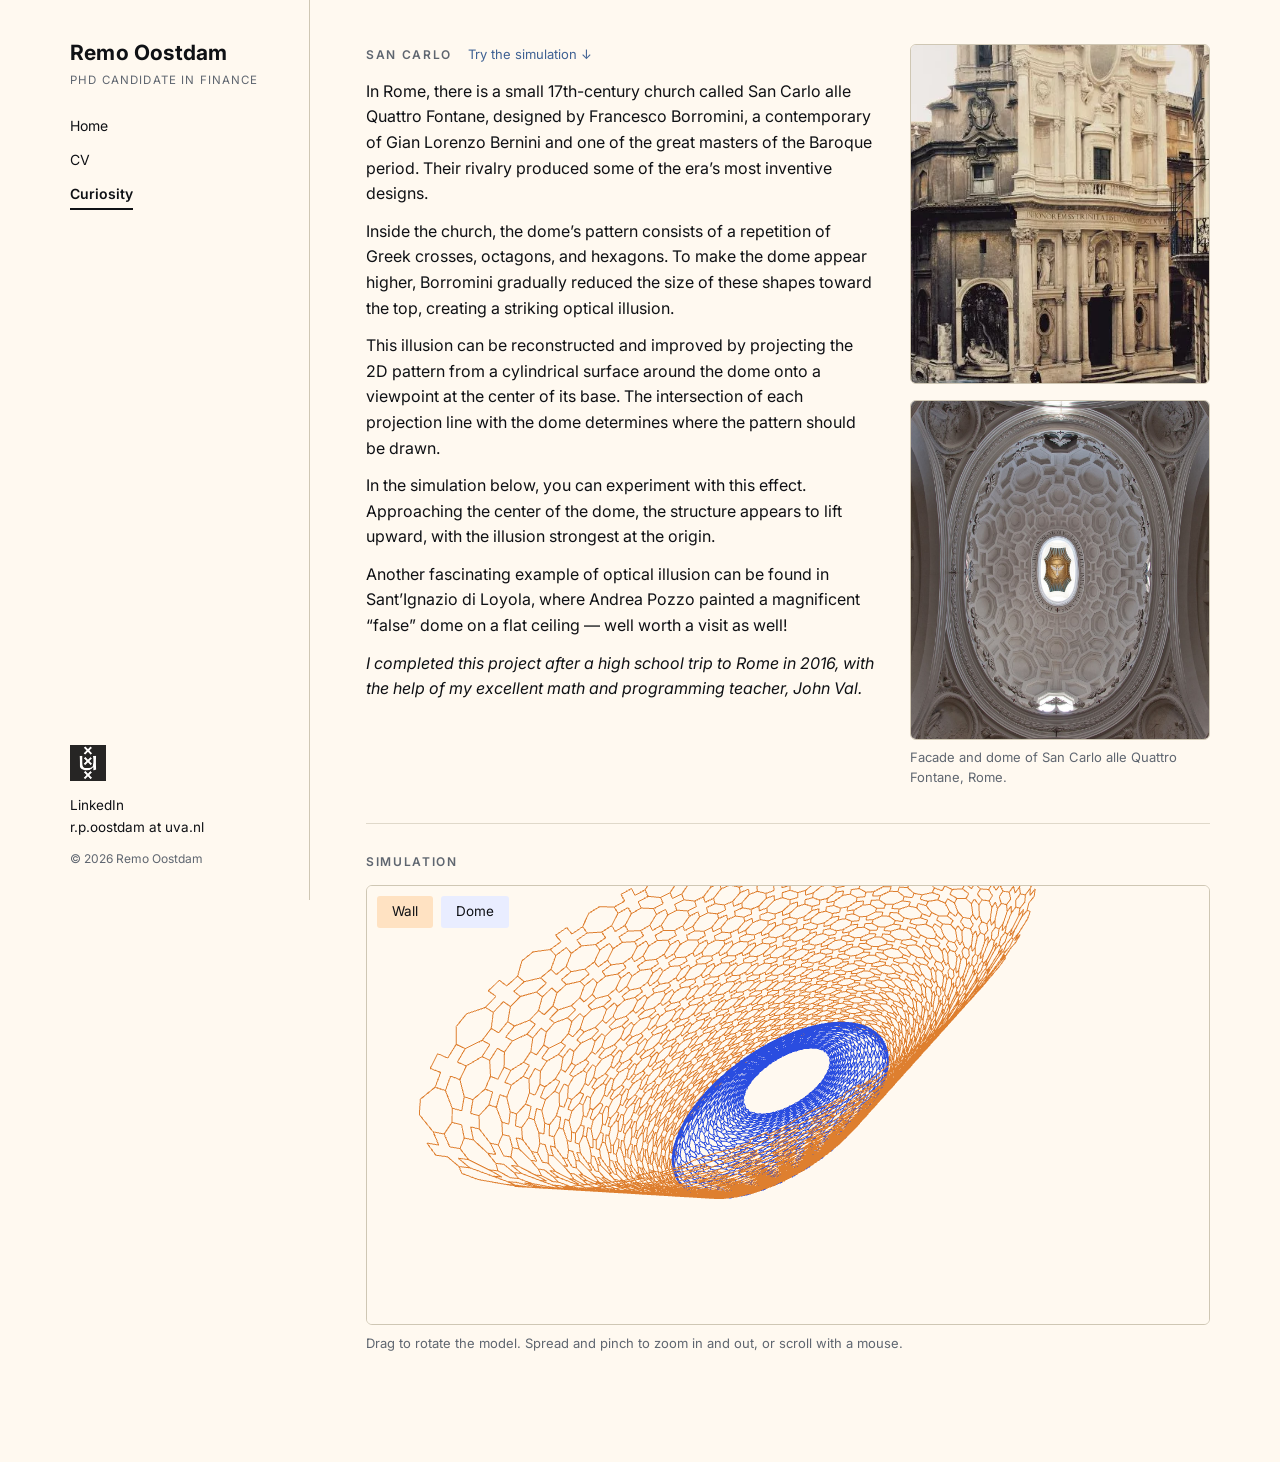
==== commit cdb35695: "sitemap added" ====
--- a/curiosity.html
+++ b/curiosity.html
@@ -1,1206 +1,604 @@
 <!doctype html>
 <html lang="en">
 <head>
-    <meta charset="utf-8"/>
-    <meta name="viewport" content="width=device-width, initial-scale=1"/>
-    <title>Remo Oostdam — Curiosities</title>
-    <meta name="description" content="Remo Oostdam – Other Projects"/>
-
-
-    <!-- Favicons -->
-    <link rel="icon" href="assets/favicon.ico" sizes="any">
-    <link rel="shortcut icon" href="assets/favicon.ico">
-
-    <link rel="icon" type="image/png" sizes="32x32" href="assets/favicon-32x32.png">
-    <link rel="icon" type="image/png" sizes="16x16" href="assets/favicon-16x16.png">
-    <link rel="icon" type="image/png" sizes="96x96" href="/favicon-96x96.png">
-    <link rel="apple-touch-icon" href="assets/apple-icon.png">
-
-
-    <!-- Inter -->
-    <link rel="preconnect" href="https://fonts.googleapis.com">
-    <link rel="preconnect" href="https://fonts.gstatic.com" crossorigin>
-    <link href="https://fonts.googleapis.com/css2?family=Inter:wght@200;300;400;500;600&display=swap" rel="stylesheet">
-
-    <!-- JS for simulation -->
-    <script src="assets/js/three.min.js"></script>
-    <script src="assets/js/CircleAxisControls2.js"></script>
-    <script src="assets/js/odeSolvers.js"></script>
-    <script src="assets/js/JSON.js"></script>
-
-    <style>
-        :root {
-            --bg: #FFF9F0;
-            --text: #0f1115;
-            --muted: #5f6670;
-            --line: #c8c8c8;
-            --accent: #000000;
-            --max: 980px;
-            --sidebar-width: 260px;
-            --art-w: 200px;
+  <meta charset="utf-8"/>
+  <meta name="viewport" content="width=device-width, initial-scale=1"/>
+  <title>Remo Oostdam — Curiosity</title>
+  <meta name="description" content="Remo Oostdam – other projects, including a reconstruction of Borromini's dome illusion at San Carlo alle Quattro Fontane."/>
+
+  <!-- Favicons -->
+  <link rel="icon" href="assets/favicon.ico" sizes="any">
+  <link rel="shortcut icon" href="assets/favicon.ico">
+  <link rel="icon" type="image/png" sizes="32x32" href="assets/favicon-32x32.png">
+  <link rel="icon" type="image/png" sizes="16x16" href="assets/favicon-16x16.png">
+  <link rel="icon" type="image/png" sizes="96x96" href="/favicon-96x96.png">
+  <link rel="apple-touch-icon" href="assets/apple-icon.png">
+
+  <link rel="preconnect" href="https://fonts.googleapis.com">
+  <link rel="preconnect" href="https://fonts.gstatic.com" crossorigin>
+  <link href="https://fonts.googleapis.com/css2?family=Inter:wght@200;300;400;500;600;700&amp;display=swap" rel="stylesheet">
+
+  <link rel="stylesheet" href="assets/style.css">
+
+  <!-- Simulation libraries. `defer` keeps them in order and off the critical path. -->
+  <script src="assets/js/three.min.js" defer></script>
+  <script src="assets/js/CircleAxisControls2.js" defer></script>
+  <script src="assets/js/odeSolvers.js" defer></script>
+  <script src="assets/js/JSON.js" defer></script>
+
+  <style>
+    /* ---- Page-specific: curiosity ---- */
+
+    body { --measure: 900px; }
+
+    .content {
+      display: grid;
+      grid-template-columns: minmax(0, 1fr) 300px;
+      gap: 36px;
+      align-items: start;
+    }
+
+    .content section:first-of-type { margin-top: 0; padding-top: 0; border-top: none; }
+
+    /* Right-hand photo column */
+
+    .other-art { position: relative; }
+
+    .media-pair { display: grid; grid-template-columns: 1fr; gap: 16px; }
+
+    .media-pair img {
+      width: 100%;
+      height: 340px;
+      object-fit: cover;
+      border: 1px solid var(--line-strong);
+      border-radius: 6px;
+      display: block;
+      cursor: zoom-in;
+      transition: transform .25s ease, box-shadow .25s ease;
+    }
+
+    .media-pair img:hover {
+      transform: scale(1.02);
+      box-shadow: 0 4px 12px rgba(0, 0, 0, .08);
+    }
+
+    .facade-shift { object-position: center 95%; }
+
+    .caption-small {
+      color: var(--muted);
+      font-size: 13px;
+      line-height: 1.5;
+      margin-top: 8px;
+    }
+
+    /* Simulation */
+
+    .viz-section { margin-top: 48px; padding-top: 28px; border-top: 1px solid var(--line); }
+
+    .viz-wrapper { margin-top: 14px; }
+
+    .viz {
+      position: relative;
+      border: 1px solid var(--line-strong);
+      border-radius: 6px;
+      background: var(--bg);
+      height: 440px;
+      overflow: hidden;
+      cursor: grab;
+    }
+
+    .viz:active { cursor: grabbing; }
+
+    #vizMount { position: absolute; inset: 0; }
+
+    /* Let a vertical swipe scroll the page while a horizontal drag rotates. */
+    .viz canvas { touch-action: pan-y; display: block; }
+
+    .ui-toolbar {
+      position: absolute;
+      top: 10px;
+      left: 10px;
+      z-index: 5;
+      display: flex;
+      gap: 8px;
+    }
+
+    .btn {
+      appearance: none;
+      height: 32px;
+      padding: 0 14px;
+      border: 1px solid transparent;
+      border-radius: 3px;
+      background: transparent;
+      color: var(--text);
+      font: 400 13.5px/1 "Inter", system-ui, -apple-system, "Segoe UI", Roboto, Helvetica, Arial, sans-serif;
+      cursor: pointer;
+      transition: background .15s ease, border-color .15s ease;
+    }
+
+    .btn:hover { background: rgba(0, 0, 0, .04); }
+    .btn.wall.active { background: #ffe2c2; }
+    .btn.dome.active { background: #e9edff; }
+    .btn.wall.active:hover { background: #ffd8a8; }
+    .btn.dome.active:hover { background: #e1e7ff; }
+
+    .viz-hint {
+      font-size: 13px;
+      color: var(--muted);
+      margin-top: 8px;
+    }
+
+    /* Section heading with an inline pointer down to the simulation, for
+       readers who would rather start with the interactive part. */
+
+    .section-head {
+      display: flex;
+      align-items: baseline;
+      flex-wrap: wrap;
+      gap: 2px 16px;
+      margin-bottom: 14px;
+    }
+
+    .section-head h2 { margin-bottom: 0; }
+
+    .jump-hint {
+      font-size: 13px;
+      color: var(--link);
+      text-underline-offset: 3px;
+      white-space: nowrap;
+    }
+
+    .jump-hint:hover { text-decoration: underline; }
+
+    /* Leave the heading a little air when jumped to. */
+    #simulation { scroll-margin-top: 24px; }
+
+    /* Turm der blauen Pferde (currently unpublished — kept for later) */
+
+    .turm-section { margin-top: 48px; padding-top: 28px; border-top: 1px solid var(--line); }
+
+    .turm-layout {
+      display: grid;
+      grid-template-columns: minmax(0, 1fr) 300px;
+      gap: 28px;
+      align-items: start;
+      margin-top: 12px;
+    }
+
+    .turm-images-column { display: flex; flex-direction: column; gap: 14px; }
+    .turm-images-right { display: grid; grid-template-columns: 1fr 1fr; gap: 12px; }
+
+    .turm-images-right img,
+    .turm-bottom-img {
+      width: 100%;
+      border: 1px solid var(--line-strong);
+      border-radius: 6px;
+      cursor: zoom-in;
+      display: block;
+      transition: transform .25s ease, box-shadow .25s ease;
+    }
+
+    .turm-images-right img:hover,
+    .turm-bottom-img:hover { transform: scale(1.02); box-shadow: 0 4px 12px rgba(0, 0, 0, .08); }
+
+    .turm-bottom { margin: 0; }
+    .turm-bottom figcaption { color: var(--muted); font-size: 13px; margin-top: 6px; }
+
+    /* ---- Responsive ---- */
+
+    @media (max-width: 900px) {
+      .content { grid-template-columns: 1fr; gap: 28px; }
+      .turm-layout { grid-template-columns: 1fr; }
+
+      /* Facade and dome side by side on phones. */
+      .media-pair { grid-template-columns: 1fr 1fr; gap: 12px; }
+
+      .media-pair img { height: auto; aspect-ratio: 3 / 4; }
+
+      .facade-shift { object-position: center 20%; }
+
+      .viz-section { margin-top: 36px; padding-top: 22px; }
+      .viz { height: 340px; }
+    }
+
+    @media (max-width: 480px) {
+      .viz { height: 300px; }
+      .turm-images-right { grid-template-columns: 1fr; }
+    }
+  </style>
+
+  <!-- === DOME SIMULATION MODEL === -->
+  <script>
+    var controls = null;
+
+    var domeModel = {
+      name: "domeprojection",
+      showDome: true,
+      showWall: true,
+      scene: null,
+      renderer: null,
+      camera: null,
+      line: null,
+      linesWall: [],
+      linesProjection: [],
+      removeLinesProjection: function () {
+        for (var i = 0; i < this.linesProjection.length; i++) {
+          this.scene.remove(this.linesProjection[i]);
         }
-
-        html {
-            box-sizing: border-box;
+        this.linesProjection = [];
+      },
+      l: [0],
+      a: 1,
+      b: 2,
+      c: 1,
+      lstartt: 0,
+      lendt: 2 * Math.PI,
+      lstepsize: Math.PI / 20000,
+      dldt: function (x, t) {
+        return [Math.sqrt(domeModel.b * domeModel.b * Math.cos(t) * Math.cos(t) + domeModel.a * domeModel.a * Math.sin(t) * Math.sin(t))];
+      },
+      numberOfUnits: 120,
+      numberOfSubUnits: 0,
+      units: [],
+      unitsx: [],
+      unitsy: [],
+      unitsz: [],
+      computeAxis: domeComputeAxis,
+      createWall: domeCreateWall,
+      createProjection: domeCreateProjection,
+      computeIntersection: domeComputeIntersection,
+      verticespattern0: [[3, 1], [2, 1], [2, 0], [1, 0], [1, 1], [0, 1], [0, 2], [1, 2], [1, 3], [2, 3], [2, 2], [3, 2], [4, 3], [5, 3], [6, 2], [6, 1], [5, 0], [4, 0], [3, 1], [3, 2]],
+      verticespattern1: [[3, 1], [4, 1], [4, 0], [5, 0], [5, 1], [6, 1], [6, 2], [5, 2], [5, 3], [4, 3], [4, 2], [3, 2], [2, 3], [1, 3], [0, 2], [0, 1], [1, 0], [2, 0], [3, 1], [3, 2]],
+      patternshiftl: 6,
+      patternshiftz: 3,
+      maxlevels: 24,
+      unitlengtz: 0
+    };
+
+    function computeCircumference(model) {
+      var x = [0], h = model.lstepsize, vl = model.dldt;
+      for (var t = model.lstartt; t < model.lendt; t += h) {
+        x = rk4(x, vl, h, t);
+      }
+      model.l = x;
+      return x;
+    }
+
+    function unitSplit(model) {
+      if (model.l[0] == 0) computeCircumference(model);
+      var units = model.units = [];
+      if (model.l[0] == 0) return;
+      var totalunits = model.numberOfUnits * (1 + model.numberOfSubUnits);
+      var ul = model.l[0] / totalunits,
+        x = [0],
+        h = model.lstepsize,
+        t = model.lstartt,
+        vl = model.dldt,
+        xn;
+      units[0] = t;
+      for (var i = 1; i <= totalunits; i++) {
+        while ((xn = rk4(x, vl, h, t))[0] < i * ul) {
+          x = xn;
+          t += h;
         }
-
-        *, *:before, *:after {
-            box-sizing: inherit;
+        var ti = t - (((xn[0] - x[0]) > 0) ? (xn[0] - i * ul) * h / (xn[0] - x[0]) : 0);
+        units[i] = ti;
+      }
+      model.unitlengtz = units[model.numberOfSubUnits + 1] - units[0];
+    }
+
+    function domeCreateWall() {
+      var mainunits = domeModel.numberOfUnits, subunits = domeModel.numberOfSubUnits;
+      var pattern0 = domeModel.verticespattern0, pattern1 = domeModel.verticespattern1;
+      var patterncount = mainunits / domeModel.patternshiftl;
+      var patternunitcount = domeModel.patternshiftl * (1 + subunits);
+      var levelcount = domeModel.patternshiftz;
+      var unitsx = domeModel.unitsx, unitsy = domeModel.unitsy, unitz = domeModel.unitlengtz;
+      var material = new THREE.LineBasicMaterial({color: 0xde7f2f});
+      for (var j = 0; j < domeModel.maxlevels; j++) {
+        var pattern = (j % 2) ? pattern0 : pattern1;
+        for (var i = 0; i < patterncount; i++) {
+          var geometry = new THREE.Geometry();
+          for (var k = 0; k < pattern.length; k++) {
+            geometry.vertices.push(new THREE.Vector3(
+              unitsx[i * patternunitcount + pattern[k][0] * (1 + subunits)],
+              unitsy[i * patternunitcount + pattern[k][0] * (1 + subunits)],
+              (j * levelcount + pattern[k][1] * (1 + subunits)) * unitz
+            ));
+          }
+          var line = new THREE.Line(geometry, material);
+          domeModel.linesWall[j * patterncount + i] = line;
+          domeModel.scene.add(line);
         }
-
-        body {
-            margin: 0;
-            background: var(--bg);
-            color: #2b2d30;
-            font-family: "Inter", system-ui, -apple-system, "Segoe UI", Roboto, Helvetica, Arial, sans-serif;
-            font-weight: 400;
-            font-size: 16px;
-            line-height: 1.5;
-            -webkit-font-smoothing: antialiased;
-            text-rendering: optimizeLegibility;
-        }
-
-        a {
-            color: var(--text);
-            text-decoration: none;
-            transition: color .2s ease, opacity .2s ease, text-decoration .2s ease, background .15s ease;
-        }
-
-        a:hover {
-            text-decoration: underline;
-        }
-
-        /* ---------- LAYOUT ---------- */
-        .layout {
-            display: flex;
-            min-height: 100vh;
-        }
-
-        .sidebar {
-            position: fixed;
-            top: 0;
-            left: 0;
-            width: var(--sidebar-width);
-            height: 100vh;
-            padding: 24px 24px;
-            border-right: 1px solid var(--line);
-            background: var(--bg);
-            display: flex;
-            flex-direction: column;
-            justify-content: space-between;
-        }
-
-        .sidebar-top {
-            display: flex;
-            flex-direction: column;
-            gap: 16px;
-        }
-
-        .sidebar-header-row {
-            display: flex;
-            align-items: center;
-            justify-content: space-between;
-        }
-
-        .sidebar-name {
-            font-weight: 700;
-            font-size: 22px;
-            letter-spacing: 0.04em;
-            color: var(--text);
-            margin-bottom: 4px;
-        }
-
-        .sidebar-role {
-            font-size: 12px;
-            letter-spacing: .092em;
-            text-transform: uppercase;
-            color: var(--text);
-        }
-
-        .sidebar-nav {
-            display: flex;
-            flex-direction: column;
-            gap: 4px;
-            margin-top: 10px;
-        }
-
-        .sidebar-link {
-            display: inline-block;
-            padding: 6px 8px;
-            font-size: 13px;
-            color: var(--text);
-            width: max-content;
-            position: relative;
-            background: none;
-            text-decoration: none;
-        }
-
-        .sidebar-link:not(.active):hover {
-            text-decoration: underline;
-            text-decoration-thickness: 2px;
-            text-underline-offset: 3px;
-        }
-
-        .sidebar-link.active {
-            pointer-events: none;
-            cursor: default;
-        }
-
-        .sidebar-link.active::after {
-            content: "";
-            position: absolute;
-            left: 50%;
-            bottom: -2px;
-            transform: translateX(-50%);
-            width: 80%;
-            height: 3px;
-            background: black;
-            border-radius: 2px;
-        }
-
-        .sidebar-link.active:hover {
-            background: none;
-        }
-
-        .sidebar-bottom {
-            margin-top: 24px;
-        }
-
-        .uva-contact-row {
-            display: flex;
-            align-items: flex-start;
-            gap: 10px;
-        }
-
-        .sidebar-contact {
-            display: flex;
-            flex-direction: column;
-            gap: 2px;
-            font-size: 14px;
-        }
-
-
-        .uva-logo img {
-            height: 40px;
-            width: auto;
-            display: block;
-            opacity: .85;
-            transition: opacity .2s ease;
-        }
-
-        .uva-logo img:hover {
-            opacity: 1;
-        }
-
-        .sidebar-copy {
-            font-size: 12px;
-            color: var(--muted);
-            margin-top: 4px;
-        }
-
-        .content-wrap {
-            margin-left: var(--sidebar-width);
-            max-width: var(--max);
-            width: 100%;
-            padding: 32px 24px 40px;
-        }
-
-        /* ---------- Hamburger menu ---------- */
-        .menu-toggle {
-            display: none;
-            background: transparent;
-            border: none;
-            padding: 4px;
-            cursor: pointer;
-        }
-
-        .menu-bar {
-            display: block;
-            width: 20px;
-            height: 2px;
-            background: var(--text);
-            margin: 4px 0;
-            transition: transform .2s ease, opacity .2s ease;
-        }
-
-        .menu-toggle.is-open .menu-bar:nth-child(1) {
-            transform: translateY(6px) rotate(45deg);
-        }
-
-        .menu-toggle.is-open .menu-bar:nth-child(2) {
-            opacity: 0;
-        }
-
-        .menu-toggle.is-open .menu-bar:nth-child(3) {
-            transform: translateY(-6px) rotate(-45deg);
-        }
-
-        /* ---------- Content styling ---------- */
-        .content {
-            display: grid;
-            grid-template-columns: 1fr 320px;
-            gap: 32px;
-            align-items: flex-start;
-            margin-top: -22px;
-        }
-
-        section {
-            margin-top: 22px;
-            padding-top: 14px;
-        }
-
-        h2 {
-            font-weight: 500;
-            font-size: 17.5px;
-            letter-spacing: .10em;
-            text-transform: uppercase;
-            margin: 0 0 6px;
-            color: var(--text);
-        }
-
-        .lead {
-            font-size: 15px;
-            font-weight: 300;
-            margin: 0 0 8px;
-            max-width: 68ch;
-        }
-
-        /* ---------- RIGHT COLUMN: two images ---------- */
-        .other-art {
-            margin-top: 48px;
-            justify-self: end;
-            place-self: start end;
-            width: max-content;
-        }
-
-        .media-pair {
-            display: grid;
-            grid-template-columns: 1fr; /* desktop: stacked */
-            gap: 16px;
-        }
-
-        .facade-shift {
-            object-position: center 95%;
-        }
-
-        .top-shift {
-            margin-top: -18px;
-        }
-
-        .media-pair img {
-            width: 100%;
-            max-width: 260px;
-            height: 360px;
-            object-fit: cover;
-            border: 1px solid var(--line);
-            border-radius: 6px;
-            margin-left: auto;
-            margin-right: auto;
-            display: block;
-            cursor: pointer;
-            transition: transform .25s ease, box-shadow .25s ease;
-        }
-
-        .media-pair img:hover {
-            transform: scale(1.02);
-            box-shadow: 0 4px 12px rgba(0, 0, 0, .08);
-        }
-
-        .caption-small {
-            color: var(--muted);
-            font-size: 13px;
-            margin-top: 6px;
-            max-width: 260px;
-            text-align: right;
-        }
-
-        /* ---------- SIMULATION SECTION ---------- */
-        .viz-section {
-            margin-top: 48px;
-            padding-top: 24px;
-            border-top: 1px solid var(--line);
-        }
-
-        .viz-section h2 {
-            text-align: left;
-        }
-
-        .viz-wrapper {
-            margin-top: 16px;
-            max-width: 700px;
-            margin-left: auto;
-            margin-right: auto;
-        }
-
-        .viz {
-            position: relative;
-            border: 1px solid var(--line);
-            border-radius: 6px;
-            background: var(--bg);
-            height: 420px;
-            min-height: 320px;
-            overflow: hidden;
-        }
-
-        #vizMount {
-            position: absolute;
-            inset: 0;
-        }
-
-        .ui-toolbar {
-            position: absolute;
-            top: 12px;
-            left: 12px;
-            z-index: 5;
-            display: flex;
-            gap: 12px;
-            align-items: center;
-            background: transparent;
-            border: none;
-            padding: 0;
-        }
-
-        .btn {
-            appearance: none;
-            height: 34px;
-            padding: 0 14px;
-            border: 1px solid transparent;
-            border-radius: 3px;
-            background: transparent;
-            color: var(--text);
-            font: 400 13.5px/1 "Inter", system-ui, -apple-system, "Segoe UI", Roboto, Helvetica, Arial;
-            cursor: pointer;
-            transition: background .15s ease, color .15s ease, border-color .15s ease;
-        }
-
-        .btn:hover {
-            background: rgba(0, 0, 0, 0.04);
-        }
-
-        .btn:focus-visible {
-            outline: none;
-            border: 1px solid rgba(0, 0, 0, 0.25);
-        }
-
-        .btn.wall.active {
-            background: #ffe2c2;
-        }
-
-        .btn.dome.active {
-            background: #e9edff;
-        }
-
-        .btn.wall.active:hover {
-            background: #ffd8a8;
-        }
-
-        .btn.dome.active:hover {
-            background: #e1e7ff;
-        }
-
-        .viz, #vizMount, .viz canvas {
-            cursor: grab;
-        }
-
-        .viz:active, #vizMount:active, .viz canvas:active {
-            cursor: grabbing;
-        }
-
-        /* ---------- TURM DER BLAUEN PFERDE SECTION ---------- */
-        .turm-section {
-            margin-top: 48px;
-            padding-top: 24px;
-            border-top: 1px solid var(--line);
-        }
-
-        .turm-layout {
-            display: grid;
-            grid-template-columns: minmax(0, 1fr) 320px;
-            gap: 24px;
-            align-items: flex-start;
-            margin-top: 12px;
-        }
-
-        .turm-text p {
-            max-width: 68ch;
-        }
-
-        .turm-images-column {
-            display: flex;
-            flex-direction: column;
-            gap: 16px;
-        }
-
-        .turm-images-right {
-            display: grid;
-            grid-template-columns: 1fr 1fr;
-            gap: 12px;
-        }
-
-        .turm-images-right img,
-        .turm-bottom-img {
-            width: 100%;
-            border: 1px solid var(--line);
-            border-radius: 6px;
-            cursor: pointer;
-            display: block;
-            margin: 0;
-            transition: transform .25s ease, box-shadow .25s ease;
-        }
-
-        .turm-images-right img:hover,
-        .turm-bottom-img:hover {
-            transform: scale(1.02);
-            box-shadow: 0 4px 12px rgba(0, 0, 0, .08);
-        }
-
-        .turm-bottom {
-            margin: 0;
-            text-align: center;
-        }
-
-        .turm-bottom figcaption {
-            color: var(--muted);
-            font-size: 13px;
-            margin-top: 6px;
-        }
-
-        @media (max-width: 900px) {
-            .turm-layout {
-                grid-template-columns: 1fr;
-            }
-
-            .turm-images-right {
-                grid-template-columns: 1fr;
-            }
-        }
-
-        /* ---------- Lightbox ---------- */
-        .lightbox {
-            display: none;
-            position: fixed;
-            z-index: 1000;
-            left: 0;
-            top: 0;
-            width: 100%;
-            height: 100%;
-            background: rgba(0, 0, 0, 0.85);
-            backdrop-filter: blur(4px);
-            overflow: auto;
-        }
-
-        .lightbox-content {
-            display: block;
-            margin: auto;
-            max-width: 90vw;
-            max-height: 90vh;
-            box-shadow: 0 0 30px rgba(0, 0, 0, 0.6);
-            border: 4px solid #fff;
-            transition: transform .3s ease;
-        }
-
-        .lightbox-content.rotated {
-            transform: rotate(90deg) scale(1.3);
-            max-height: 95vh;
-            max-width: 95vw;
-        }
-
-        .lightbox-caption {
-            margin: 16px auto;
-            text-align: center;
-            color: #f0f0f0;
-            font-size: 14px;
-            max-width: 80%;
-        }
-
-        .lightbox-close {
-            position: absolute;
-            top: 20px;
-            right: 35px;
-            color: #f0f0f0;
-            font-size: 32px;
-            font-weight: 300;
-            cursor: pointer;
-            transition: .2s;
-        }
-
-        .lightbox-close:hover {
-            color: #fff;
-        }
-
-        /* ---------- Scroll progress circle ---------- */
-        .scroll-progress {
-            position: fixed;
-            right: 24px;
-            bottom: 24px;
-            width: 36px;
-            height: 36px;
-            z-index: 200;
-            pointer-events: none;
-        }
-
-        .scroll-progress svg {
-            width: 100%;
-            height: 100%;
-            transform: rotate(-90deg);
-        }
-
-        .scroll-progress__bg {
-            fill: none;
-            stroke: var(--line);
-            stroke-width: 3;
-        }
-
-        .scroll-progress__value {
-            fill: none;
-            stroke: #b55e33;
-            stroke-width: 3;
-            stroke-linecap: round;
-            stroke-dasharray: 100;
-            stroke-dashoffset: 100;
-            transition: stroke-dashoffset 0.15s ease-out;
-        }
-
-        /* ---------- RESPONSIVE ---------- */
-        @media (max-width: 1000px) {
-            .content {
-                grid-template-columns: 1fr;
-            }
-        }
-
-        @media (max-width: 900px) {
-            .layout {
-                flex-direction: column;
-            }
-
-            .sidebar {
-                position: static;
-                width: 100%;
-                height: auto;
-                border-right: none;
-                border-bottom: 1px solid var(--line);
-                padding: 16px 16px 12px;
-                flex-direction: column;
-                gap: 8px;
-            }
-
-            .sidebar-top {
-                flex-direction: column;
-                gap: 6px;
-            }
-
-            .menu-toggle {
-                display: inline-flex;
-                flex-direction: column;
-                justify-content: center;
-                align-items: center;
-            }
-
-            .sidebar-nav {
-                flex-direction: column;
-                gap: 4px;
-                margin-top: 4px;
-                display: none;
-            }
-
-            .sidebar-nav.is-open {
-                display: flex;
-            }
-
-            .sidebar-link {
-                padding: 4px 0;
-                font-size: 14px;
-            }
-
-            .sidebar-bottom {
-                margin-top: 6px;
-                width: 100%;
-            }
-
-            .uva-contact-row {
-                align-items: center;
-                gap: 8px;
-            }
-
-            .uva-logo img {
-                height: 30px;
-            }
-
-            .sidebar-contact {
-                flex-direction: column;
-                gap: 2px;
-                font-size: 13px;
-            }
-
-            .sidebar-copy {
-                margin-top: 2px;
-                font-size: 11.5px;
-            }
-
-            .content-wrap {
-                margin-left: 0;
-                padding: 20px 16px 56px;
-            }
-
-            /* Curiosity-specific tweaks on mobile */
-            .other-art {
-                margin-top: 24px;
-                justify-self: start;
-                width: 100%;
-            }
-
-            /* ✅ Put gevel + dome side-by-side on phones */
-            .media-pair {
-                grid-template-columns: 1fr 1fr;
-                gap: 12px;
-            }
-
-            /* ✅ Make them fit the row cleanly */
-            .media-pair img {
-                max-width: none;
-                width: 100%;
-                height: auto;
-                aspect-ratio: 3 / 4;
-                margin-left: 0;
-                margin-right: 0;
-            }
-
-            /* ✅ Remove the negative nudge on mobile so both align */
-            .top-shift {
-                margin-top: 0;
-            }
-
-            .caption-small {
-                text-align: left;
-                max-width: none;
-            }
-
-            .facade-shift {
-                object-position: center 20%;
-            }
-
-            .viz-wrapper {
-                max-width: 100%;
-            }
-        }
-
-        @media (max-width: 600px) {
-            .lead, p {
-                max-width: 55ch;
-            }
-
-            .sidebar-name {
-                font-size: 20px;
-            }
-
-            .sidebar-role {
-                font-size: 11px;
-            }
-
-            .sidebar-contact {
-                font-size: 12.5px;
-            }
-        }
-    </style>
-
-    <!-- === DOME SIMULATION LOGIC (unchanged) === -->
-    <script>
-        var domeModel = {
-            name: "domeprojection",
-            showDome: true,
-            showWall: true,
-            scene: null,
-            renderer: null,
-            camera: null,
-            line: null,
-            linesWall: [],
-            linesProjection: [],
-            removeLinesProjection: function () {
-                for (var i = 0; i < this.linesProjection.length; i++) {
-                    this.scene.remove(this.linesProjection[i]);
-                }
-                this.linesProjection = [];
-            },
-            l: [0],
-            a: 1,
-            b: 2,
-            c: 1,
-            lstartt: 0,
-            lendt: 2 * Math.PI,
-            lstepsize: Math.PI / 20000,
-            dldt: function (x, t) {
-                return [Math.sqrt(domeModel.b * domeModel.b * Math.cos(t) * Math.cos(t) + domeModel.a * domeModel.a * Math.sin(t) * Math.sin(t))];
-            },
-            numberOfUnits: 120,
-            numberOfSubUnits: 0,
-            units: [],
-            unitsx: [],
-            unitsy: [],
-            unitsz: [],
-            computeAxis: domeComputeAxis,
-            createWall: domeCreateWall,
-            createProjection: domeCreateProjection,
-            computeIntersection: domeComputeIntersection,
-            verticespattern0: [[3, 1], [2, 1], [2, 0], [1, 0], [1, 1], [0, 1], [0, 2], [1, 2], [1, 3], [2, 3], [2, 2], [3, 2], [4, 3], [5, 3], [6, 2], [6, 1], [5, 0], [4, 0], [3, 1], [3, 2]],
-            verticespattern1: [[3, 1], [4, 1], [4, 0], [5, 0], [5, 1], [6, 1], [6, 2], [5, 2], [5, 3], [4, 3], [4, 2], [3, 2], [2, 3], [1, 3], [0, 2], [0, 1], [1, 0], [2, 0], [3, 1], [3, 2]],
-            patternshiftl: 6,
-            patternshiftz: 3,
-            maxlevels: 24,
-            unitlengtz: 0
-        };
-
-        function computeCircumference(model) {
-            var x = [0], h = model.lstepsize, vl = model.dldt;
-            for (var t = model.lstartt; t < model.lendt; t += h) {
-                x = rk4(x, vl, h, t);
-            }
-            model.l = x;
-            return x;
-        }
-
-        function unitSplit(model) {
-            if (model.l[0] == 0) computeCircumference(model);
-            var units = model.units = [];
-            if (model.l[0] == 0) return;
-            var totalunits = model.numberOfUnits * (1 + model.numberOfSubUnits);
-            var ul = model.l[0] / totalunits,
-                x = [0],
-                h = model.lstepsize,
-                t = model.lstartt,
-                vl = model.dldt,
-                xn;
-            units[0] = t;
-            for (var i = 1; i <= totalunits; i++) {
-                while ((xn = rk4(x, vl, h, t))[0] < i * ul) {
-                    x = xn;
-                    t += h;
-                }
-                var ti = t - (((xn[0] - x[0]) > 0) ? (xn[0] - i * ul) * h / (xn[0] - x[0]) : 0);
-                units[i] = ti;
-            }
-            model.unitlengtz = units[model.numberOfSubUnits + 1] - units[0];
-        }
-
-        function domeCreateWall() {
-            var mainunits = domeModel.numberOfUnits, subunits = domeModel.numberOfSubUnits;
-            var pattern0 = domeModel.verticespattern0, pattern1 = domeModel.verticespattern1;
-            var patterncount = mainunits / domeModel.patternshiftl;
-            var patternunitcount = domeModel.patternshiftl * (1 + subunits);
-            var levelcount = domeModel.patternshiftz;
-            var unitsx = domeModel.unitsx, unitsy = domeModel.unitsy, unitz = domeModel.unitlengtz;
-            var material = new THREE.LineBasicMaterial({color: 0xde7f2f});
-            for (var j = 0; j < domeModel.maxlevels; j++) {
-                var pattern = (j % 2) ? pattern0 : pattern1;
-                for (var i = 0; i < patterncount; i++) {
-                    var geometry = new THREE.Geometry();
-                    for (var k = 0; k < pattern.length; k++) {
-                        geometry.vertices.push(new THREE.Vector3(
-                            unitsx[i * patternunitcount + pattern[k][0] * (1 + subunits)],
-                            unitsy[i * patternunitcount + pattern[k][0] * (1 + subunits)],
-                            (j * levelcount + pattern[k][1] * (1 + subunits)) * unitz
-                        ));
-                    }
-                    var line = new THREE.Line(geometry, material);
-                    domeModel.linesWall[j * patterncount + i] = line;
-                    domeModel.scene.add(line);
-                }
-            }
-        }
-
-        function domeComputeAxis(model) {
-            for (var i = 0; i < model.units.length; i++) {
-                model.unitsx[i] = model.a * Math.cos(model.units[i]);
-                model.unitsy[i] = model.b * Math.sin(model.units[i]);
-                model.unitsz[i] = 0;
-            }
-        }
-
-        function domeCreateProjection(model) {
-            if (model.linesProjection.length > 0) model.removeLinesProjection();
-            var material = new THREE.LineBasicMaterial({color: 0x2a4de0});
-            for (var i = 0; i < model.linesWall.length; i++) {
-                var line = new THREE.Line(model.linesWall[i].geometry.clone(), material);
-                var vertices = line.geometry.vertices;
-                for (var k = 0; k < vertices.length; k++) model.computeIntersection(vertices[k]);
-                model.linesProjection[i] = line;
-                model.scene.add(line);
-            }
-        }
-
-        function domeComputeIntersection(p) {
-            var s = Math.sqrt(1 / (p.x * p.x / this.a / this.a + p.y * p.y / this.b / this.b + p.z * p.z / this.c / this.c));
-            p.x *= s;
-            p.y *= s;
-            p.z *= s;
-        }
-
-        function toggleWall(model) {
-            model.showWall = !model.showWall;
-            var btn = document.getElementById("toggleWallButton");
-            if (btn) btn.classList.toggle("active", model.showWall);
-            for (var i = 0; i < model.linesWall.length; i++) model.linesWall[i].visible = model.showWall;
-            model.renderer.render(model.scene, model.camera);
-        }
-
-        function toggleDome(model) {
-            model.showDome = !model.showDome;
-            var btn = document.getElementById("toggleDomeButton");
-            if (btn) btn.classList.toggle("active", model.showDome);
-            for (var i = 0; i < model.linesProjection.length; i++) model.linesProjection[i].visible = model.showDome;
-            model.renderer.render(model.scene, model.camera);
-        }
-
-        function init(model) {
-            unitSplit(model);
-            model.computeAxis(model);
-            model.scene = new THREE.Scene();
-            const mount = document.getElementById('vizMount');
-            const rect = () => mount.getBoundingClientRect();
-            model.renderer = new THREE.WebGLRenderer({antialias: true});
-            model.renderer.setSize(rect().width, rect().height);
-            model.renderer.setClearColor(new THREE.Color(0xFFF9F0), 1);
-            mount.appendChild(model.renderer.domElement);
-
-            model.camera = new THREE.PerspectiveCamera(80, rect().width / rect().height, 0.1, 1000);
-            const R = 0.5 * Math.max(model.a, model.b);
-            model.camera.position.set(-1.2 * R, 0.9 * R, 4 * R);
-            model.camera.up = new THREE.Vector3(0, 0, 1);
-            model.camera.lookAt(new THREE.Vector3(0, 0, 0));
-            model.scene.add(model.camera);
-
-            let light = new THREE.PointLight(0xffffff);
-            light.position.set(-20, 0, -40);
-            model.scene.add(light);
-            light = new THREE.PointLight(0x080808);
-            light.position.set(10, -20, 0);
-            model.scene.add(light);
-
-            model.createWall();
-            model.createProjection(model);
-
-            controls = new THREE.CircleAxisControls(model.camera, model.renderer.domElement, "z");
-            controls.update();
-
-            window.addEventListener('resize', function () {
-                const r = rect();
-                model.renderer.setSize(r.width, r.height);
-                model.camera.aspect = r.width / r.height;
-                model.camera.updateProjectionMatrix();
-            });
-
-            animate();
-        }
-
-        function animate() {
-            requestAnimationFrame(animate);
-            domeModel.renderer.render(domeModel.scene, domeModel.camera);
-        }
-    </script>
+      }
+    }
+
+    function domeComputeAxis(model) {
+      for (var i = 0; i < model.units.length; i++) {
+        model.unitsx[i] = model.a * Math.cos(model.units[i]);
+        model.unitsy[i] = model.b * Math.sin(model.units[i]);
+        model.unitsz[i] = 0;
+      }
+    }
+
+    function domeCreateProjection(model) {
+      if (model.linesProjection.length > 0) model.removeLinesProjection();
+      var material = new THREE.LineBasicMaterial({color: 0x2a4de0});
+      for (var i = 0; i < model.linesWall.length; i++) {
+        var line = new THREE.Line(model.linesWall[i].geometry.clone(), material);
+        var vertices = line.geometry.vertices;
+        for (var k = 0; k < vertices.length; k++) model.computeIntersection(vertices[k]);
+        model.linesProjection[i] = line;
+        model.scene.add(line);
+      }
+    }
+
+    function domeComputeIntersection(p) {
+      var s = Math.sqrt(1 / (p.x * p.x / this.a / this.a + p.y * p.y / this.b / this.b + p.z * p.z / this.c / this.c));
+      p.x *= s;
+      p.y *= s;
+      p.z *= s;
+    }
+
+    function toggleWall(model) {
+      model.showWall = !model.showWall;
+      var btn = document.getElementById("toggleWallButton");
+      if (btn) {
+        btn.classList.toggle("active", model.showWall);
+        btn.setAttribute("aria-pressed", model.showWall ? "true" : "false");
+      }
+      for (var i = 0; i < model.linesWall.length; i++) model.linesWall[i].visible = model.showWall;
+      model.renderer.render(model.scene, model.camera);
+    }
+
+    function toggleDome(model) {
+      model.showDome = !model.showDome;
+      var btn = document.getElementById("toggleDomeButton");
+      if (btn) {
+        btn.classList.toggle("active", model.showDome);
+        btn.setAttribute("aria-pressed", model.showDome ? "true" : "false");
+      }
+      for (var i = 0; i < model.linesProjection.length; i++) model.linesProjection[i].visible = model.showDome;
+      model.renderer.render(model.scene, model.camera);
+    }
+
+    function init(model) {
+      var mount = document.getElementById('vizMount');
+      if (!mount || typeof THREE === 'undefined') return;
+
+      unitSplit(model);
+      model.computeAxis(model);
+      model.scene = new THREE.Scene();
+
+      var rect = function () { return mount.getBoundingClientRect(); };
+
+      model.renderer = new THREE.WebGLRenderer({antialias: true});
+      model.renderer.setSize(rect().width, rect().height);
+      model.renderer.setClearColor(new THREE.Color(0xFFF9F0), 1);
+      mount.appendChild(model.renderer.domElement);
+
+      model.camera = new THREE.PerspectiveCamera(80, rect().width / rect().height, 0.1, 1000);
+      var R = 0.5 * Math.max(model.a, model.b);
+      model.camera.position.set(-1.2 * R, 0.9 * R, 4 * R);
+      model.camera.up = new THREE.Vector3(0, 0, 1);
+      model.camera.lookAt(new THREE.Vector3(0, 0, 0));
+      model.scene.add(model.camera);
+
+      var light = new THREE.PointLight(0xffffff);
+      light.position.set(-20, 0, -40);
+      model.scene.add(light);
+      light = new THREE.PointLight(0x080808);
+      light.position.set(10, -20, 0);
+      model.scene.add(light);
+
+      model.createWall();
+      model.createProjection(model);
+
+      controls = new THREE.CircleAxisControls(model.camera, model.renderer.domElement, "z");
+      controls.update();
+
+      window.addEventListener('resize', function () {
+        var r = rect();
+        model.renderer.setSize(r.width, r.height);
+        model.camera.aspect = r.width / r.height;
+        model.camera.updateProjectionMatrix();
+      });
+
+      animate();
+    }
+
+    function animate() {
+      if (!domeModel.renderer) return;
+      requestAnimationFrame(animate);
+      domeModel.renderer.render(domeModel.scene, domeModel.camera);
+    }
+  </script>
 </head>
 <body>
+
 <div class="layout">
-    <aside class="sidebar">
-        <div class="sidebar-top">
-            <div class="sidebar-header-row">
-                <div>
-                    <div class="sidebar-name">Remo Oostdam</div>
-                    <div class="sidebar-role">PhD Candidate in Finance</div>
-                </div>
-
-                <button
-                        class="menu-toggle"
-                        type="button"
-                        aria-label="Toggle navigation menu"
-                        aria-expanded="false"
-                        aria-controls="main-menu"
-                >
-                    <span class="menu-bar"></span>
-                    <span class="menu-bar"></span>
-                    <span class="menu-bar"></span>
-                </button>
-            </div>
-
-            <nav class="sidebar-nav" id="main-menu" aria-label="Main menu">
-                <a class="sidebar-link" href="index.html">Home</a>
-                <a class="sidebar-link" href="cv.html">CV</a>
-                <a class="sidebar-link active" href="curiosity.html">Curiosities</a>
-            </nav>
+
+  <aside class="sidebar">
+    <div class="sidebar-top">
+      <div>
+        <div class="sidebar-name">Remo Oostdam</div>
+        <div class="sidebar-role">PhD Candidate in Finance</div>
+      </div>
+
+      <nav class="sidebar-nav" aria-label="Main">
+        <a class="sidebar-link" href="index.html">Home</a>
+        <a class="sidebar-link" href="cv.html">CV</a>
+        <a class="sidebar-link" href="curiosity.html" aria-current="page">Curiosity</a>
+      </nav>
+    </div>
+
+    <div class="sidebar-bottom">
+      <div class="uva-contact-row">
+        <a href="https://www.uva.nl/en" target="_blank" class="uva-logo" rel="noopener">
+          <img src="assets/uva.svg" alt="University of Amsterdam">
+        </a>
+        <div class="sidebar-contact">
+          <a href="https://www.linkedin.com/in/remo-oostdam/" target="_blank" rel="noopener">LinkedIn</a>
+          <a class="js-email" data-user="r.p.oostdam" data-domain="uva.nl" href="#" rel="nofollow">r.p.oostdam at uva.nl</a>
         </div>
-
-        <div class="sidebar-bottom">
-            <div class="uva-contact-row">
-                <a href="https://www.uva.nl/en" target="_blank" class="uva-logo" rel="noopener">
-                    <img src="assets/uva.svg" alt="University of Amsterdam Logo">
-                </a>
-                <div class="sidebar-contact">
-                    <a href="https://www.linkedin.com/in/remo-oostdam/" target="_blank" rel="noopener">LinkedIn</a>
-                    <a class="js-email"
-                       data-user="r.p.oostdam"
-                       data-domain="uva.nl"
-                       href="#"
-                       rel="nofollow">
-                        r.p.oostdam at uva.nl
-                    </a>
-                </div>
-            </div>
-            <span class="sidebar-copy">©<span id="year"></span></span>
+      </div>
+      <span class="sidebar-copy">© <span class="js-year"></span> Remo Oostdam</span>
+    </div>
+  </aside>
+
+  <div class="content-wrap">
+    <div class="content">
+      <main>
+        <section aria-labelledby="san-carlo">
+          <div class="section-head">
+            <h2 id="san-carlo">San Carlo</h2>
+            <a class="jump-hint" href="#simulation">Try the simulation <span aria-hidden="true">↓</span></a>
+          </div>
+          <p>
+            In Rome, there is a small 17th-century church called
+            <a href="https://sancarlino.org/" target="_blank" rel="noopener">San Carlo alle Quattro Fontane</a>,
+            designed by
+            <a href="https://en.wikipedia.org/wiki/Francesco_Borromini" target="_blank" rel="noopener">Francesco Borromini</a>,
+            a contemporary of
+            <a href="https://en.wikipedia.org/wiki/Gian_Lorenzo_Bernini" target="_blank" rel="noopener">Gian Lorenzo Bernini</a>
+            and one of the great masters of the Baroque period. Their rivalry produced some of the era’s
+            most inventive designs.
+          </p>
+          <p>
+            Inside the church, the dome’s pattern consists of a repetition of Greek crosses, octagons, and
+            hexagons. To make the dome appear higher, Borromini gradually reduced the size of these shapes
+            toward the top, creating a striking optical illusion.
+          </p>
+          <p>
+            This illusion can be reconstructed and improved by projecting the 2D pattern from a cylindrical
+            surface around the dome onto a viewpoint at the center of its base. The intersection of each
+            projection line with the dome determines where the pattern should be drawn.
+          </p>
+          <p>
+            In the simulation below, you can experiment with this effect. Approaching the center of the dome,
+            the structure appears to lift upward, with the illusion strongest at the origin.
+          </p>
+          <p>
+            Another fascinating example of optical illusion can be found in
+            <a href="https://santignazio.gesuiti.it/en/" target="_blank" rel="noopener">Sant’Ignazio di Loyola</a>,
+            where
+            <a href="https://en.wikipedia.org/wiki/Andrea_Pozzo" target="_blank" rel="noopener">Andrea Pozzo</a>
+            painted a magnificent “false” dome on a flat ceiling — well worth a visit as well!
+          </p>
+          <p>
+            <em>I completed this project after a high school trip to Rome in 2016, with the help of my
+              excellent math and programming teacher,
+              <a href="https://www.johnval.nl/" target="_blank" rel="noopener">John Val</a>.</em>
+          </p>
+        </section>
+      </main>
+
+      <aside class="other-art" aria-label="Photos of San Carlo">
+        <div class="media-pair">
+          <img src="assets/Gevel.jpeg"
+               alt="Facade of San Carlo alle Quattro Fontane"
+               class="js-lightbox facade-shift"
+               tabindex="0"
+               data-caption="Facade of San Carlo alle Quattro Fontane, Rome.">
+          <img src="assets/Dome.jpg"
+               alt="Dome of San Carlo alle Quattro Fontane"
+               class="js-lightbox rotated-thumb"
+               tabindex="0"
+               data-caption="Dome of San Carlo alle Quattro Fontane, Rome.">
         </div>
-    </aside>
-
-    <div class="content-wrap">
-        <div class="content">
-            <main>
-                <section aria-labelledby="san-carlo">
-                    <h2 id="san-carlo">San Carlo</h2>
-                    <p>
-                        In Rome, there is a small 17th-century church called
-                        <a href="https://sancarlino.org/" target="_blank" rel="noopener">San Carlo alle Quattro
-                            Fontane</a>,
-                        designed by
-                        <a href="https://en.wikipedia.org/wiki/Francesco_Borromini" target="_blank" rel="noopener">Francesco
-                            Borromini</a>,
-                        a contemporary of
-                        <a href="https://en.wikipedia.org/wiki/Gian_Lorenzo_Bernini" target="_blank" rel="noopener">Gian
-                            Lorenzo Bernini</a>
-                        and one of the great masters of the Baroque period. Their rivalry produced some of the era’s
-                        most inventive designs.
-                    </p>
-                    <p>
-                        Inside the church, the dome’s pattern consists of a repetition of Greek crosses, octagons, and
-                        hexagons.
-                        To make the dome appear higher, Borromini gradually reduced the size of these shapes toward the
-                        top,
-                        creating a striking optical illusion.
-                    </p>
-                    <p>
-                        This illusion can be reconstructed and improved by projecting the 2D pattern from a cylindrical
-                        surface
-                        around the dome onto a viewpoint at the center of its base. The intersection of each projection
-                        line with
-                        the dome determines where the pattern should be drawn.
-                    </p>
-                    <p>
-                        In the simulation below, you can experiment with this effect. Approaching the center of the
-                        dome, the structure
-                        appears to lift upward, with the illusion strongest at the origin.
-                    </p>
-                    <p>
-                        Another fascinating example of optical illusion can be found in
-                        <a href="https://santignazio.gesuiti.it/en/" target="_blank" rel="noopener">Sant’Ignazio di
-                            Loyola</a>,
-                        where
-                        <a href="https://en.wikipedia.org/wiki/Andrea_Pozzo" target="_blank" rel="noopener">Andrea
-                            Pozzo</a>
-                        painted a magnificent “false” dome on a flat ceiling — well worth a visit as well!
-                    </p>
-                    <p>
-                        <em>I completed this project after a high school trip to Rome in 2016, with the help of my
-                            excellent math and
-                            programming teacher, <a href="https://www.johnval.nl/" target="_blank" rel="noopener">John
-                                Val</a>.</em>
-                    </p>
-                </section>
-            </main>
-
-            <aside class="other-art" aria-label="Photos of San Carlo">
-                <div class="media-pair">
-                    <img src="assets/Gevel.jpeg"
-                         alt="Facade of San Carlo alle Quattro Fontane"
-                         class="media-img facade-shift top-shift">
-                    <img src="assets/Dome.jpg"
-                         alt="Dome of San Carlo alle Quattro Fontane"
-                         class="rotated-thumb">
-                </div>
-                <div class="caption-small">
-                    Facade and dome of San Carlo alle Quattro Fontane, Rome.
-                </div>
-            </aside>
+        <div class="caption-small">
+          Facade and dome of San Carlo alle Quattro Fontane, Rome.
         </div>
-
-        <section class="viz-section" aria-label="Interactive dome projection visualization">
-            <h2>Simulation</h2>
-            <div class="viz-wrapper">
-                <div class="viz">
-                    <div class="ui-toolbar">
-                        <button id="toggleWallButton" class="btn wall active" onclick="toggleWall(domeModel)">Wall
-                        </button>
-                        <button id="toggleDomeButton" class="btn dome active" onclick="toggleDome(domeModel)">Dome
-                        </button>
-                    </div>
-                    <div id="vizMount"></div>
-                </div>
-            </div>
-        </section>
-
-<!--        <section class="turm-section" aria-labelledby="turm-der-blauen-pferde">-->
-<!--            <h2 id="turm-der-blauen-pferde">Turm der blauen Pferde</h2>-->
-<!--            <div class="turm-layout">-->
-<!--                <div class="turm-text">-->
-<!--                    <p>-->
-<!--                        Franz Marc painted <em>Der Turm der Blauen Pferde</em> toward the early end of his life,-->
-<!--                        at a moment when his work was moving away from the natural lyricism of his early years-->
-<!--                        toward a more cubist and orphic structure. Shortly afterward, he was drafted to the front,-->
-<!--                        where he died at the Battle of Verdun before orders to be withdrawn reached him.-->
-<!--                    </p>-->
-<!--                    <p>-->
-<!--                        Just like Marc, the painting took on a tragic fate. It was labelled “Entartete Kunst”-->
-<!--                        (“Degenerate Art”) by the National Socialists, who publicly condemned its modern appearance —-->
-<!--                        although Göring later expropriated it for his private collection. As one can see in the image-->
-<!--                        on the right, the horses on the original painting are almost life-size.-->
-<!--                    </p>-->
-<!--                    <p>-->
-<!--                        After the Second World War, the painting was lost and its location remains unknown.-->
-<!--                        The canvas likely still exists somewhere in a private collection, and one can only hope it will-->
-<!--                        return to public view someday.-->
-<!--                    </p>-->
-<!--                    <p>-->
-<!--                        What has survived is a small colour sketch that Marc sent as a postcard to Else Lasker-Schüler-->
-<!--                        on New Year’s Day 1913. The card shows the scene with a clearly visible moon and star, motifs-->
-<!--                        that appear only subtly in the final version. This postcard is on display at the Pinakothek der-->
-<!--                        Moderne in Munich, serving as a quiet reminder of a lost masterpiece.-->
-<!--                    </p>-->
-<!--                </div>-->
-
-<!--                <div class="turm-images-column">-->
-<!--                    <div class="turm-images-right">-->
-<!--                        <img-->
-<!--                                src="assets/Franz_Marc_029a.jpg"-->
-<!--                                alt="Turm der blauen Pferde (Tower of Blue Horses) by Franz Marc"-->
-<!--                                class="js-lightbox"-->
-<!--                                data-caption="Turm der blauen Pferde (Tower of Blue Horses), Franz Marc.">-->
-<!--                        <img-->
-<!--                                src="assets/8505-FRANZ-MARC_DER-TURM-DER-BLAUEN-PFERDE_CC-BY-SA_BSTGS_13550.jpg"-->
-<!--                                alt="Postcard with sketch for Turm der blauen Pferde"-->
-<!--                                class="js-lightbox"-->
-<!--                                data-caption="Postcard with sketch.">-->
-<!--                    </div>-->
-
-<!--                    <figure class="turm-bottom">-->
-<!--                        <img-->
-<!--                                src="assets/Entartete%20Kunst.jpg"-->
-<!--                                alt="Visitors view the Degenerate Art exhibition, with Der Turm der Blauen Pferde visible on the right"-->
-<!--                                class="turm-bottom-img js-lightbox"-->
-<!--                                data-caption="Visitors view the &quot;Degenerate Art&quot; exhibition (Entartete Kunst) at the Munich Hofgarten in July 1937. Der Turm der Blauen Pferde can be seen on the right.">-->
-<!--                        <figcaption>-->
-<!--                            Visitors view the “Degenerate Art” exhibition (Entartete Kunst) at the Munich Hofgarten in-->
-<!--                            July 1937.-->
-<!--                            <em>Der Turm der Blauen Pferde</em> can be seen on the right.-->
-<!--                        </figcaption>-->
-<!--                    </figure>-->
-<!--                </div>-->
-<!--            </div>-->
-<!--        </section>-->
+      </aside>
     </div>
+
+    <section class="viz-section" aria-labelledby="simulation">
+      <h2 id="simulation">Simulation</h2>
+      <div class="viz-wrapper">
+        <div class="viz">
+          <div class="ui-toolbar">
+            <button id="toggleWallButton" class="btn wall active" type="button"
+                    aria-pressed="true" onclick="toggleWall(domeModel)">Wall</button>
+            <button id="toggleDomeButton" class="btn dome active" type="button"
+                    aria-pressed="true" onclick="toggleDome(domeModel)">Dome</button>
+          </div>
+          <div id="vizMount"></div>
+        </div>
+        <p class="viz-hint">
+          Drag to rotate the model. Spread and pinch to zoom in and out, or scroll with a mouse.
+        </p>
+      </div>
+    </section>
+
+    <!--
+    <section class="turm-section" aria-labelledby="turm-der-blauen-pferde">
+      <h2 id="turm-der-blauen-pferde">Turm der blauen Pferde</h2>
+      <div class="turm-layout">
+        <div class="turm-text">
+          <p>
+            Franz Marc painted <em>Der Turm der Blauen Pferde</em> toward the early end of his life,
+            at a moment when his work was moving away from the natural lyricism of his early years
+            toward a more cubist and orphic structure. Shortly afterward, he was drafted to the front,
+            where he died at the Battle of Verdun before orders to be withdrawn reached him.
+          </p>
+          <p>
+            Just like Marc, the painting took on a tragic fate. It was labelled "Entartete Kunst"
+            ("Degenerate Art") by the National Socialists, who publicly condemned its modern appearance —
+            although Göring later expropriated it for his private collection. As one can see in the image
+            on the right, the horses on the original painting are almost life-size.
+          </p>
+          <p>
+            After the Second World War, the painting was lost and its location remains unknown.
+            The canvas likely still exists somewhere in a private collection, and one can only hope it will
+            return to public view someday.
+          </p>
+          <p>
+            What has survived is a small colour sketch that Marc sent as a postcard to Else Lasker-Schüler
+            on New Year's Day 1913. The card shows the scene with a clearly visible moon and star, motifs
+            that appear only subtly in the final version. This postcard is on display at the Pinakothek der
+            Moderne in Munich, serving as a quiet reminder of a lost masterpiece.
+          </p>
+        </div>
+
+        <div class="turm-images-column">
+          <div class="turm-images-right">
+            <img src="assets/Franz_Marc_029a.jpg"
+                 alt="Turm der blauen Pferde (Tower of Blue Horses) by Franz Marc"
+                 class="js-lightbox" tabindex="0"
+                 data-caption="Turm der blauen Pferde (Tower of Blue Horses), Franz Marc.">
+            <img src="assets/8505-FRANZ-MARC_DER-TURM-DER-BLAUEN-PFERDE_CC-BY-SA_BSTGS_13550.jpg"
+                 alt="Postcard with sketch for Turm der blauen Pferde"
+                 class="js-lightbox" tabindex="0"
+                 data-caption="Postcard with sketch.">
+          </div>
+
+          <figure class="turm-bottom">
+            <img src="assets/Entartete%20Kunst.jpg"
+                 alt="Visitors view the Degenerate Art exhibition, with Der Turm der Blauen Pferde visible on the right"
+                 class="turm-bottom-img js-lightbox" tabindex="0"
+                 data-caption="Visitors view the Degenerate Art exhibition (Entartete Kunst) at the Munich Hofgarten in July 1937. Der Turm der Blauen Pferde can be seen on the right.">
+            <figcaption>
+              Visitors view the “Degenerate Art” exhibition (Entartete Kunst) at the Munich Hofgarten in
+              July 1937. <em>Der Turm der Blauen Pferde</em> can be seen on the right.
+            </figcaption>
+          </figure>
+        </div>
+      </div>
+    </section>
+    -->
+  </div>
 </div>
 
 <div id="lightbox" class="lightbox" aria-hidden="true">
-    <span class="lightbox-close" aria-label="Close">&times;</span>
-    <img class="lightbox-content" id="lightbox-img" alt="">
-    <div class="lightbox-caption" id="lightbox-caption"></div>
+  <span class="lightbox-close" role="button" tabindex="0" aria-label="Close">&times;</span>
+  <img class="lightbox-content" id="lightbox-img" alt="">
+  <div class="lightbox-caption" id="lightbox-caption"></div>
 </div>
 
+
+<script src="assets/site.js" defer></script>
 <script>
-    document.getElementById('year').textContent = new Date().getFullYear();
-    window.addEventListener('DOMContentLoaded', () => init(domeModel));
-
-    (function () {
-        const lb = document.getElementById('lightbox');
-        const lbImg = document.getElementById('lightbox-img');
-        const lbCap = document.getElementById('lightbox-caption');
-        const closeBtn = document.querySelector('.lightbox-close');
-
-        document.querySelectorAll('.media-pair img, .js-lightbox').forEach(img => {
-            img.addEventListener('click', () => {
-                lb.style.display = 'block';
-                lbImg.src = img.src;
-                lbImg.classList.toggle('rotated', img.classList.contains('rotated-thumb'));
-                const caption = img.getAttribute('data-caption') || img.alt || '';
-                lbCap.textContent = caption;
-            });
-        });
-
-        closeBtn.addEventListener('click', () => lb.style.display = 'none');
-        lb.addEventListener('click', e => {
-            if (e.target === lb) lb.style.display = 'none';
-        });
-        document.addEventListener('keydown', e => {
-            if (e.key === 'Escape') lb.style.display = 'none';
-        });
-    })();
-
-    (function () {
-        const toggle = document.querySelector('.menu-toggle');
-        const nav = document.getElementById('main-menu');
-        if (!toggle || !nav) return;
-
-        toggle.addEventListener('click', () => {
-            const isOpen = nav.classList.toggle('is-open');
-            toggle.classList.toggle('is-open', isOpen);
-            toggle.setAttribute('aria-expanded', isOpen ? 'true' : 'false');
-        });
-    })();
+  window.addEventListener('load', function () { init(domeModel); });
 </script>
-
-<div class="scroll-progress" aria-hidden="true">
-    <svg viewBox="0 0 36 36">
-        <circle class="scroll-progress__bg" cx="18" cy="18" r="16"></circle>
-        <circle class="scroll-progress__value" cx="18" cy="18" r="16"></circle>
-    </svg>
-</div>
-
-<script>
-    (function () {
-        const circle = document.querySelector('.scroll-progress__value');
-        if (!circle) return;
-
-        const radius = 16;
-        const circumference = 2 * Math.PI * radius;
-
-        circle.style.strokeDasharray = `${circumference}`;
-        circle.style.strokeDashoffset = `${circumference}`;
-
-        function setProgress() {
-            const doc = document.documentElement;
-            const scrollTop = doc.scrollTop || document.body.scrollTop;
-            const scrollHeight = doc.scrollHeight - doc.clientHeight;
-
-            if (scrollHeight <= 0) {
-                circle.style.strokeDashoffset = `${circumference}`;
-                return;
-            }
-
-            const progress = scrollTop / scrollHeight;
-            const offset = circumference * (1 - progress);
-            circle.style.strokeDashoffset = offset;
-        }
-
-        window.addEventListener('scroll', setProgress, {passive: true});
-        window.addEventListener('resize', setProgress);
-        setProgress();
-    })();
-</script>
-
-<script>
-    document.addEventListener("DOMContentLoaded", () => {
-        document.querySelectorAll("a.js-email").forEach((a) => {
-            const user = a.dataset.user;
-            const domain = a.dataset.domain;
-            if (!user || !domain) return;
-
-            const email = `${user}@${domain}`;
-            const mailto = `mailto:${email}`;
-
-            a.setAttribute("href", mailto);
-
-            a.addEventListener("click", (e) => {
-                if (!a.getAttribute("href") || a.getAttribute("href") === "#") {
-                    e.preventDefault();
-                    window.location.href = mailto;
-                }
-            });
-        });
-    });
-</script>
-
 </body>
 </html>
--- a/assets/style.css
+++ b/assets/style.css
@@ -0,0 +1,410 @@
+/* ==========================================================================
+   Remo Oostdam — shared stylesheet
+   Loaded by index.html, cv.html and curiosity.html.
+   Page-specific rules live in a small <style> block on the page itself.
+   ========================================================================== */
+
+/* --------------------------------------------------------------------------
+   1. Tokens
+   -------------------------------------------------------------------------- */
+
+:root {
+  --bg:          #FFF9F0;
+  --text:        #0f1115;
+  --muted:       #5f6670;
+  --line:        #e0d9ca;   /* hairline rules, warm to match the cream */
+  --line-strong: #cfc7b4;   /* sidebar divider */
+  --link:        #3f6193;   /* SSRN / [PDF] style links, AA on cream */
+  --accent:      #b55e33;
+
+  --sidebar-width: 240px;
+  --gutter:        56px;
+  --measure:       720px;   /* main text column; curiosity.html widens this */
+}
+
+/* --------------------------------------------------------------------------
+   2. Base
+   -------------------------------------------------------------------------- */
+
+html { box-sizing: border-box; -webkit-text-size-adjust: 100%; }
+*, *::before, *::after { box-sizing: inherit; }
+
+body {
+  margin: 0;
+  background: var(--bg);
+  color: var(--text);
+  font-family: "Inter", system-ui, -apple-system, "Segoe UI", Roboto, Helvetica, Arial, sans-serif;
+  font-weight: 400;
+  font-size: 16px;
+  line-height: 1.6;
+  -webkit-font-smoothing: antialiased;
+  text-rendering: optimizeLegibility;
+}
+
+a {
+  color: inherit;
+  text-decoration: none;
+  transition: color .18s ease, opacity .18s ease;
+}
+
+a:hover { text-decoration: underline; text-underline-offset: 2px; }
+
+/* Visible keyboard focus everywhere. */
+a:focus-visible,
+button:focus-visible,
+summary:focus-visible {
+  outline: 2px solid var(--text);
+  outline-offset: 3px;
+  border-radius: 2px;
+}
+
+img { max-width: 100%; }
+
+/* --------------------------------------------------------------------------
+   3. Layout
+   Desktop: a centred grid of [sidebar | content]. The sidebar is sticky
+   rather than fixed, so the whole composition centres on wide monitors
+   instead of hugging the left edge.
+   -------------------------------------------------------------------------- */
+
+.layout {
+  --page-max: calc(var(--sidebar-width) + var(--gutter) + var(--measure));
+
+  display: grid;
+  grid-template-columns: var(--sidebar-width) minmax(0, var(--measure));
+  gap: var(--gutter);
+  align-items: start;           /* required for position: sticky to work */
+  max-width: var(--page-max);
+  margin: 0 auto;
+  padding: 0 28px;
+}
+
+.sidebar {
+  position: sticky;
+  top: 0;
+  height: 100vh;
+  overflow-y: auto;
+  padding: 40px 28px 32px 0;
+  border-right: 1px solid var(--line-strong);
+  display: flex;
+  flex-direction: column;
+  justify-content: space-between;
+  gap: 32px;
+}
+
+.content-wrap {
+  min-width: 0;
+  padding: 44px 0 96px;
+}
+
+/* --------------------------------------------------------------------------
+   4. Sidebar
+   -------------------------------------------------------------------------- */
+
+.sidebar-top { display: flex; flex-direction: column; gap: 20px; }
+
+.sidebar-name {
+  font-weight: 700;
+  font-size: 21px;
+  line-height: 1.25;
+  letter-spacing: .01em;
+  margin-bottom: 5px;
+}
+
+.sidebar-role {
+  font-size: 11.5px;
+  letter-spacing: .1em;
+  text-transform: uppercase;
+  color: var(--muted);
+}
+
+.sidebar-nav { display: flex; flex-direction: column; gap: 2px; }
+
+.sidebar-link {
+  position: relative;
+  display: inline-block;
+  width: max-content;
+  padding: 5px 0;
+  font-size: 14px;
+  color: var(--text);
+}
+
+.sidebar-link:hover { text-decoration: none; }
+
+.sidebar-link::after {
+  content: "";
+  position: absolute;
+  left: 0;
+  right: 0;
+  bottom: 1px;
+  height: 2px;
+  background: var(--text);
+  transform: scaleX(0);
+  transform-origin: left;
+  transition: transform .18s ease;
+}
+
+.sidebar-link:hover::after { transform: scaleX(1); }
+
+.sidebar-link[aria-current="page"] {
+  font-weight: 600;
+  cursor: default;
+}
+
+.sidebar-link[aria-current="page"]::after { transform: scaleX(1); }
+
+/* Bottom block: institution, contact, copyright. */
+
+.sidebar-bottom { display: flex; flex-direction: column; gap: 10px; }
+
+/* Stacked on desktop so the email address never wraps mid-address in the
+   narrow sidebar column; a single row on mobile, where there is width. */
+.uva-contact-row {
+  display: flex;
+  flex-direction: column;
+  align-items: flex-start;
+  gap: 14px;
+}
+
+.uva-logo img {
+  height: 36px;
+  width: auto;
+  display: block;
+  opacity: .85;
+  transition: opacity .18s ease;
+}
+
+.uva-logo img:hover { opacity: 1; }
+
+.sidebar-contact {
+  display: flex;
+  flex-direction: column;
+  gap: 1px;
+  font-size: 13.5px;
+}
+
+.sidebar-copy { font-size: 12px; color: var(--muted); }
+
+/* --------------------------------------------------------------------------
+   5. Typography inside the content column
+   Section labels are deliberately small and quiet so that paper titles and
+   headings read as the dominant level.
+   -------------------------------------------------------------------------- */
+
+h2 {
+  font-weight: 600;
+  font-size: 12px;
+  letter-spacing: .14em;
+  text-transform: uppercase;
+  color: var(--muted);
+  margin: 0 0 14px;
+}
+
+p { margin: 0 0 12px; }
+
+section {
+  margin-top: 40px;
+  padding-top: 28px;
+  border-top: 1px solid var(--line);
+}
+
+section:first-of-type { margin-top: 36px; }
+
+.lead {
+  font-size: 16.5px;
+  line-height: 1.65;
+  margin: 0;
+  max-width: 62ch;
+}
+
+.fields {
+  font-size: 14px;
+  line-height: 1.6;
+  margin: 0 0 4px;
+  /* No max-width: these are meant to hold one line each. */
+}
+
+.fields-group { margin-top: 20px; }
+
+.fields strong { font-weight: 600; }
+
+/* --------------------------------------------------------------------------
+   6. Reusable link + button styles
+   -------------------------------------------------------------------------- */
+
+.link-ref {
+  font-size: 13px;
+  color: var(--link);
+  white-space: nowrap;
+  margin-left: 4px;
+}
+
+.link-ref:hover { text-decoration: underline; }
+
+.btn-download {
+  display: inline-flex;
+  align-items: center;
+  gap: 8px;
+  padding: 9px 16px;
+  border: 1px solid var(--line-strong);
+  border-radius: 4px;
+  background: transparent;   /* flush on the cream, not a floating white chip */
+  font-size: 14px;
+  font-weight: 500;
+  color: var(--text);
+  transition: border-color .18s ease, background .18s ease;
+}
+
+.btn-download:hover {
+  text-decoration: none;
+  border-color: var(--text);
+  background: rgba(181, 94, 51, .06);                    /* fallback */
+  background: color-mix(in srgb, var(--accent) 6%, transparent);
+}
+
+.btn-download svg { flex: none; }
+
+/* --------------------------------------------------------------------------
+   7. Lightbox (figure panels on index.html, photos on curiosity.html)
+   -------------------------------------------------------------------------- */
+
+.lightbox {
+  display: none;
+  position: fixed;
+  inset: 0;
+  z-index: 1000;
+  background: rgba(0, 0, 0, .85);
+  backdrop-filter: blur(4px);
+  overflow: auto;
+  padding: 48px 16px;
+}
+
+.lightbox.is-open { display: block; }
+
+.lightbox-content {
+  display: block;
+  margin: auto;
+  max-width: 90vw;
+  max-height: 85vh;
+  border: 4px solid #fff;
+  box-shadow: 0 0 30px rgba(0, 0, 0, .6);
+  transition: transform .3s ease;
+}
+
+.lightbox-content.rotated {
+  transform: rotate(90deg) scale(1.25);
+  max-width: 85vh;
+  max-height: 85vw;
+}
+
+.lightbox-caption {
+  margin: 16px auto 0;
+  text-align: center;
+  color: #f0f0f0;
+  font-size: 14px;
+  max-width: 60ch;
+}
+
+.lightbox-close {
+  position: fixed;
+  top: 16px;
+  right: 24px;
+  color: #f0f0f0;
+  font-size: 34px;
+  line-height: 1;
+  font-weight: 300;
+  cursor: pointer;
+  padding: 4px 10px;
+}
+
+.lightbox-close:hover { color: #fff; }
+
+/* On a phone, fitting the image to the viewport gains nothing over the page
+   itself. Render it at natural size instead and let the overlay pan. */
+@media (max-width: 700px) {
+  .lightbox { padding: 56px 12px 32px; }
+
+  .lightbox-content {
+    max-width: none;
+    max-height: none;
+    width: 760px;
+  }
+
+  .lightbox-content.rotated { width: auto; max-height: 80vh; }
+}
+
+/* --------------------------------------------------------------------------
+   8. Tablet and phone
+   Below 900px the grid unwinds. `display: contents` on the sidebar promotes
+   its two children to flex items of .layout, which lets the contact block
+   drop below the content instead of pushing it down the page.
+   -------------------------------------------------------------------------- */
+
+@media (max-width: 900px) {
+  .layout {
+    display: flex;
+    flex-direction: column;
+    align-items: stretch;   /* overrides the grid's align-items: start */
+    max-width: none;
+    padding: 0;
+    gap: 0;
+  }
+
+  .sidebar { display: contents; }
+
+  .sidebar-top {
+    order: 1;
+    gap: 14px;
+    padding: 22px 20px 16px;
+    border-bottom: 1px solid var(--line);
+  }
+
+  .content-wrap {
+    order: 2;
+    padding: 26px 20px 40px;
+  }
+
+  .sidebar-bottom {
+    order: 3;
+    gap: 12px;
+    padding: 22px 20px 32px;
+    border-top: 1px solid var(--line);
+  }
+
+  /* Three links do not need a hamburger — lay them out in a row. */
+  .sidebar-nav {
+    flex-direction: row;
+    flex-wrap: wrap;
+    gap: 20px;
+  }
+
+  .sidebar-link { font-size: 14.5px; padding: 2px 0; }
+
+  .uva-contact-row { flex-direction: row; align-items: center; gap: 14px; }
+
+  .sidebar-contact { flex-direction: row; flex-wrap: wrap; gap: 4px 18px; font-size: 14px; }
+
+  section { margin-top: 32px; padding-top: 22px; }
+
+  .lead { font-size: 16px; }
+}
+
+@media (max-width: 400px) {
+  .sidebar-name { font-size: 19px; }
+  .sidebar-nav { gap: 16px; }
+  .uva-contact-row { gap: 10px; }
+  .uva-logo img { height: 30px; }
+}
+
+/* --------------------------------------------------------------------------
+   9. Motion preferences
+   -------------------------------------------------------------------------- */
+
+@media (prefers-reduced-motion: reduce) {
+  *, *::before, *::after {
+    animation-duration: .01ms !important;
+    animation-iteration-count: 1 !important;
+    transition-duration: .01ms !important;
+    scroll-behavior: auto !important;
+  }
+}
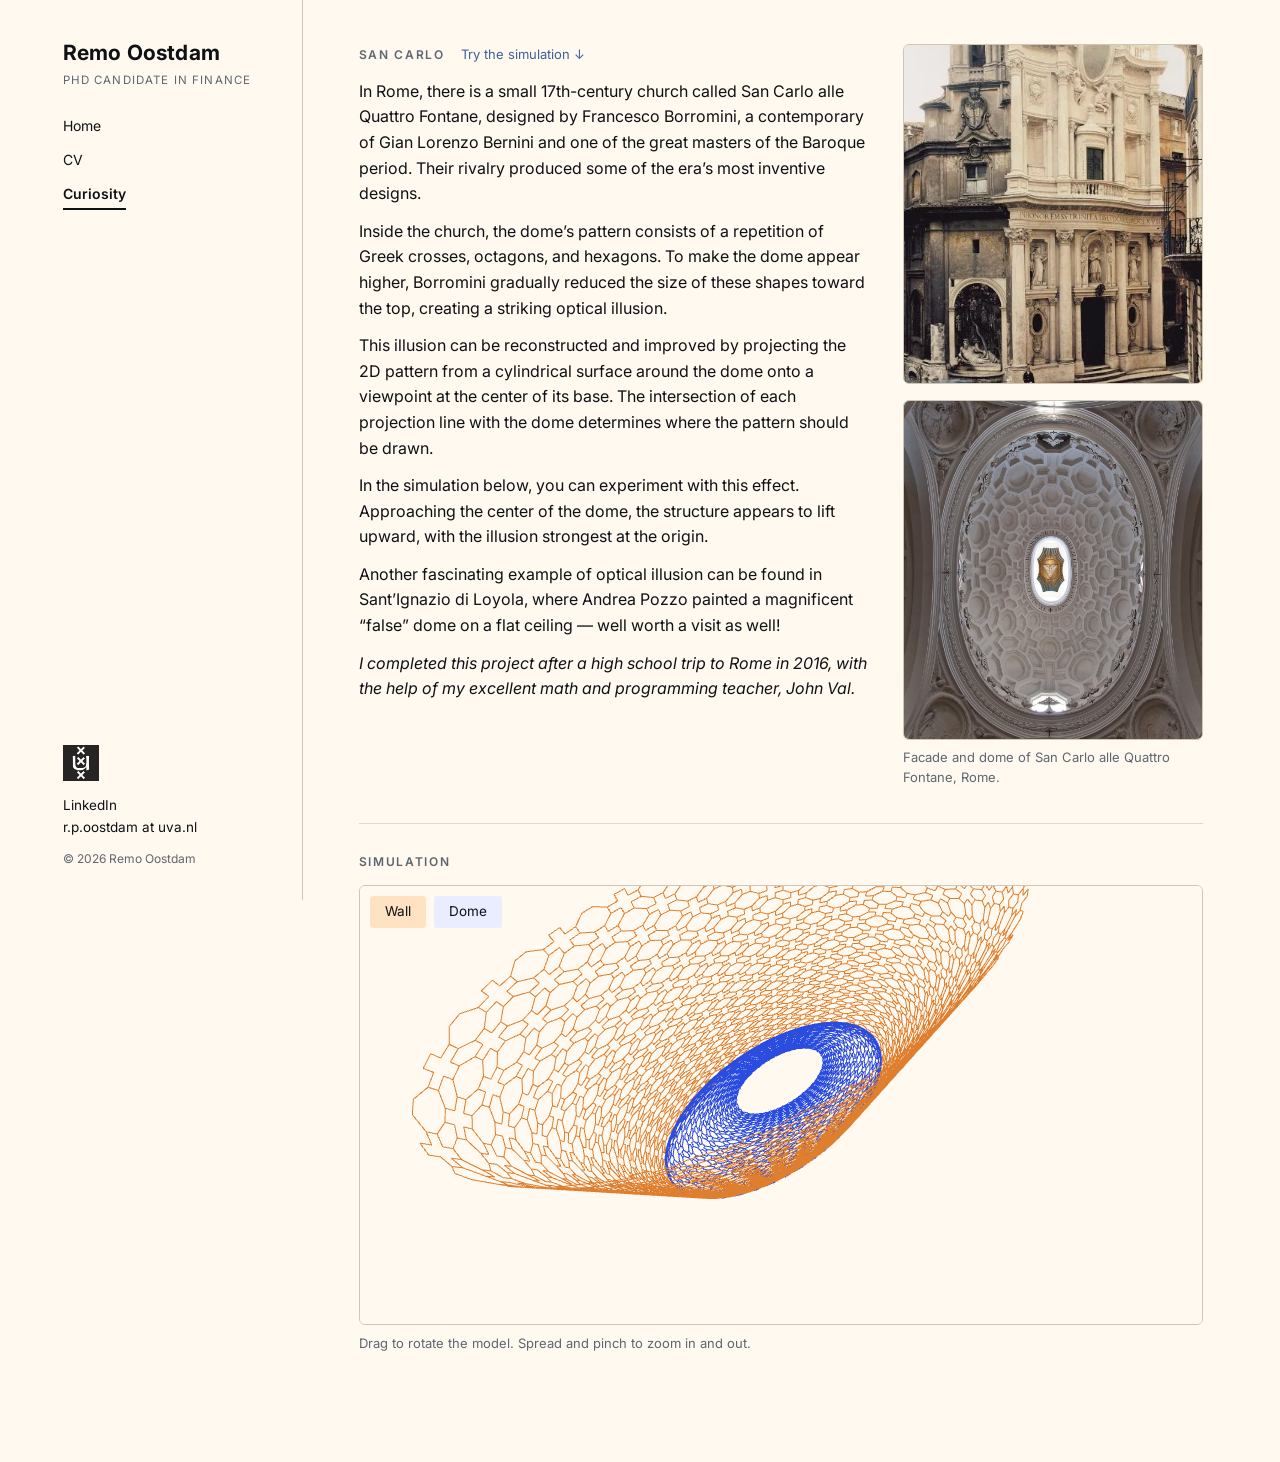
==== commit 21714380: "sitemap added" ====
--- a/curiosity.html
+++ b/curiosity.html
@@ -29,7 +29,7 @@
   <style>
     /* ---- Page-specific: curiosity ---- */
 
-    body { --measure: 900px; }
+    body { --measure: 844px; }
 
     .content {
       display: grid;
@@ -525,7 +525,7 @@
           <div id="vizMount"></div>
         </div>
         <p class="viz-hint">
-          Drag to rotate the model. Spread and pinch to zoom in and out, or scroll with a mouse.
+          Drag to rotate the model. Spread and pinch to zoom in and out.
         </p>
       </div>
     </section>
--- a/assets/style.css
+++ b/assets/style.css
@@ -19,14 +19,28 @@
 
   --sidebar-width: 240px;
   --gutter:        56px;
-  --measure:       720px;   /* main text column; curiosity.html widens this */
+  --measure:       744px;   /* text column cap; each page may narrow this */
+
+  /* Width of the outer frame. CONSTANT on every page — this is what keeps the
+     sidebar in exactly the same place as you move between pages. Only
+     --measure varies per page, and it caps the text column inside the frame. */
+  --page-max:      1196px;
 }
 
 /* --------------------------------------------------------------------------
    2. Base
    -------------------------------------------------------------------------- */
 
-html { box-sizing: border-box; -webkit-text-size-adjust: 100%; }
+html {
+  box-sizing: border-box;
+  -webkit-text-size-adjust: 100%;
+  scroll-behavior: smooth;   /* in-page jumps; disabled under reduced-motion */
+
+  /* Always reserve the scrollbar track, so a short page and a long page put
+     the centred layout in the same place instead of shifting by ~15px. */
+  scrollbar-gutter: stable;
+}
+
 *, *::before, *::after { box-sizing: inherit; }
 
 body {
@@ -68,8 +82,6 @@
    -------------------------------------------------------------------------- */
 
 .layout {
-  --page-max: calc(var(--sidebar-width) + var(--gutter) + var(--measure));
-
   display: grid;
   grid-template-columns: var(--sidebar-width) minmax(0, var(--measure));
   gap: var(--gutter);
@@ -319,20 +331,6 @@
 
 .lightbox-close:hover { color: #fff; }
 
-/* On a phone, fitting the image to the viewport gains nothing over the page
-   itself. Render it at natural size instead and let the overlay pan. */
-@media (max-width: 700px) {
-  .lightbox { padding: 56px 12px 32px; }
-
-  .lightbox-content {
-    max-width: none;
-    max-height: none;
-    width: 760px;
-  }
-
-  .lightbox-content.rotated { width: auto; max-height: 80vh; }
-}
-
 /* --------------------------------------------------------------------------
    8. Tablet and phone
    Below 900px the grid unwinds. `display: contents` on the sidebar promotes
